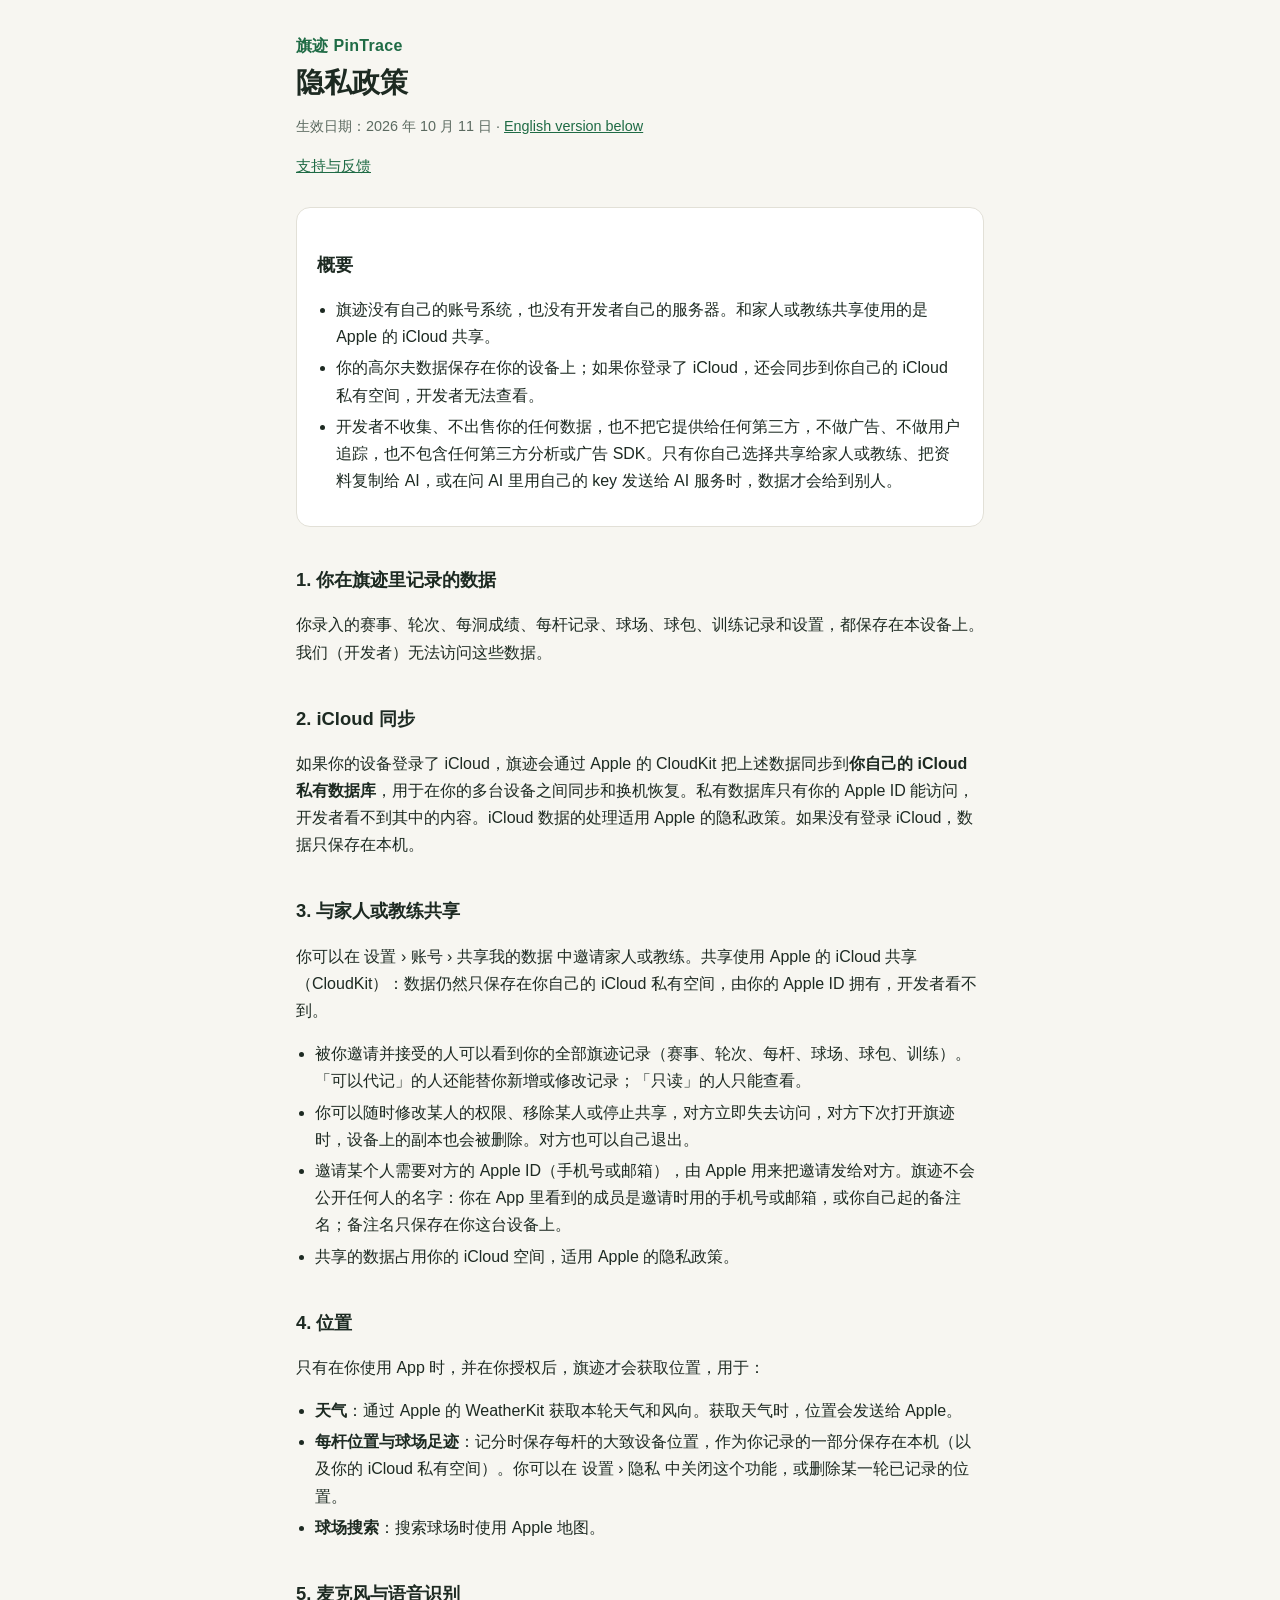
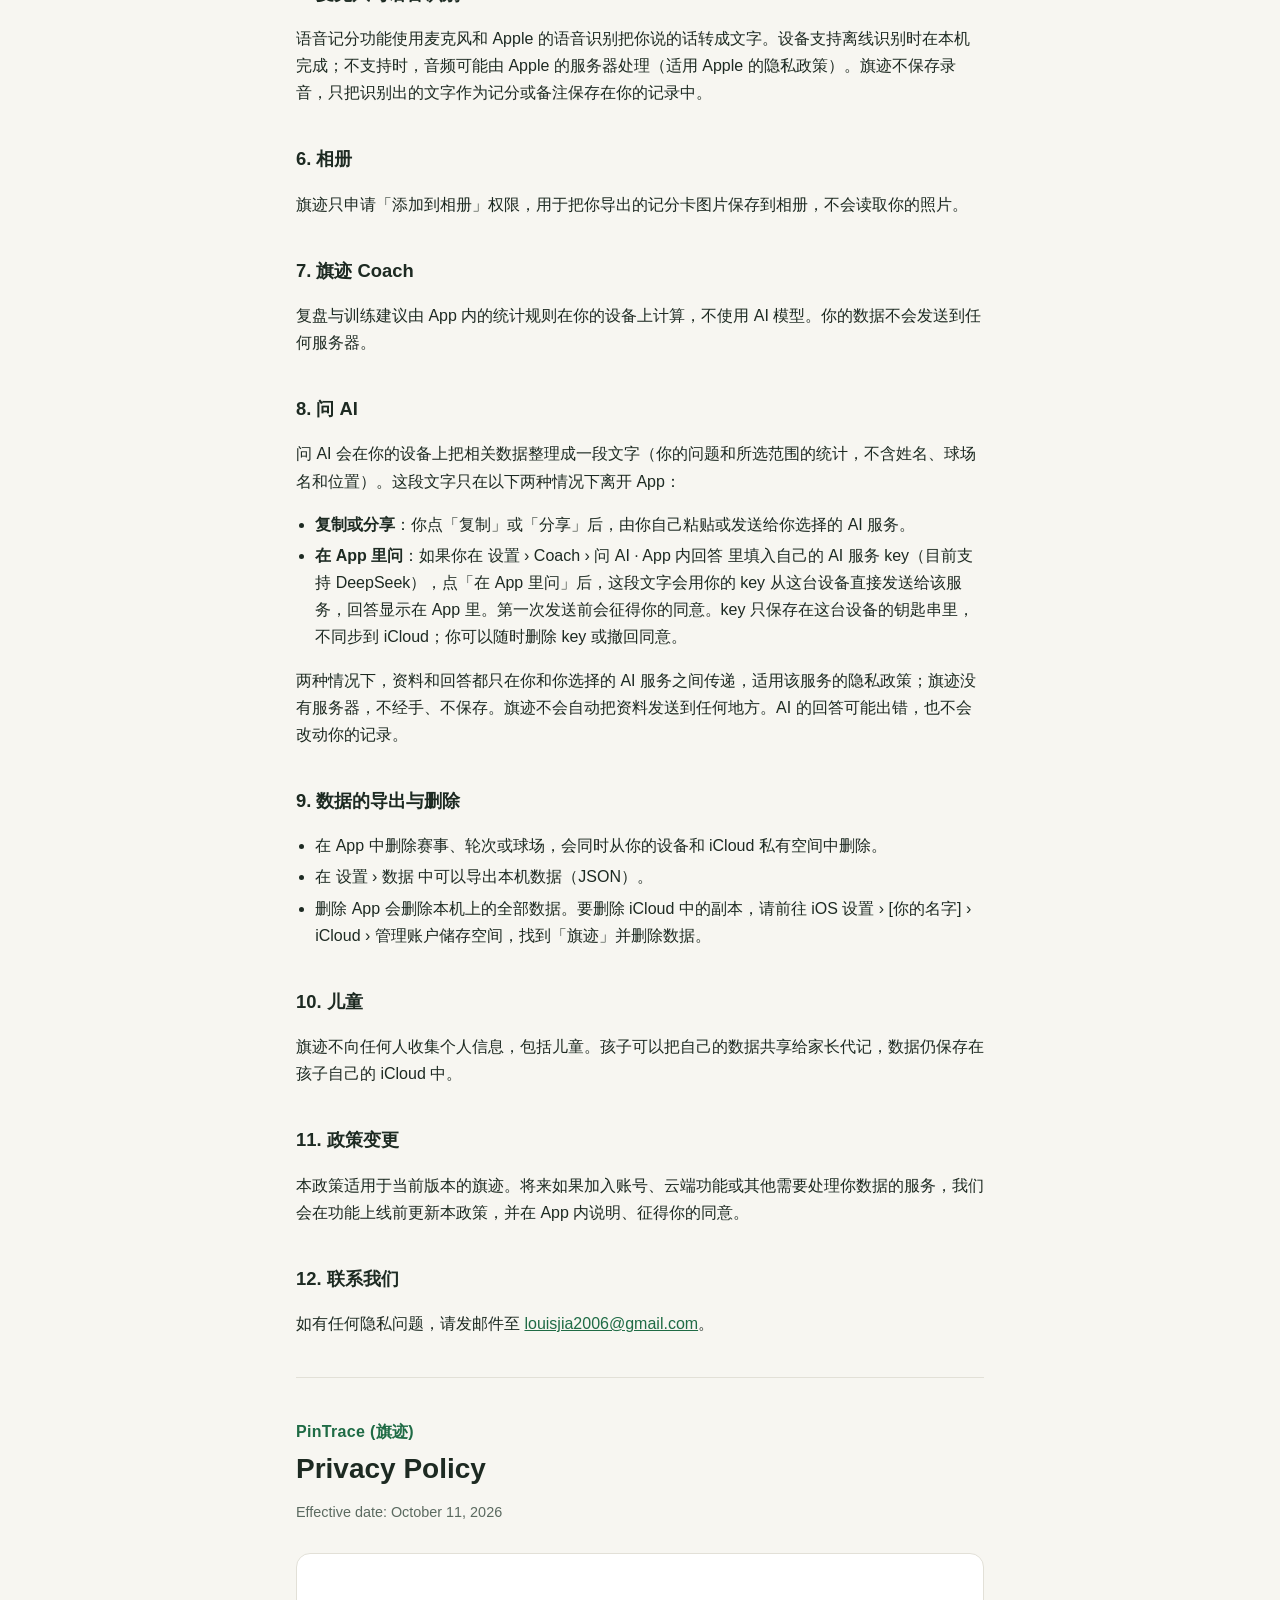
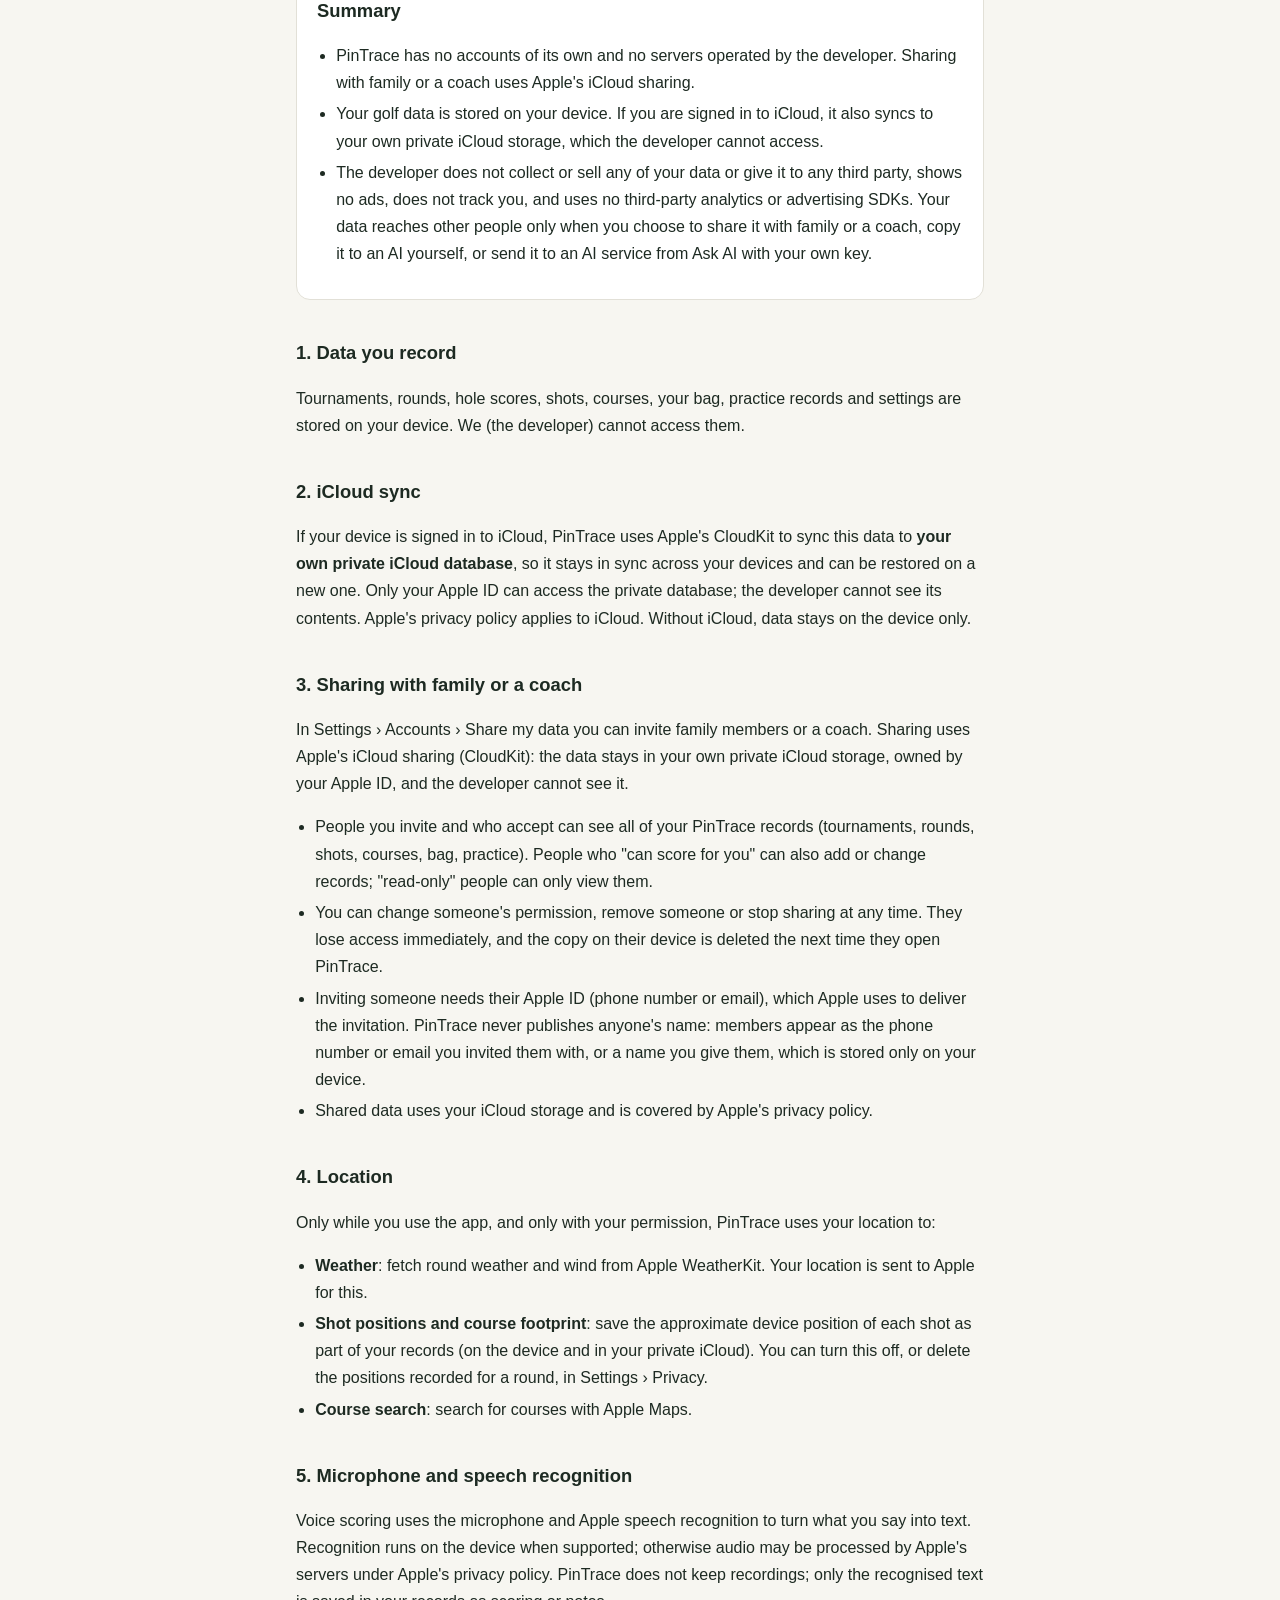
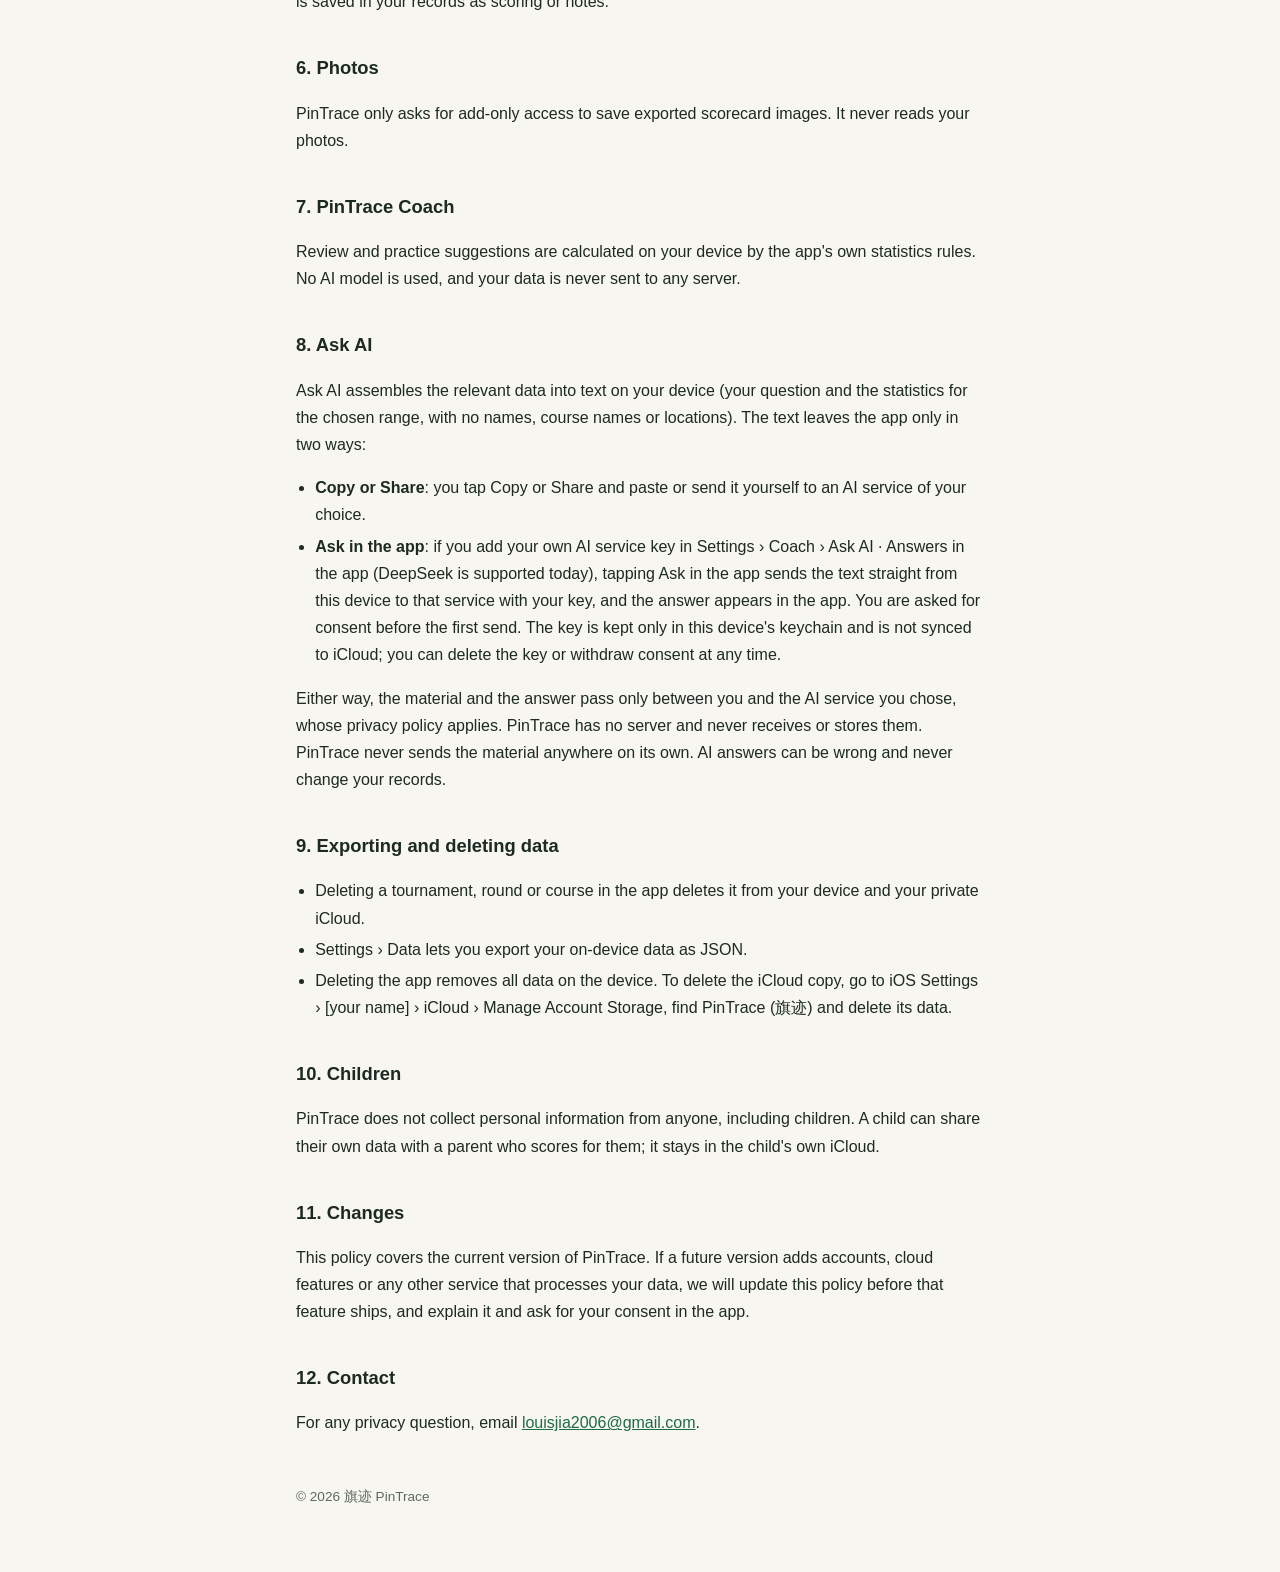
==== privacy.html @ 1fb31eda "Privacy policy: sharing with family or a coach For the version that turns on shared accounts; builds" ====
<!doctype html>
<html lang="zh-Hans">
<head>
<meta charset="utf-8">
<meta name="viewport" content="width=device-width, initial-scale=1">
<title>旗迹隐私政策</title>
<meta name="description" content="旗迹 PinTrace 隐私政策 / Privacy Policy">
<link rel="stylesheet" href="style.css">
</head>
<body>
<main>
<header>
  <div class="brand">旗迹 PinTrace</div>
  <h1>隐私政策</h1>
  <p class="muted">生效日期：2026 年 10 月 11 日 · <a href="#en">English version below</a></p>
  <nav><a href="./">支持与反馈</a></nav>
</header>

<div class="card">
  <h2>概要</h2>
  <ul>
    <li>旗迹没有自己的账号系统，也没有开发者自己的服务器。和家人或教练共享使用的是 Apple 的 iCloud 共享。</li>
    <li>你的高尔夫数据保存在你的设备上；如果你登录了 iCloud，还会同步到你自己的 iCloud 私有空间，开发者无法查看。</li>
    <li>开发者不收集、不出售你的任何数据，也不把它提供给任何第三方，不做广告、不做用户追踪，也不包含任何第三方分析或广告 SDK。只有你自己选择共享给家人或教练、把资料复制给 AI，或在问 AI 里用自己的 key 发送给 AI 服务时，数据才会给到别人。</li>
  </ul>
</div>

<h2>1. 你在旗迹里记录的数据</h2>
<p>你录入的赛事、轮次、每洞成绩、每杆记录、球场、球包、训练记录和设置，都保存在本设备上。我们（开发者）无法访问这些数据。</p>

<h2>2. iCloud 同步</h2>
<p>如果你的设备登录了 iCloud，旗迹会通过 Apple 的 CloudKit 把上述数据同步到<strong>你自己的 iCloud 私有数据库</strong>，用于在你的多台设备之间同步和换机恢复。私有数据库只有你的 Apple ID 能访问，开发者看不到其中的内容。iCloud 数据的处理适用 Apple 的隐私政策。如果没有登录 iCloud，数据只保存在本机。</p>

<h2>3. 与家人或教练共享</h2>
<p>你可以在 设置 › 账号 › 共享我的数据 中邀请家人或教练。共享使用 Apple 的 iCloud 共享（CloudKit）：数据仍然只保存在你自己的 iCloud 私有空间，由你的 Apple ID 拥有，开发者看不到。</p>
<ul>
  <li>被你邀请并接受的人可以看到你的全部旗迹记录（赛事、轮次、每杆、球场、球包、训练）。「可以代记」的人还能替你新增或修改记录；「只读」的人只能查看。</li>
  <li>你可以随时修改某人的权限、移除某人或停止共享，对方立即失去访问，对方下次打开旗迹时，设备上的副本也会被删除。对方也可以自己退出。</li>
  <li>邀请某个人需要对方的 Apple ID（手机号或邮箱），由 Apple 用来把邀请发给对方。旗迹不会公开任何人的名字：你在 App 里看到的成员是邀请时用的手机号或邮箱，或你自己起的备注名；备注名只保存在你这台设备上。</li>
  <li>共享的数据占用你的 iCloud 空间，适用 Apple 的隐私政策。</li>
</ul>

<h2>4. 位置</h2>
<p>只有在你使用 App 时，并在你授权后，旗迹才会获取位置，用于：</p>
<ul>
  <li><strong>天气</strong>：通过 Apple 的 WeatherKit 获取本轮天气和风向。获取天气时，位置会发送给 Apple。</li>
  <li><strong>每杆位置与球场足迹</strong>：记分时保存每杆的大致设备位置，作为你记录的一部分保存在本机（以及你的 iCloud 私有空间）。你可以在 设置 › 隐私 中关闭这个功能，或删除某一轮已记录的位置。</li>
  <li><strong>球场搜索</strong>：搜索球场时使用 Apple 地图。</li>
</ul>

<h2>5. 麦克风与语音识别</h2>
<p>语音记分功能使用麦克风和 Apple 的语音识别把你说的话转成文字。设备支持离线识别时在本机完成；不支持时，音频可能由 Apple 的服务器处理（适用 Apple 的隐私政策）。旗迹不保存录音，只把识别出的文字作为记分或备注保存在你的记录中。</p>

<h2>6. 相册</h2>
<p>旗迹只申请「添加到相册」权限，用于把你导出的记分卡图片保存到相册，不会读取你的照片。</p>

<h2>7. 旗迹 Coach</h2>
<p>复盘与训练建议由 App 内的统计规则在你的设备上计算，不使用 AI 模型。你的数据不会发送到任何服务器。</p>

<h2>8. 问 AI</h2>
<p>问 AI 会在你的设备上把相关数据整理成一段文字（你的问题和所选范围的统计，不含姓名、球场名和位置）。这段文字只在以下两种情况下离开 App：</p>
<ul>
  <li><strong>复制或分享</strong>：你点「复制」或「分享」后，由你自己粘贴或发送给你选择的 AI 服务。</li>
  <li><strong>在 App 里问</strong>：如果你在 设置 › Coach › 问 AI · App 内回答 里填入自己的 AI 服务 key（目前支持 DeepSeek），点「在 App 里问」后，这段文字会用你的 key 从这台设备直接发送给该服务，回答显示在 App 里。第一次发送前会征得你的同意。key 只保存在这台设备的钥匙串里，不同步到 iCloud；你可以随时删除 key 或撤回同意。</li>
</ul>
<p>两种情况下，资料和回答都只在你和你选择的 AI 服务之间传递，适用该服务的隐私政策；旗迹没有服务器，不经手、不保存。旗迹不会自动把资料发送到任何地方。AI 的回答可能出错，也不会改动你的记录。</p>

<h2>9. 数据的导出与删除</h2>
<ul>
  <li>在 App 中删除赛事、轮次或球场，会同时从你的设备和 iCloud 私有空间中删除。</li>
  <li>在 设置 › 数据 中可以导出本机数据（JSON）。</li>
  <li>删除 App 会删除本机上的全部数据。要删除 iCloud 中的副本，请前往 iOS 设置 › [你的名字] › iCloud › 管理账户储存空间，找到「旗迹」并删除数据。</li>
</ul>

<h2>10. 儿童</h2>
<p>旗迹不向任何人收集个人信息，包括儿童。孩子可以把自己的数据共享给家长代记，数据仍保存在孩子自己的 iCloud 中。</p>

<h2>11. 政策变更</h2>
<p>本政策适用于当前版本的旗迹。将来如果加入账号、云端功能或其他需要处理你数据的服务，我们会在功能上线前更新本政策，并在 App 内说明、征得你的同意。</p>

<h2>12. 联系我们</h2>
<p>如有任何隐私问题，请发邮件至 <a href="mailto:louisjia2006@gmail.com">louisjia2006@gmail.com</a>。</p>

<hr id="en">

<header>
  <div class="brand">PinTrace (旗迹)</div>
  <h1>Privacy Policy</h1>
  <p class="muted">Effective date: October 11, 2026</p>
</header>

<div class="card">
  <h2>Summary</h2>
  <ul>
    <li>PinTrace has no accounts of its own and no servers operated by the developer. Sharing with family or a coach uses Apple's iCloud sharing.</li>
    <li>Your golf data is stored on your device. If you are signed in to iCloud, it also syncs to your own private iCloud storage, which the developer cannot access.</li>
    <li>The developer does not collect or sell any of your data or give it to any third party, shows no ads, does not track you, and uses no third-party analytics or advertising SDKs. Your data reaches other people only when you choose to share it with family or a coach, copy it to an AI yourself, or send it to an AI service from Ask AI with your own key.</li>
  </ul>
</div>

<h2>1. Data you record</h2>
<p>Tournaments, rounds, hole scores, shots, courses, your bag, practice records and settings are stored on your device. We (the developer) cannot access them.</p>

<h2>2. iCloud sync</h2>
<p>If your device is signed in to iCloud, PinTrace uses Apple's CloudKit to sync this data to <strong>your own private iCloud database</strong>, so it stays in sync across your devices and can be restored on a new one. Only your Apple ID can access the private database; the developer cannot see its contents. Apple's privacy policy applies to iCloud. Without iCloud, data stays on the device only.</p>

<h2>3. Sharing with family or a coach</h2>
<p>In Settings › Accounts › Share my data you can invite family members or a coach. Sharing uses Apple's iCloud sharing (CloudKit): the data stays in your own private iCloud storage, owned by your Apple ID, and the developer cannot see it.</p>
<ul>
  <li>People you invite and who accept can see all of your PinTrace records (tournaments, rounds, shots, courses, bag, practice). People who "can score for you" can also add or change records; "read-only" people can only view them.</li>
  <li>You can change someone's permission, remove someone or stop sharing at any time. They lose access immediately, and the copy on their device is deleted the next time they open PinTrace.</li>
  <li>Inviting someone needs their Apple ID (phone number or email), which Apple uses to deliver the invitation. PinTrace never publishes anyone's name: members appear as the phone number or email you invited them with, or a name you give them, which is stored only on your device.</li>
  <li>Shared data uses your iCloud storage and is covered by Apple's privacy policy.</li>
</ul>

<h2>4. Location</h2>
<p>Only while you use the app, and only with your permission, PinTrace uses your location to:</p>
<ul>
  <li><strong>Weather</strong>: fetch round weather and wind from Apple WeatherKit. Your location is sent to Apple for this.</li>
  <li><strong>Shot positions and course footprint</strong>: save the approximate device position of each shot as part of your records (on the device and in your private iCloud). You can turn this off, or delete the positions recorded for a round, in Settings › Privacy.</li>
  <li><strong>Course search</strong>: search for courses with Apple Maps.</li>
</ul>

<h2>5. Microphone and speech recognition</h2>
<p>Voice scoring uses the microphone and Apple speech recognition to turn what you say into text. Recognition runs on the device when supported; otherwise audio may be processed by Apple's servers under Apple's privacy policy. PinTrace does not keep recordings; only the recognised text is saved in your records as scoring or notes.</p>

<h2>6. Photos</h2>
<p>PinTrace only asks for add-only access to save exported scorecard images. It never reads your photos.</p>

<h2>7. PinTrace Coach</h2>
<p>Review and practice suggestions are calculated on your device by the app's own statistics rules. No AI model is used, and your data is never sent to any server.</p>

<h2>8. Ask AI</h2>
<p>Ask AI assembles the relevant data into text on your device (your question and the statistics for the chosen range, with no names, course names or locations). The text leaves the app only in two ways:</p>
<ul>
  <li><strong>Copy or Share</strong>: you tap Copy or Share and paste or send it yourself to an AI service of your choice.</li>
  <li><strong>Ask in the app</strong>: if you add your own AI service key in Settings › Coach › Ask AI · Answers in the app (DeepSeek is supported today), tapping Ask in the app sends the text straight from this device to that service with your key, and the answer appears in the app. You are asked for consent before the first send. The key is kept only in this device's keychain and is not synced to iCloud; you can delete the key or withdraw consent at any time.</li>
</ul>
<p>Either way, the material and the answer pass only between you and the AI service you chose, whose privacy policy applies. PinTrace has no server and never receives or stores them. PinTrace never sends the material anywhere on its own. AI answers can be wrong and never change your records.</p>

<h2>9. Exporting and deleting data</h2>
<ul>
  <li>Deleting a tournament, round or course in the app deletes it from your device and your private iCloud.</li>
  <li>Settings › Data lets you export your on-device data as JSON.</li>
  <li>Deleting the app removes all data on the device. To delete the iCloud copy, go to iOS Settings › [your name] › iCloud › Manage Account Storage, find PinTrace (旗迹) and delete its data.</li>
</ul>

<h2>10. Children</h2>
<p>PinTrace does not collect personal information from anyone, including children. A child can share their own data with a parent who scores for them; it stays in the child's own iCloud.</p>

<h2>11. Changes</h2>
<p>This policy covers the current version of PinTrace. If a future version adds accounts, cloud features or any other service that processes your data, we will update this policy before that feature ships, and explain it and ask for your consent in the app.</p>

<h2>12. Contact</h2>
<p>For any privacy question, email <a href="mailto:louisjia2006@gmail.com">louisjia2006@gmail.com</a>.</p>

<footer>© 2026 旗迹 PinTrace</footer>
</main>
</body>
</html>
---- style.css ----
:root {
  --bg: #f7f6f1;
  --surface: #ffffff;
  --text: #1d2a22;
  --muted: #5b6a60;
  --accent: #1f6b45;
  --rule: #e2e0d7;
}
@media (prefers-color-scheme: dark) {
  :root {
    --bg: #111613;
    --surface: #1a211c;
    --text: #e8ece8;
    --muted: #9aa89e;
    --accent: #6cc495;
    --rule: #2a332d;
  }
}
* { box-sizing: border-box; }
html { -webkit-text-size-adjust: 100%; }
body {
  margin: 0;
  background: var(--bg);
  color: var(--text);
  font: 16px/1.7 -apple-system, BlinkMacSystemFont, "PingFang SC", "Helvetica Neue", "Microsoft YaHei", sans-serif;
}
main { max-width: 720px; margin: 0 auto; padding: 32px 16px 64px; }
header { margin-bottom: 28px; }
.brand { color: var(--accent); font-weight: 800; letter-spacing: .02em; }
h1 { font-size: 1.75rem; line-height: 1.25; margin: .2em 0 .3em; }
h2 { font-size: 1.15rem; margin: 2em 0 .4em; }
h3 { font-size: 1rem; margin: 1.4em 0 .2em; }
p, li { color: var(--text); }
.muted { color: var(--muted); font-size: .9rem; }
ul { padding-left: 1.2em; }
li { margin: .25em 0; }
a { color: var(--accent); }
nav { display: flex; gap: 16px; flex-wrap: wrap; font-size: .95rem; }
.card {
  background: var(--surface);
  border: 1px solid var(--rule);
  border-radius: 14px;
  padding: 4px 20px 16px;
  margin: 20px 0;
}
hr { border: 0; border-top: 1px solid var(--rule); margin: 40px 0; }
footer { margin-top: 48px; color: var(--muted); font-size: .85rem; }
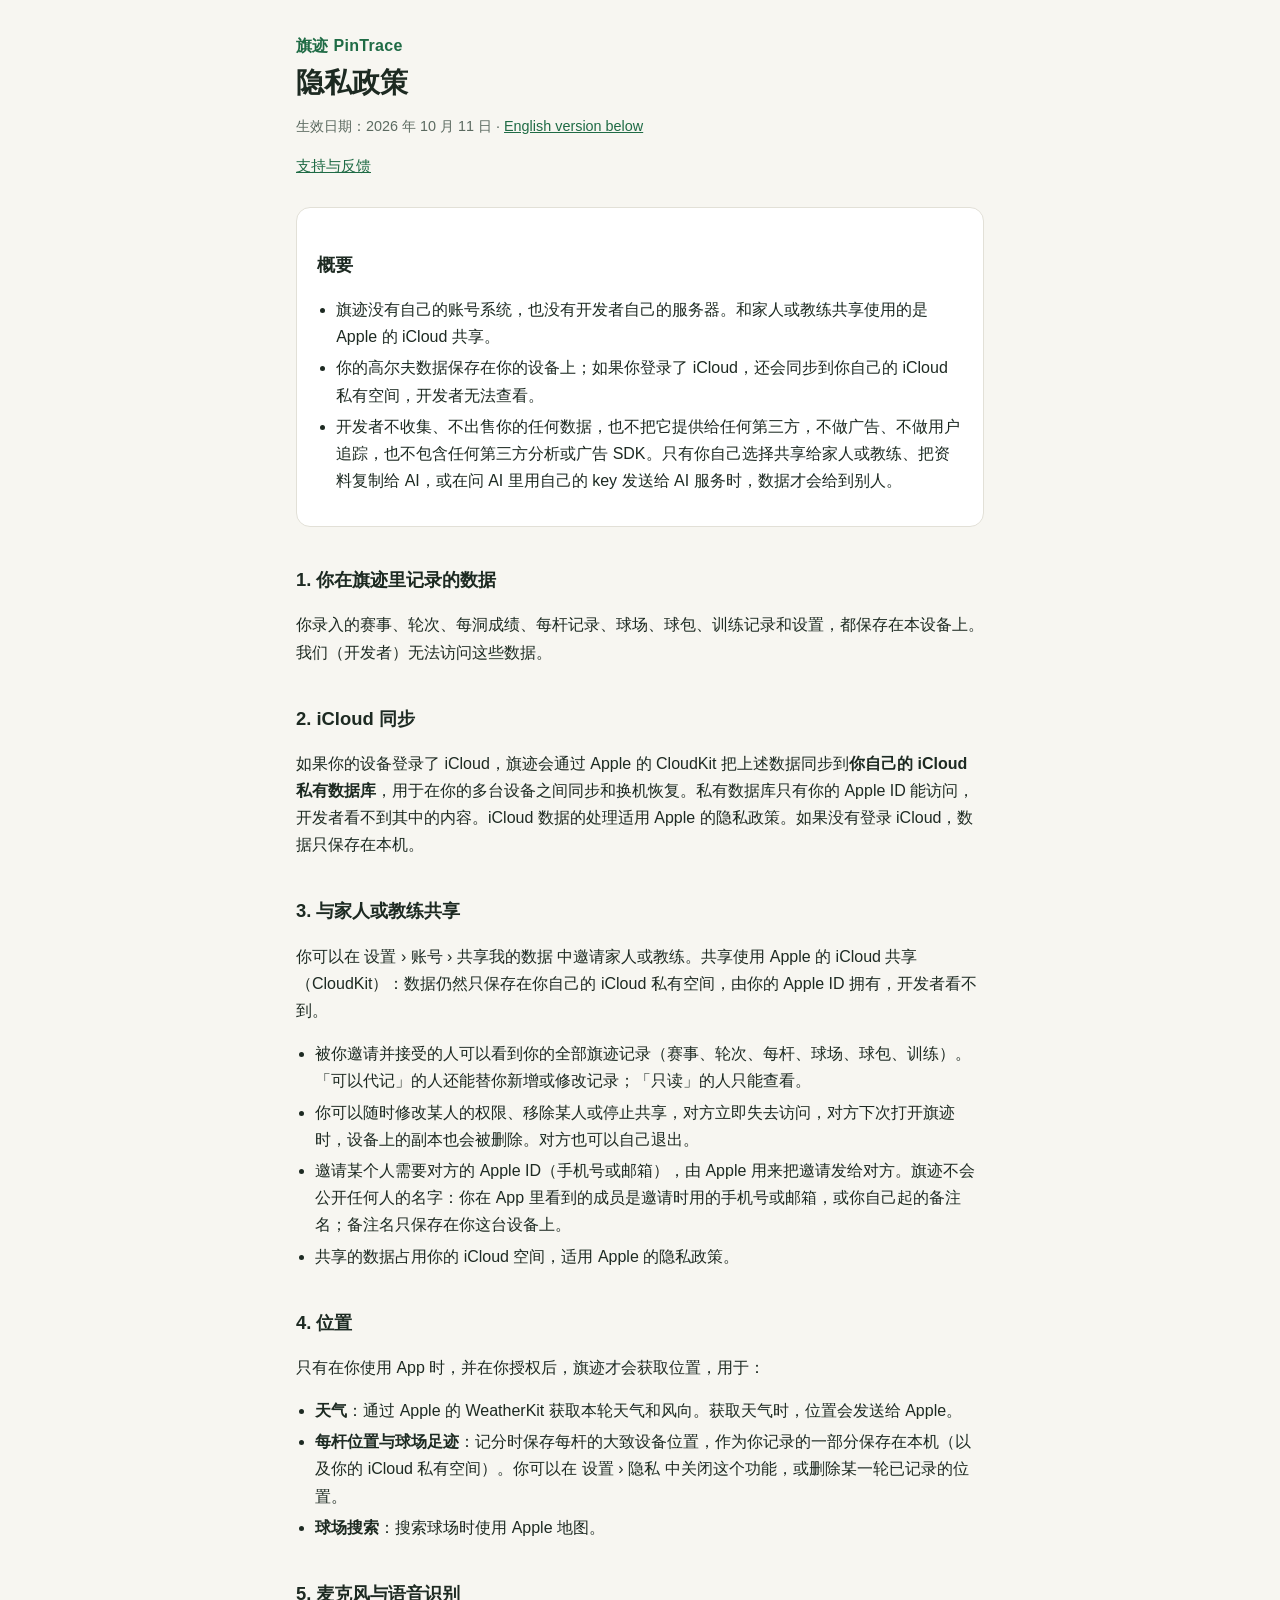
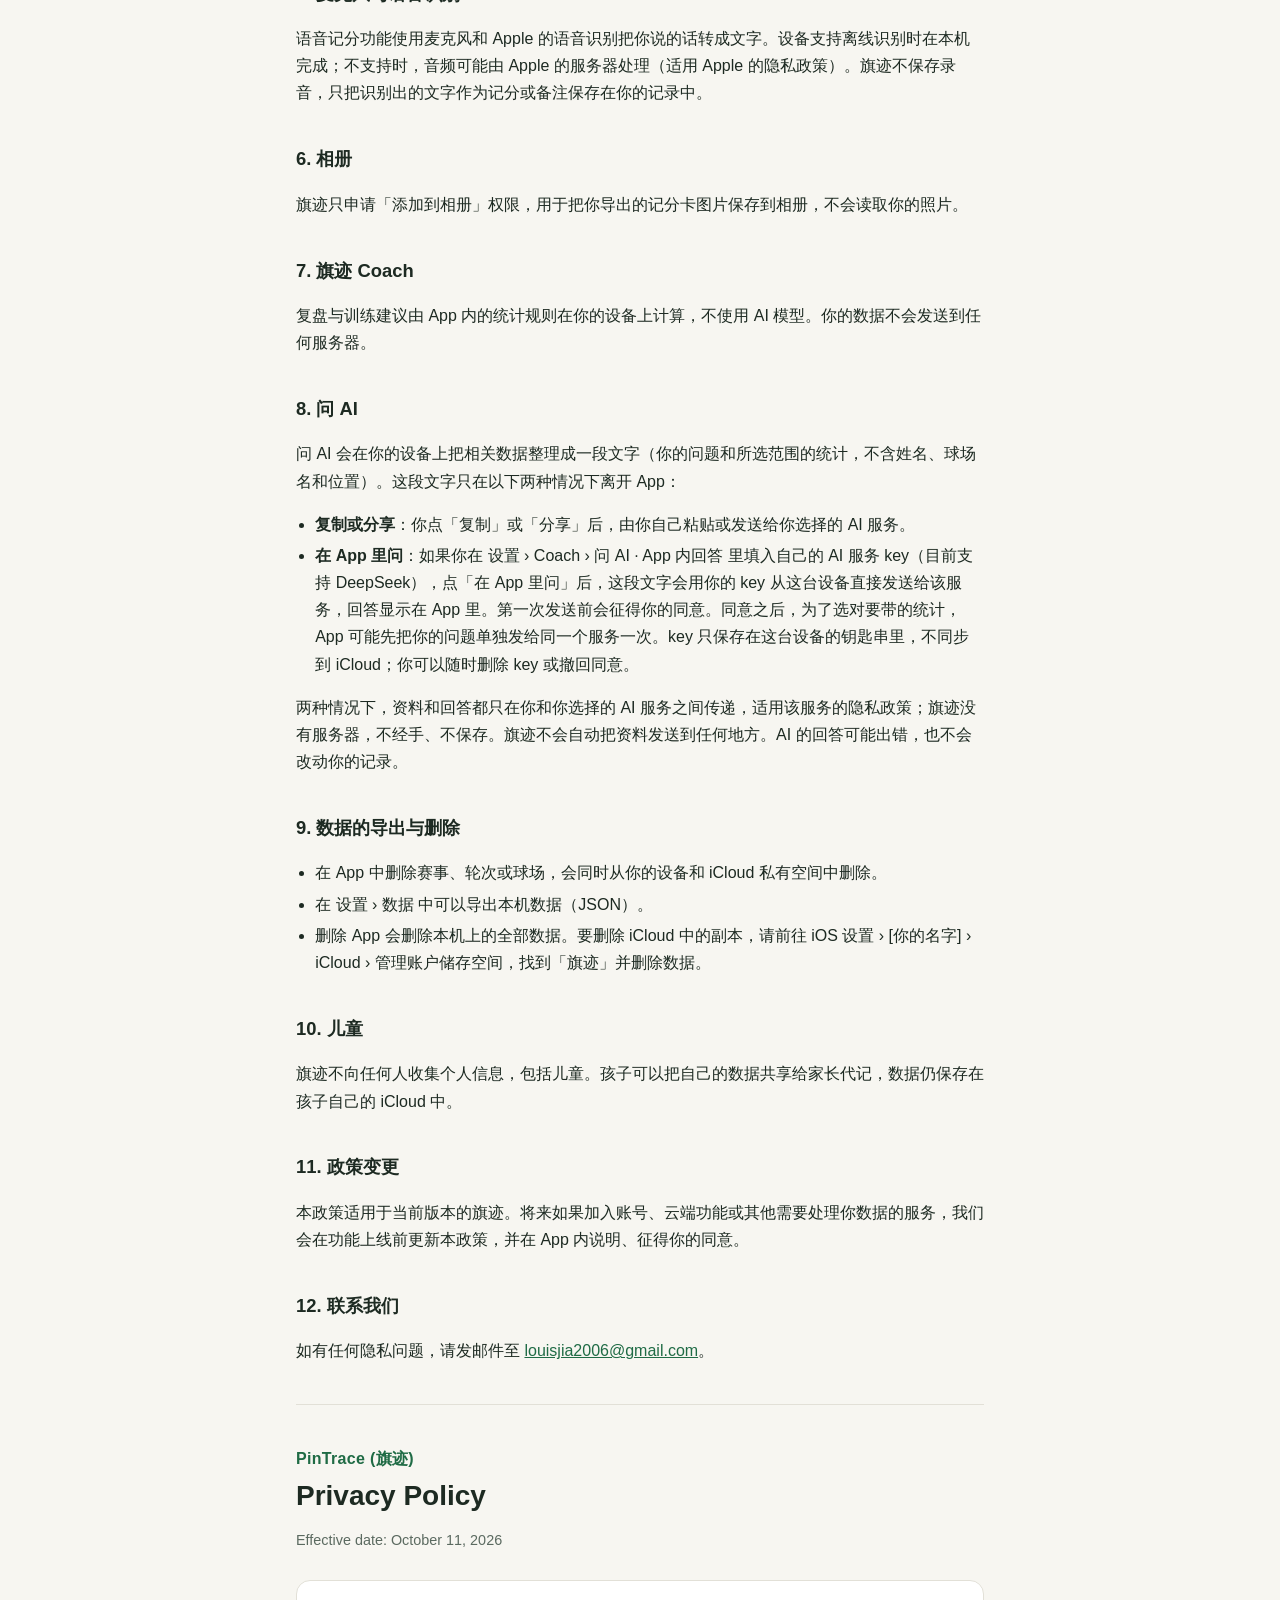
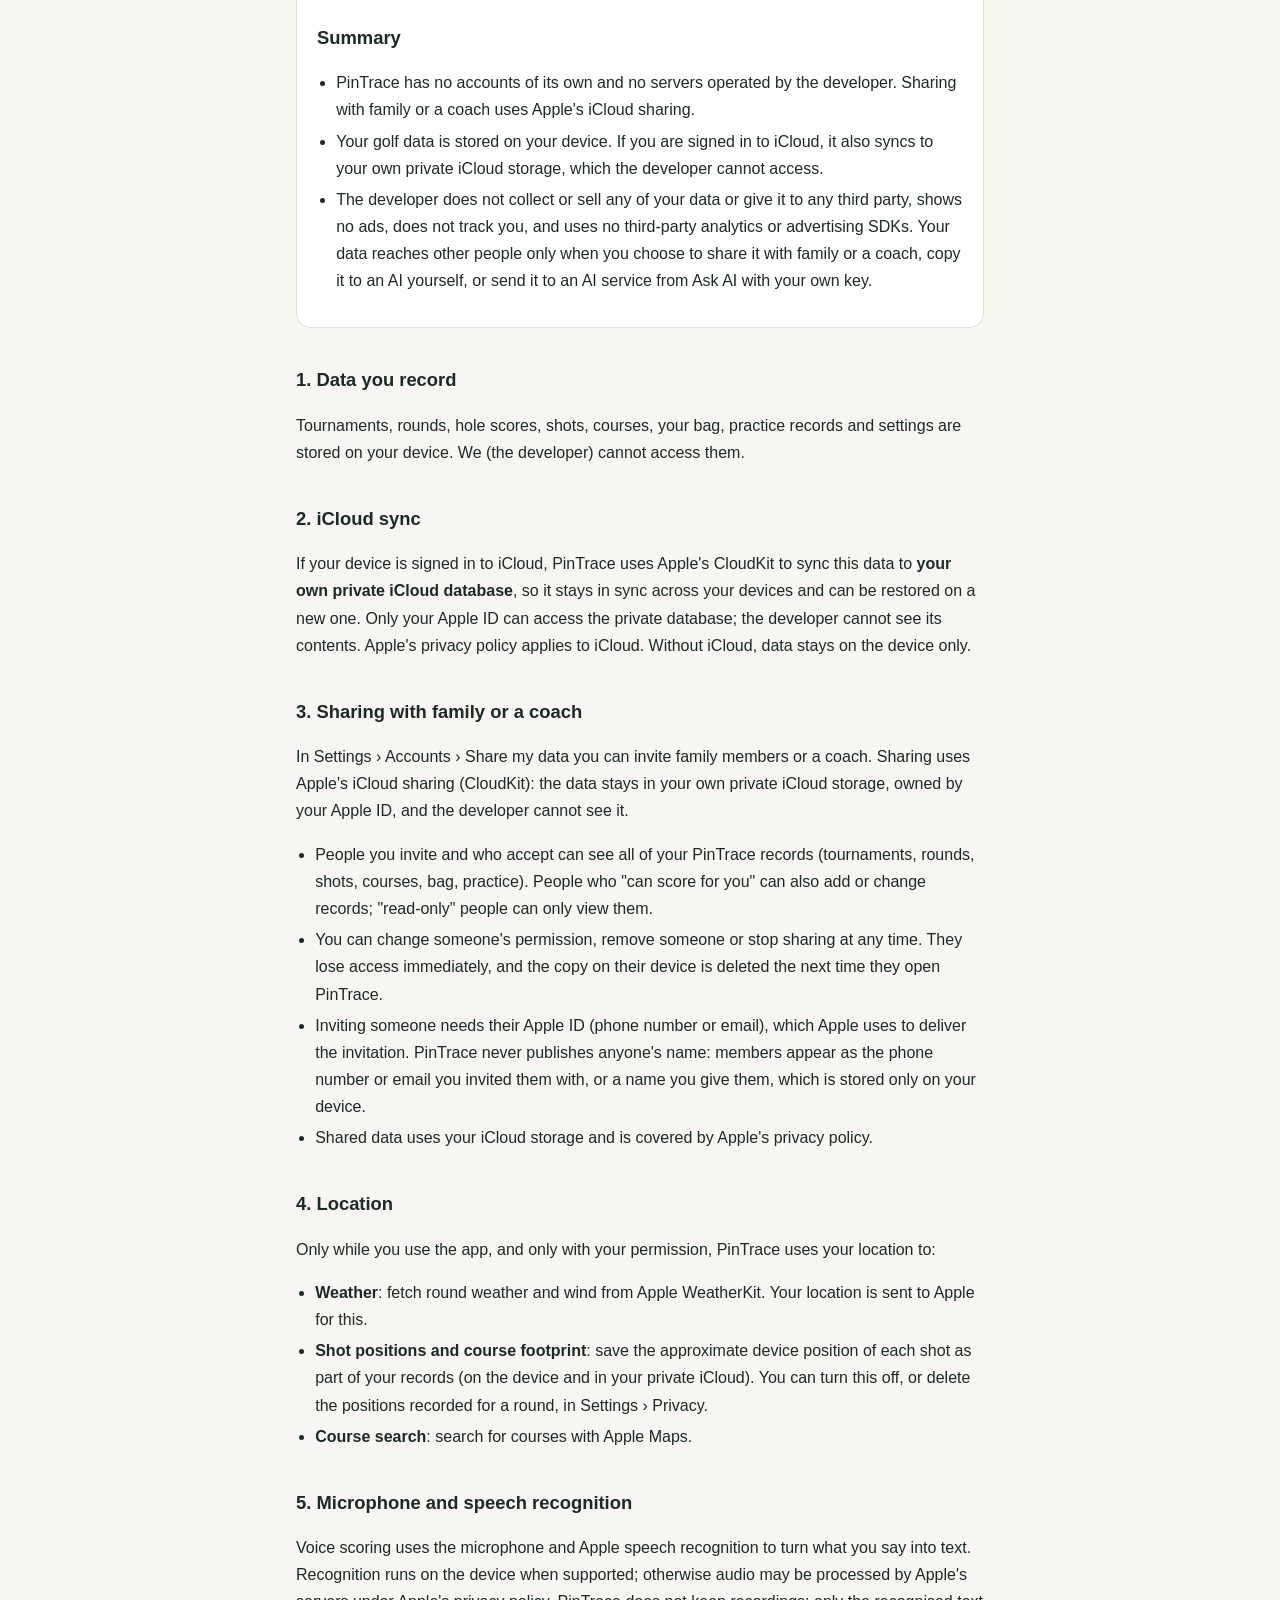
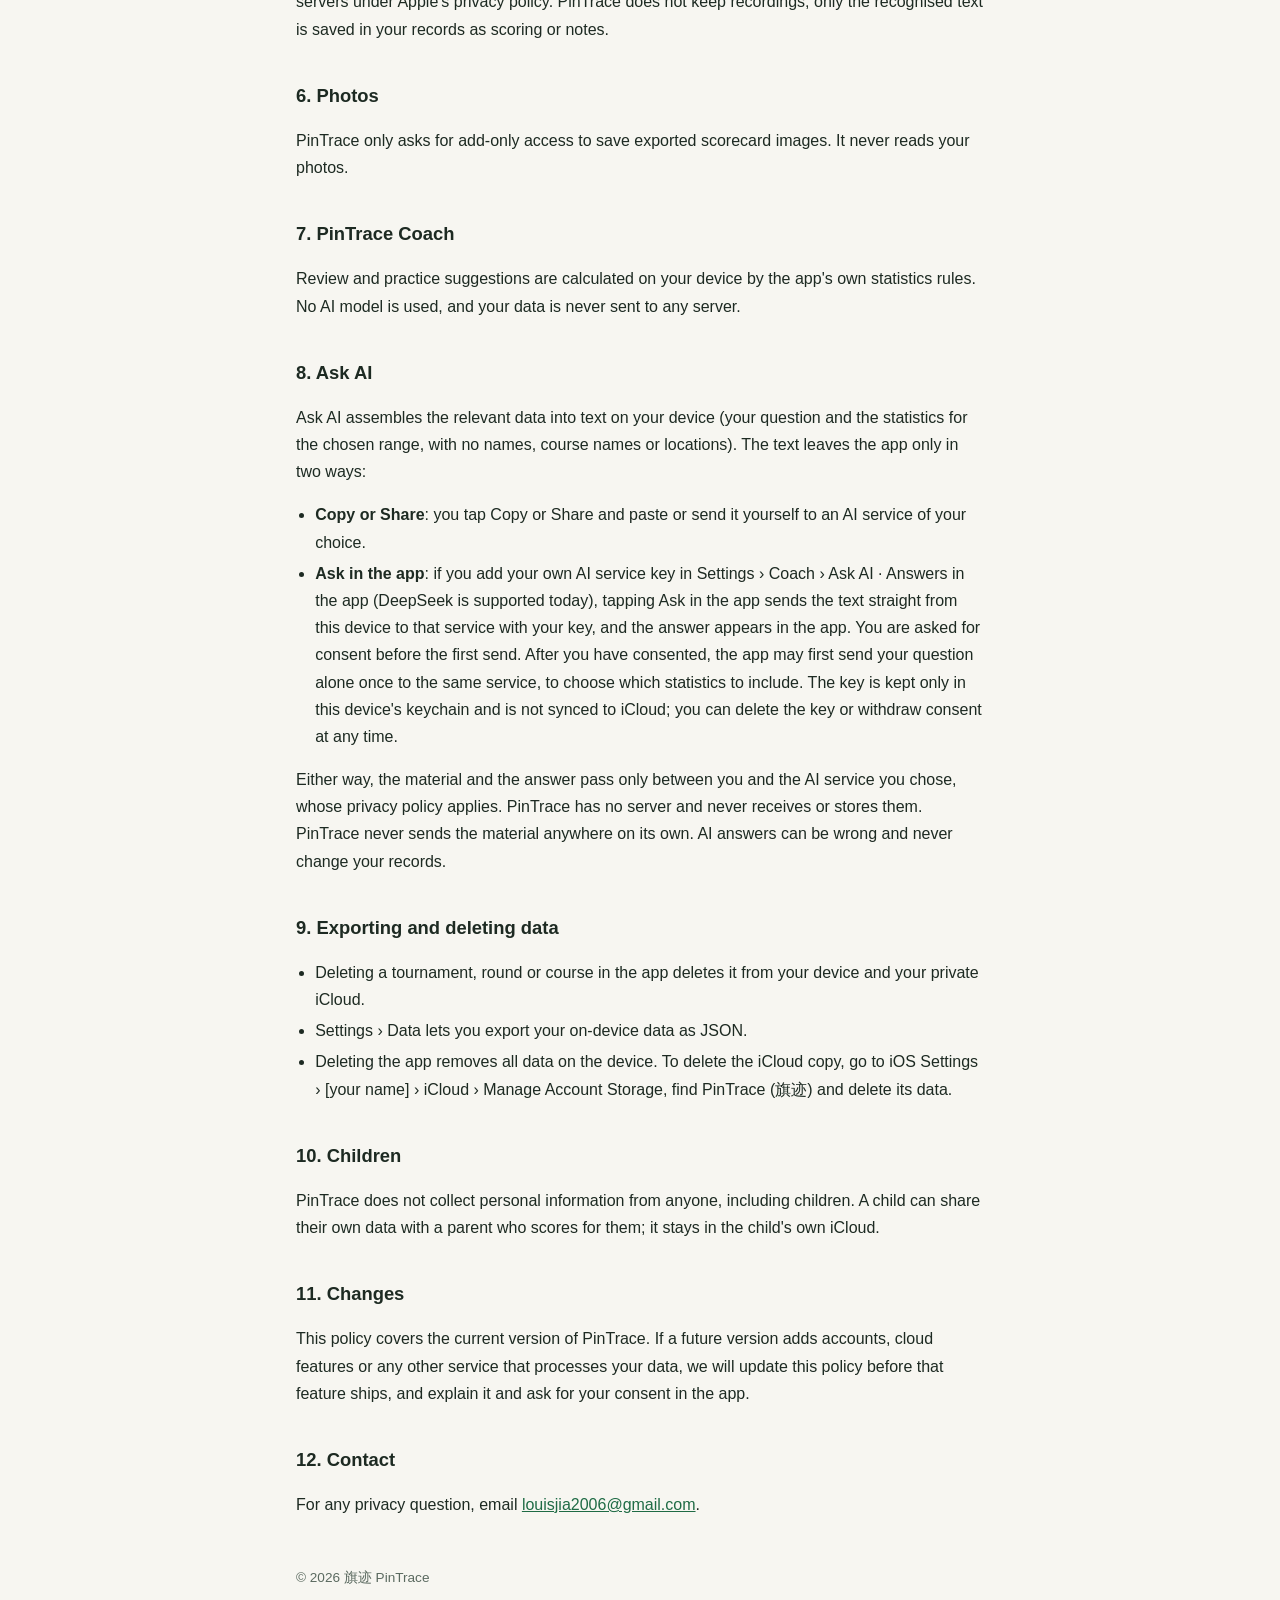
==== commit 1af0f1c7: "Privacy policy: the question may be sent once on its own to choose the statistics" ====
--- a/privacy.html
+++ b/privacy.html
@@ -61,7 +61,7 @@
 <p>问 AI 会在你的设备上把相关数据整理成一段文字（你的问题和所选范围的统计，不含姓名、球场名和位置）。这段文字只在以下两种情况下离开 App：</p>
 <ul>
   <li><strong>复制或分享</strong>：你点「复制」或「分享」后，由你自己粘贴或发送给你选择的 AI 服务。</li>
-  <li><strong>在 App 里问</strong>：如果你在 设置 › Coach › 问 AI · App 内回答 里填入自己的 AI 服务 key（目前支持 DeepSeek），点「在 App 里问」后，这段文字会用你的 key 从这台设备直接发送给该服务，回答显示在 App 里。第一次发送前会征得你的同意。key 只保存在这台设备的钥匙串里，不同步到 iCloud；你可以随时删除 key 或撤回同意。</li>
+  <li><strong>在 App 里问</strong>：如果你在 设置 › Coach › 问 AI · App 内回答 里填入自己的 AI 服务 key（目前支持 DeepSeek），点「在 App 里问」后，这段文字会用你的 key 从这台设备直接发送给该服务，回答显示在 App 里。第一次发送前会征得你的同意。同意之后，为了选对要带的统计，App 可能先把你的问题单独发给同一个服务一次。key 只保存在这台设备的钥匙串里，不同步到 iCloud；你可以随时删除 key 或撤回同意。</li>
 </ul>
 <p>两种情况下，资料和回答都只在你和你选择的 AI 服务之间传递，适用该服务的隐私政策；旗迹没有服务器，不经手、不保存。旗迹不会自动把资料发送到任何地方。AI 的回答可能出错，也不会改动你的记录。</p>
 
@@ -134,7 +134,7 @@
 <p>Ask AI assembles the relevant data into text on your device (your question and the statistics for the chosen range, with no names, course names or locations). The text leaves the app only in two ways:</p>
 <ul>
   <li><strong>Copy or Share</strong>: you tap Copy or Share and paste or send it yourself to an AI service of your choice.</li>
-  <li><strong>Ask in the app</strong>: if you add your own AI service key in Settings › Coach › Ask AI · Answers in the app (DeepSeek is supported today), tapping Ask in the app sends the text straight from this device to that service with your key, and the answer appears in the app. You are asked for consent before the first send. The key is kept only in this device's keychain and is not synced to iCloud; you can delete the key or withdraw consent at any time.</li>
+  <li><strong>Ask in the app</strong>: if you add your own AI service key in Settings › Coach › Ask AI · Answers in the app (DeepSeek is supported today), tapping Ask in the app sends the text straight from this device to that service with your key, and the answer appears in the app. You are asked for consent before the first send. After you have consented, the app may first send your question alone once to the same service, to choose which statistics to include. The key is kept only in this device's keychain and is not synced to iCloud; you can delete the key or withdraw consent at any time.</li>
 </ul>
 <p>Either way, the material and the answer pass only between you and the AI service you chose, whose privacy policy applies. PinTrace has no server and never receives or stores them. PinTrace never sends the material anywhere on its own. AI answers can be wrong and never change your records.</p>
 
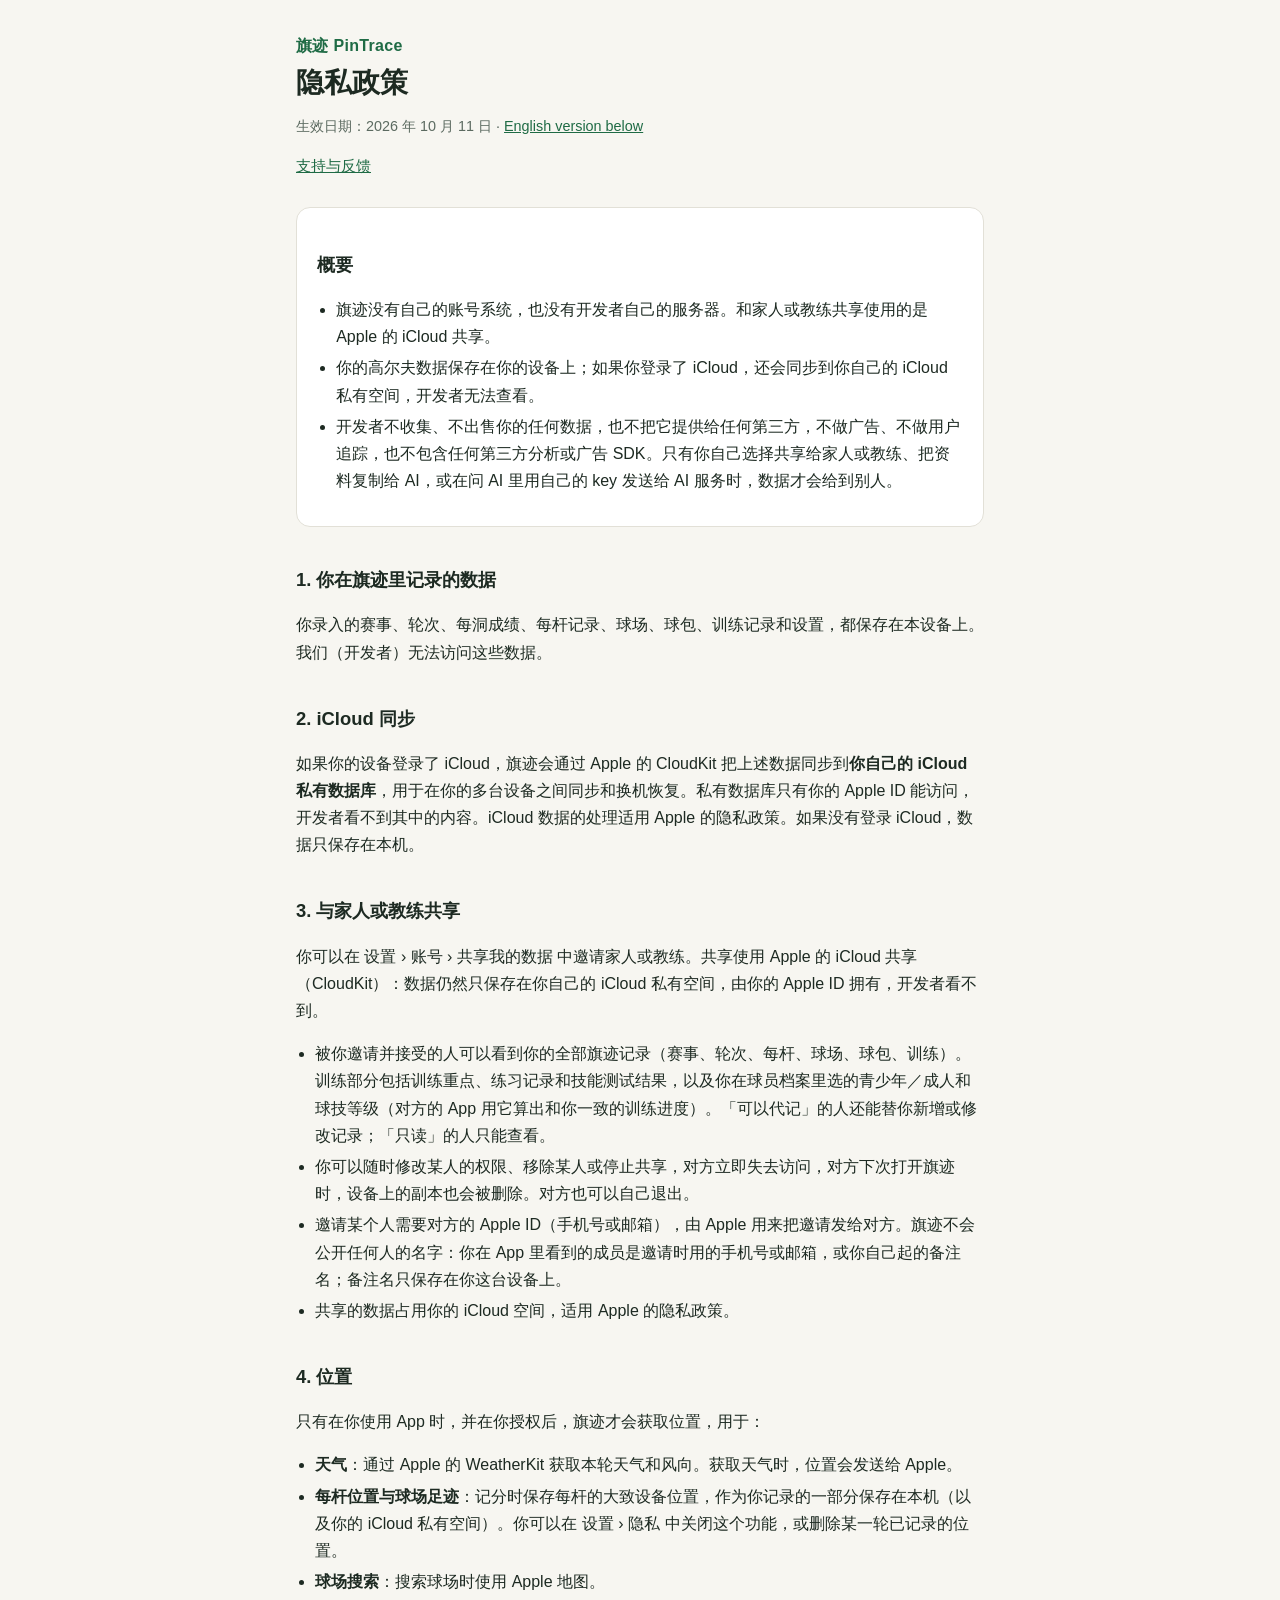
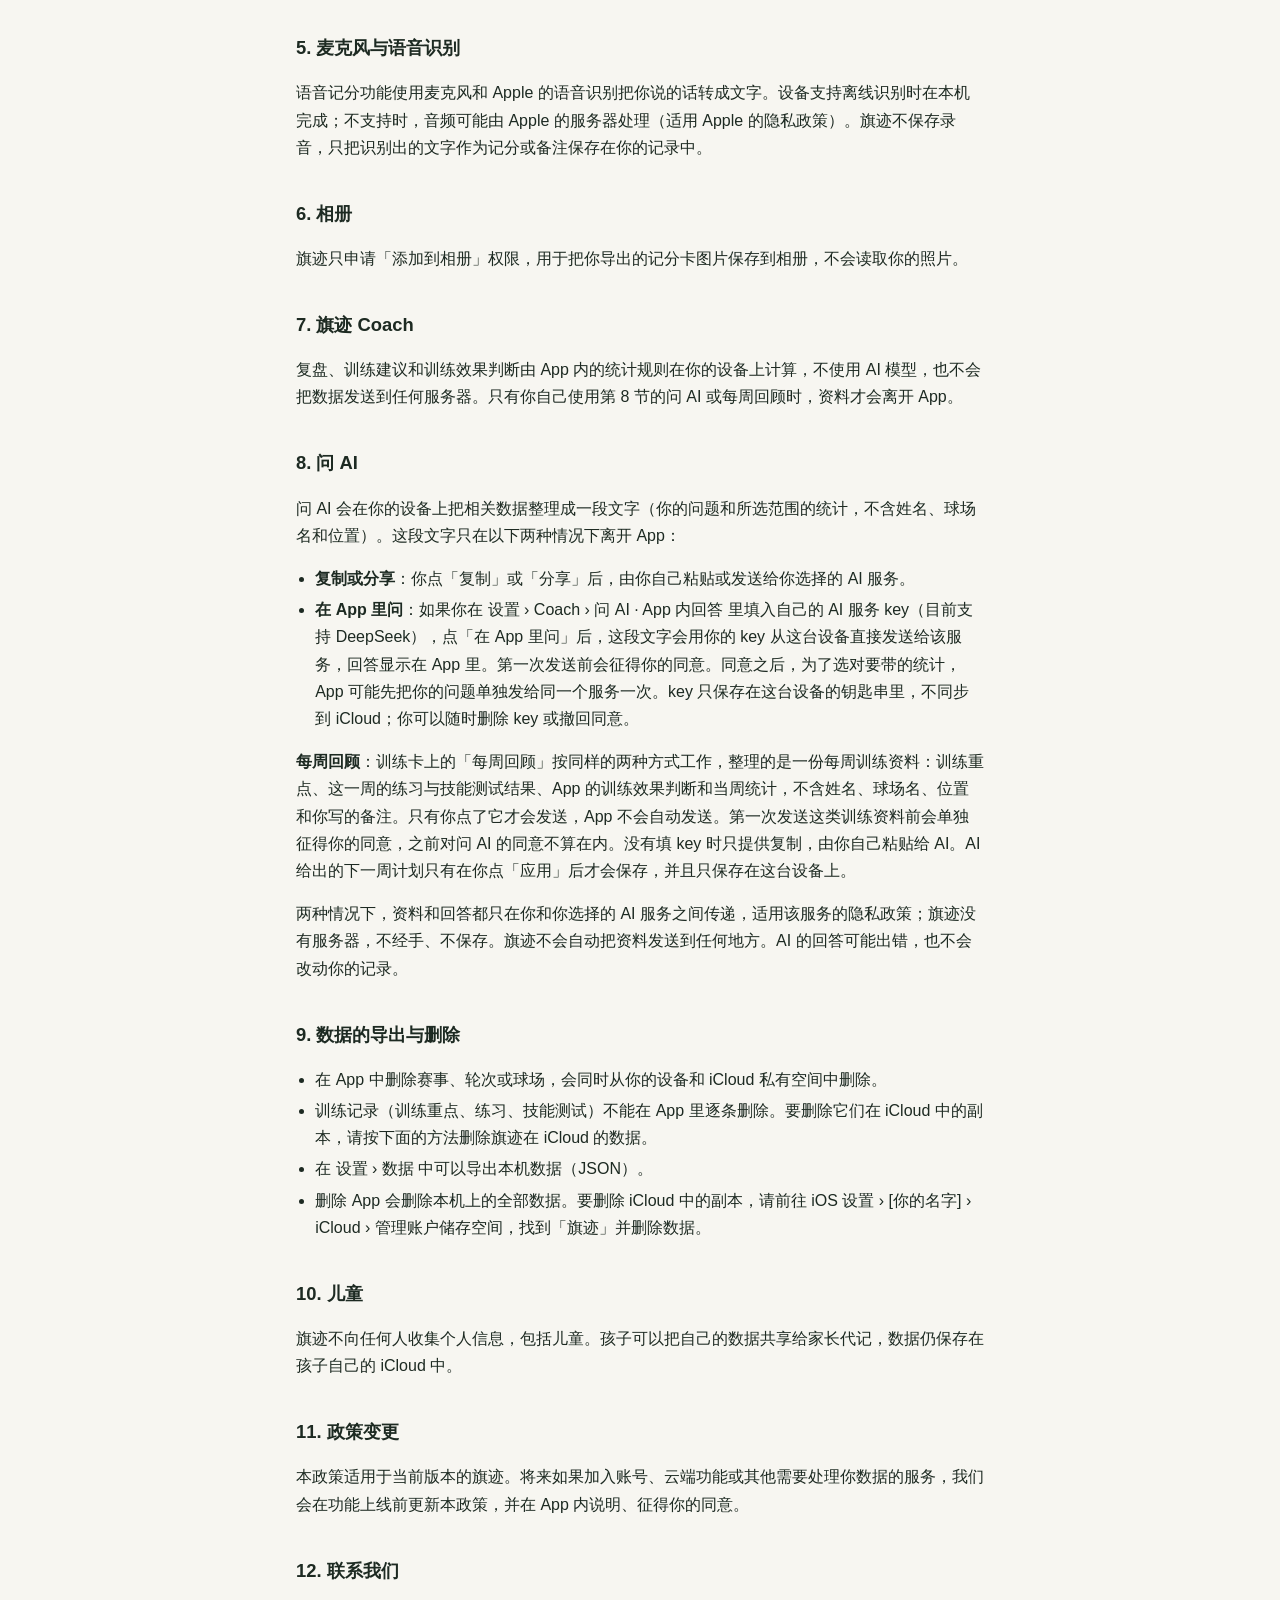
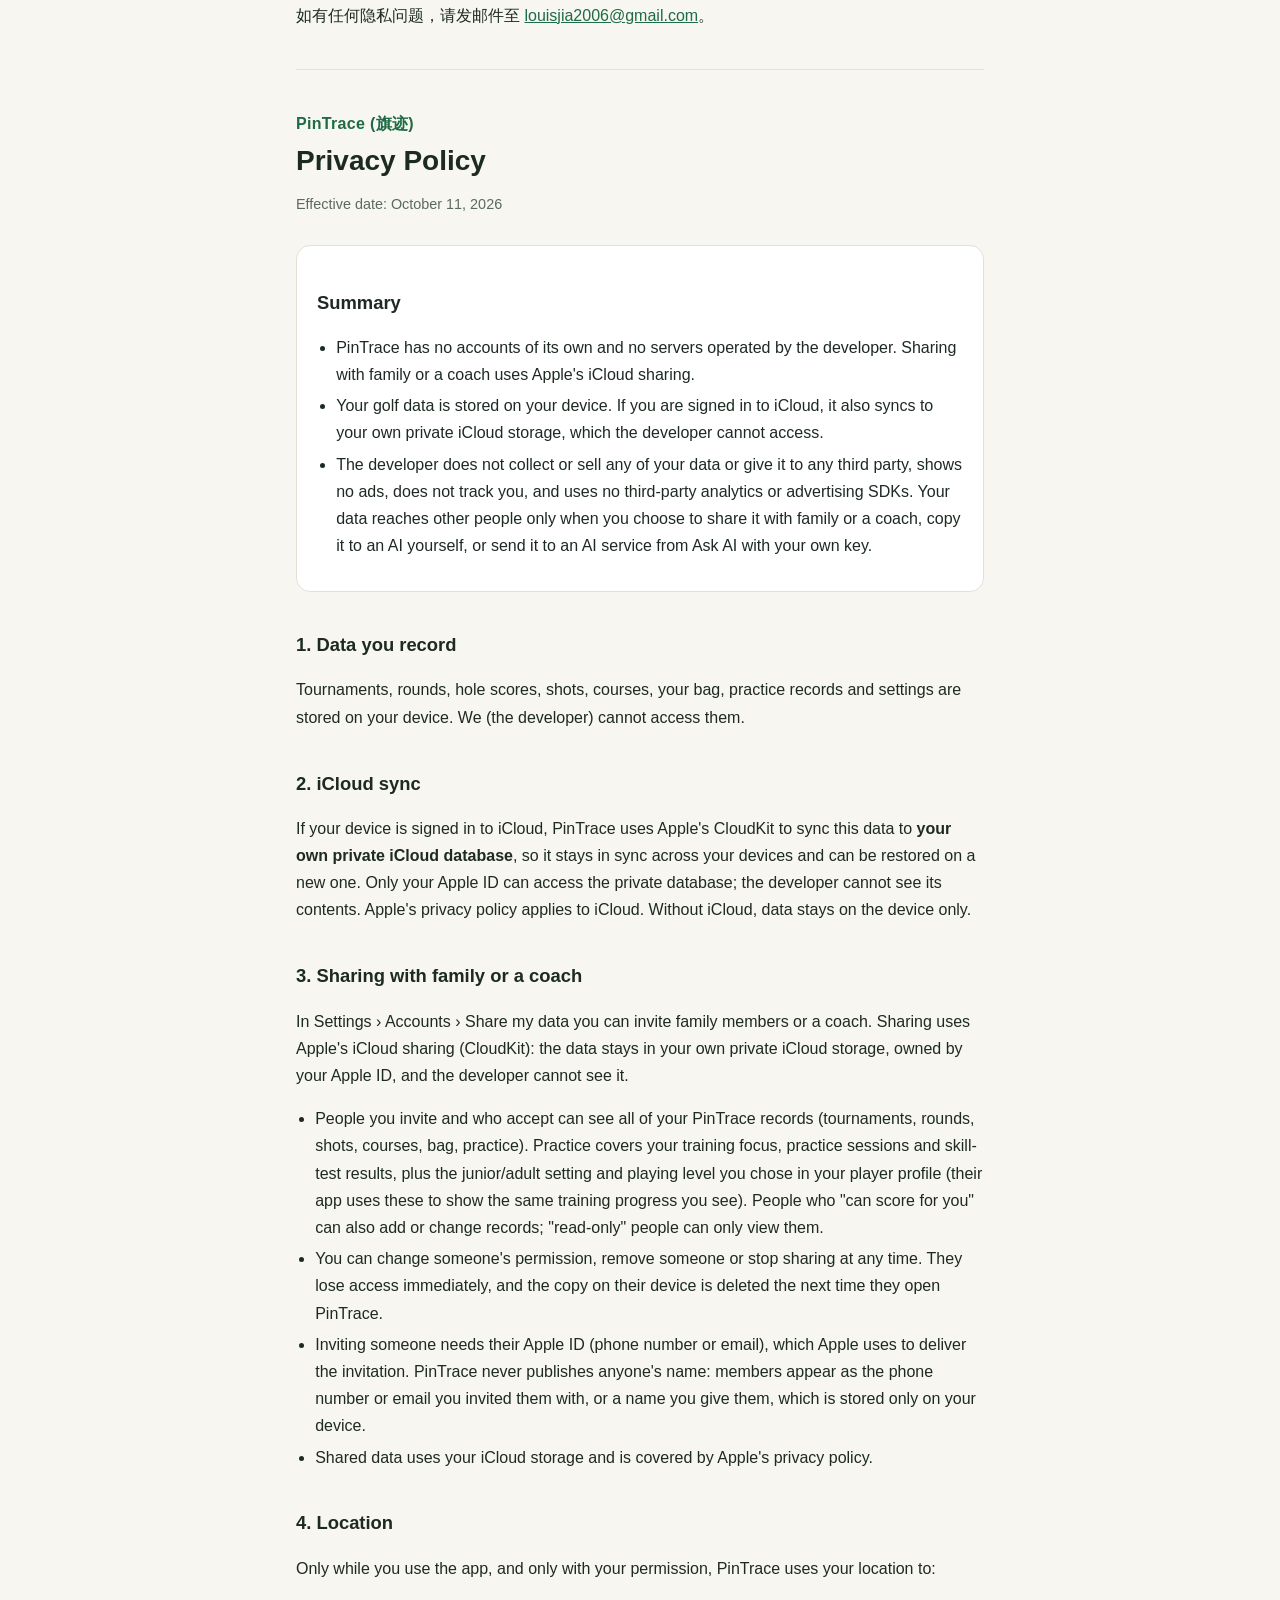
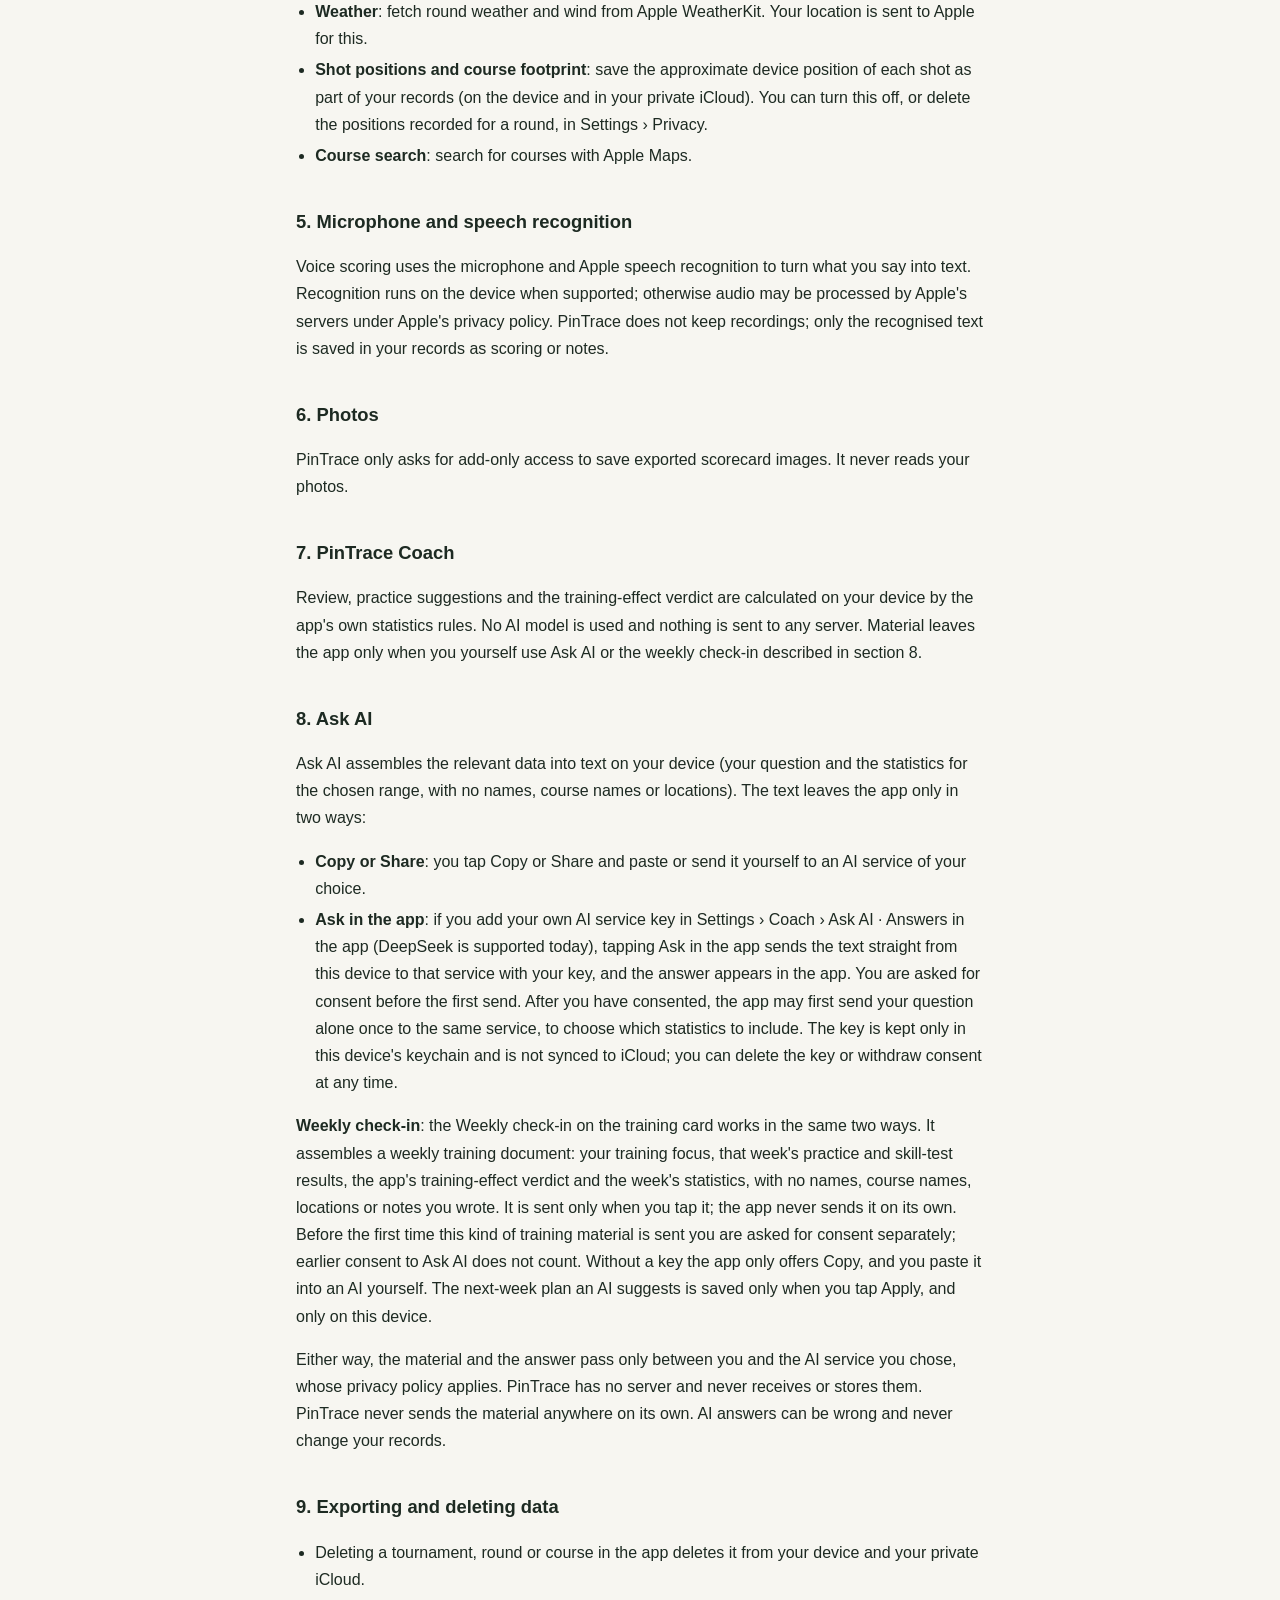
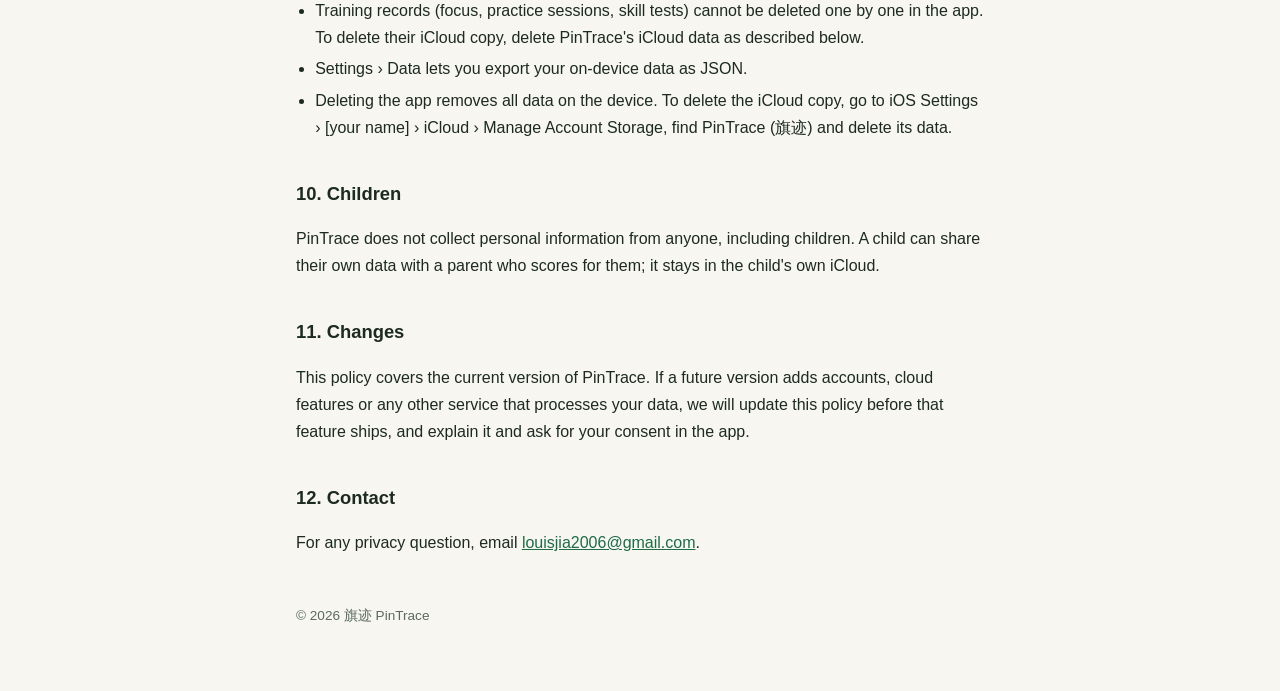
==== commit 54918329: "Privacy policy for the next version: training records readable by people you share with, weekly chec" ====
--- a/privacy.html
+++ b/privacy.html
@@ -34,7 +34,7 @@
 <h2>3. 与家人或教练共享</h2>
 <p>你可以在 设置 › 账号 › 共享我的数据 中邀请家人或教练。共享使用 Apple 的 iCloud 共享（CloudKit）：数据仍然只保存在你自己的 iCloud 私有空间，由你的 Apple ID 拥有，开发者看不到。</p>
 <ul>
-  <li>被你邀请并接受的人可以看到你的全部旗迹记录（赛事、轮次、每杆、球场、球包、训练）。「可以代记」的人还能替你新增或修改记录；「只读」的人只能查看。</li>
+  <li>被你邀请并接受的人可以看到你的全部旗迹记录（赛事、轮次、每杆、球场、球包、训练）。训练部分包括训练重点、练习记录和技能测试结果，以及你在球员档案里选的青少年／成人和球技等级（对方的 App 用它算出和你一致的训练进度）。「可以代记」的人还能替你新增或修改记录；「只读」的人只能查看。</li>
   <li>你可以随时修改某人的权限、移除某人或停止共享，对方立即失去访问，对方下次打开旗迹时，设备上的副本也会被删除。对方也可以自己退出。</li>
   <li>邀请某个人需要对方的 Apple ID（手机号或邮箱），由 Apple 用来把邀请发给对方。旗迹不会公开任何人的名字：你在 App 里看到的成员是邀请时用的手机号或邮箱，或你自己起的备注名；备注名只保存在你这台设备上。</li>
   <li>共享的数据占用你的 iCloud 空间，适用 Apple 的隐私政策。</li>
@@ -55,7 +55,7 @@
 <p>旗迹只申请「添加到相册」权限，用于把你导出的记分卡图片保存到相册，不会读取你的照片。</p>
 
 <h2>7. 旗迹 Coach</h2>
-<p>复盘与训练建议由 App 内的统计规则在你的设备上计算，不使用 AI 模型。你的数据不会发送到任何服务器。</p>
+<p>复盘、训练建议和训练效果判断由 App 内的统计规则在你的设备上计算，不使用 AI 模型，也不会把数据发送到任何服务器。只有你自己使用第 8 节的问 AI 或每周回顾时，资料才会离开 App。</p>
 
 <h2>8. 问 AI</h2>
 <p>问 AI 会在你的设备上把相关数据整理成一段文字（你的问题和所选范围的统计，不含姓名、球场名和位置）。这段文字只在以下两种情况下离开 App：</p>
@@ -63,11 +63,13 @@
   <li><strong>复制或分享</strong>：你点「复制」或「分享」后，由你自己粘贴或发送给你选择的 AI 服务。</li>
   <li><strong>在 App 里问</strong>：如果你在 设置 › Coach › 问 AI · App 内回答 里填入自己的 AI 服务 key（目前支持 DeepSeek），点「在 App 里问」后，这段文字会用你的 key 从这台设备直接发送给该服务，回答显示在 App 里。第一次发送前会征得你的同意。同意之后，为了选对要带的统计，App 可能先把你的问题单独发给同一个服务一次。key 只保存在这台设备的钥匙串里，不同步到 iCloud；你可以随时删除 key 或撤回同意。</li>
 </ul>
+<p><strong>每周回顾</strong>：训练卡上的「每周回顾」按同样的两种方式工作，整理的是一份每周训练资料：训练重点、这一周的练习与技能测试结果、App 的训练效果判断和当周统计，不含姓名、球场名、位置和你写的备注。只有你点了它才会发送，App 不会自动发送。第一次发送这类训练资料前会单独征得你的同意，之前对问 AI 的同意不算在内。没有填 key 时只提供复制，由你自己粘贴给 AI。AI 给出的下一周计划只有在你点「应用」后才会保存，并且只保存在这台设备上。</p>
 <p>两种情况下，资料和回答都只在你和你选择的 AI 服务之间传递，适用该服务的隐私政策；旗迹没有服务器，不经手、不保存。旗迹不会自动把资料发送到任何地方。AI 的回答可能出错，也不会改动你的记录。</p>
 
 <h2>9. 数据的导出与删除</h2>
 <ul>
   <li>在 App 中删除赛事、轮次或球场，会同时从你的设备和 iCloud 私有空间中删除。</li>
+  <li>训练记录（训练重点、练习、技能测试）不能在 App 里逐条删除。要删除它们在 iCloud 中的副本，请按下面的方法删除旗迹在 iCloud 的数据。</li>
   <li>在 设置 › 数据 中可以导出本机数据（JSON）。</li>
   <li>删除 App 会删除本机上的全部数据。要删除 iCloud 中的副本，请前往 iOS 设置 › [你的名字] › iCloud › 管理账户储存空间，找到「旗迹」并删除数据。</li>
 </ul>
@@ -107,7 +109,7 @@
 <h2>3. Sharing with family or a coach</h2>
 <p>In Settings › Accounts › Share my data you can invite family members or a coach. Sharing uses Apple's iCloud sharing (CloudKit): the data stays in your own private iCloud storage, owned by your Apple ID, and the developer cannot see it.</p>
 <ul>
-  <li>People you invite and who accept can see all of your PinTrace records (tournaments, rounds, shots, courses, bag, practice). People who "can score for you" can also add or change records; "read-only" people can only view them.</li>
+  <li>People you invite and who accept can see all of your PinTrace records (tournaments, rounds, shots, courses, bag, practice). Practice covers your training focus, practice sessions and skill-test results, plus the junior/adult setting and playing level you chose in your player profile (their app uses these to show the same training progress you see). People who "can score for you" can also add or change records; "read-only" people can only view them.</li>
   <li>You can change someone's permission, remove someone or stop sharing at any time. They lose access immediately, and the copy on their device is deleted the next time they open PinTrace.</li>
   <li>Inviting someone needs their Apple ID (phone number or email), which Apple uses to deliver the invitation. PinTrace never publishes anyone's name: members appear as the phone number or email you invited them with, or a name you give them, which is stored only on your device.</li>
   <li>Shared data uses your iCloud storage and is covered by Apple's privacy policy.</li>
@@ -128,7 +130,7 @@
 <p>PinTrace only asks for add-only access to save exported scorecard images. It never reads your photos.</p>
 
 <h2>7. PinTrace Coach</h2>
-<p>Review and practice suggestions are calculated on your device by the app's own statistics rules. No AI model is used, and your data is never sent to any server.</p>
+<p>Review, practice suggestions and the training-effect verdict are calculated on your device by the app's own statistics rules. No AI model is used and nothing is sent to any server. Material leaves the app only when you yourself use Ask AI or the weekly check-in described in section 8.</p>
 
 <h2>8. Ask AI</h2>
 <p>Ask AI assembles the relevant data into text on your device (your question and the statistics for the chosen range, with no names, course names or locations). The text leaves the app only in two ways:</p>
@@ -136,11 +138,13 @@
   <li><strong>Copy or Share</strong>: you tap Copy or Share and paste or send it yourself to an AI service of your choice.</li>
   <li><strong>Ask in the app</strong>: if you add your own AI service key in Settings › Coach › Ask AI · Answers in the app (DeepSeek is supported today), tapping Ask in the app sends the text straight from this device to that service with your key, and the answer appears in the app. You are asked for consent before the first send. After you have consented, the app may first send your question alone once to the same service, to choose which statistics to include. The key is kept only in this device's keychain and is not synced to iCloud; you can delete the key or withdraw consent at any time.</li>
 </ul>
+<p><strong>Weekly check-in</strong>: the Weekly check-in on the training card works in the same two ways. It assembles a weekly training document: your training focus, that week's practice and skill-test results, the app's training-effect verdict and the week's statistics, with no names, course names, locations or notes you wrote. It is sent only when you tap it; the app never sends it on its own. Before the first time this kind of training material is sent you are asked for consent separately; earlier consent to Ask AI does not count. Without a key the app only offers Copy, and you paste it into an AI yourself. The next-week plan an AI suggests is saved only when you tap Apply, and only on this device.</p>
 <p>Either way, the material and the answer pass only between you and the AI service you chose, whose privacy policy applies. PinTrace has no server and never receives or stores them. PinTrace never sends the material anywhere on its own. AI answers can be wrong and never change your records.</p>
 
 <h2>9. Exporting and deleting data</h2>
 <ul>
   <li>Deleting a tournament, round or course in the app deletes it from your device and your private iCloud.</li>
+  <li>Training records (focus, practice sessions, skill tests) cannot be deleted one by one in the app. To delete their iCloud copy, delete PinTrace's iCloud data as described below.</li>
   <li>Settings › Data lets you export your on-device data as JSON.</li>
   <li>Deleting the app removes all data on the device. To delete the iCloud copy, go to iOS Settings › [your name] › iCloud › Manage Account Storage, find PinTrace (旗迹) and delete its data.</li>
 </ul>
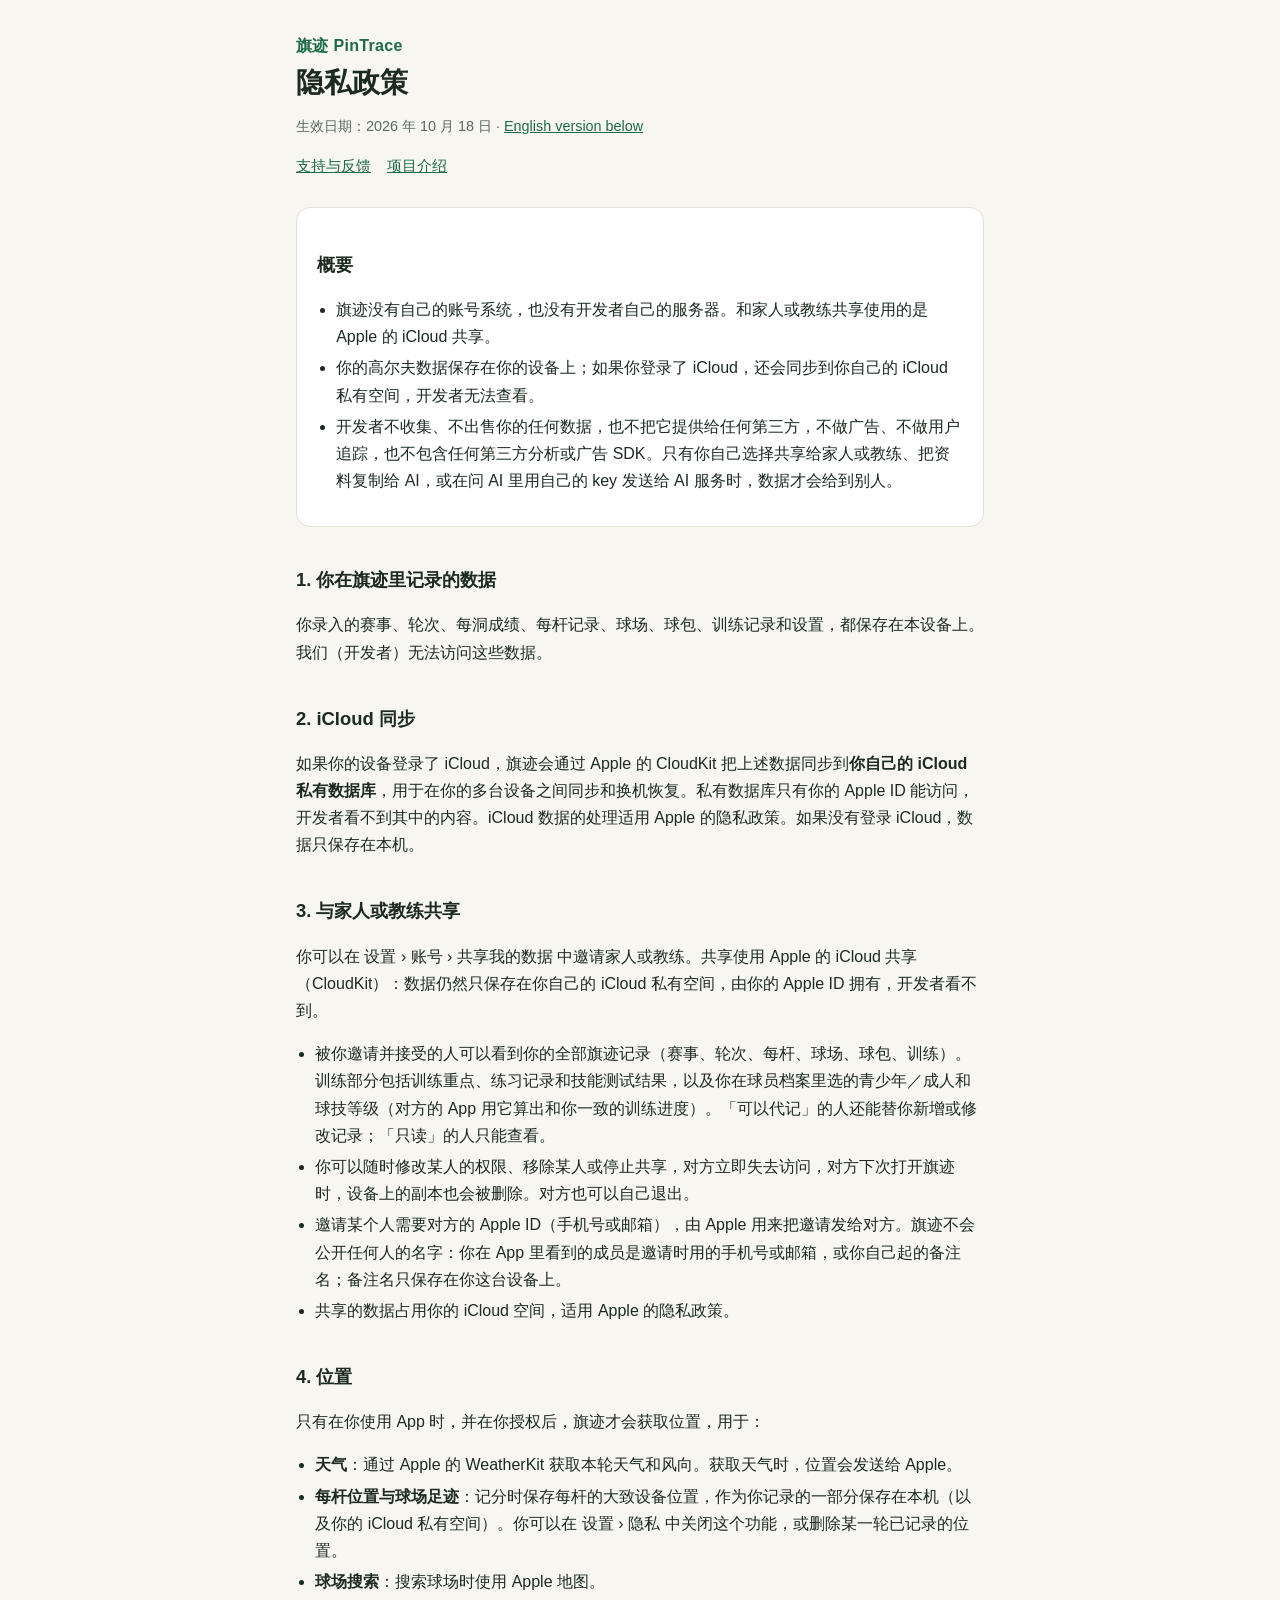
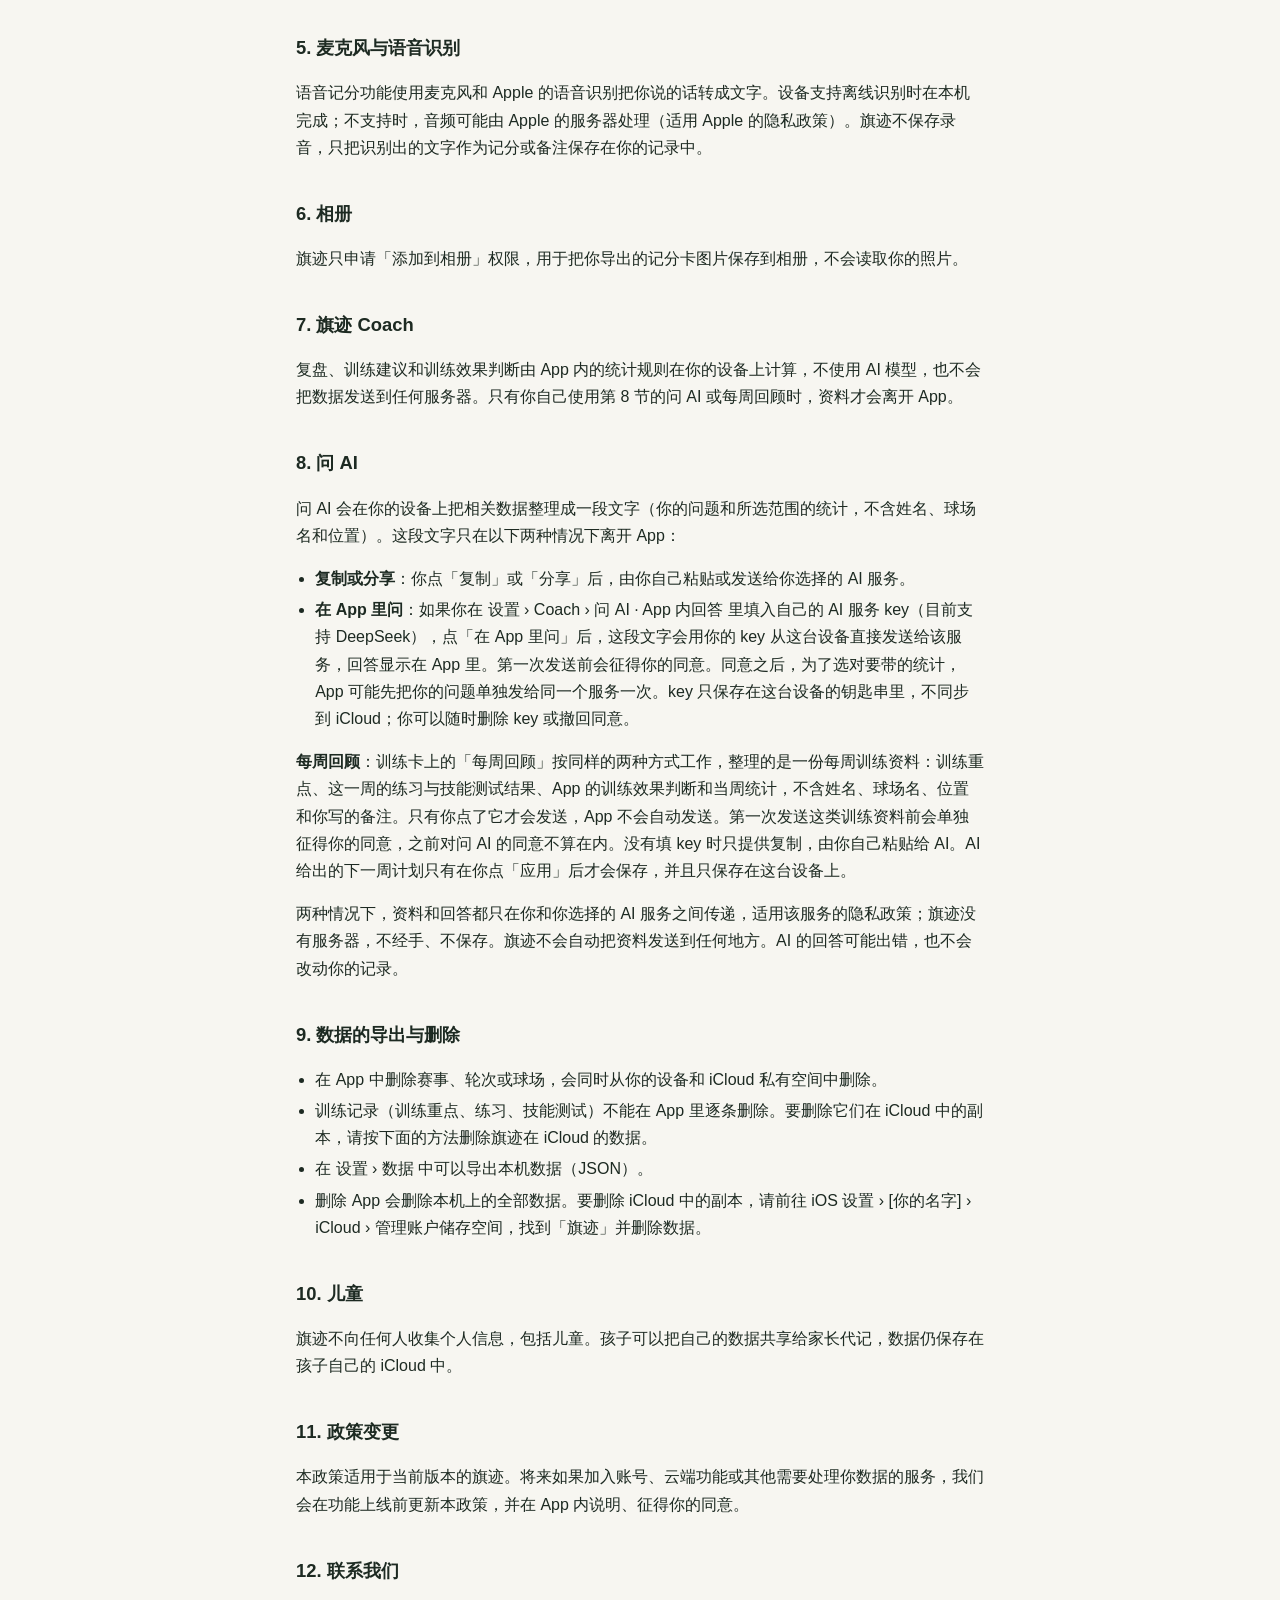
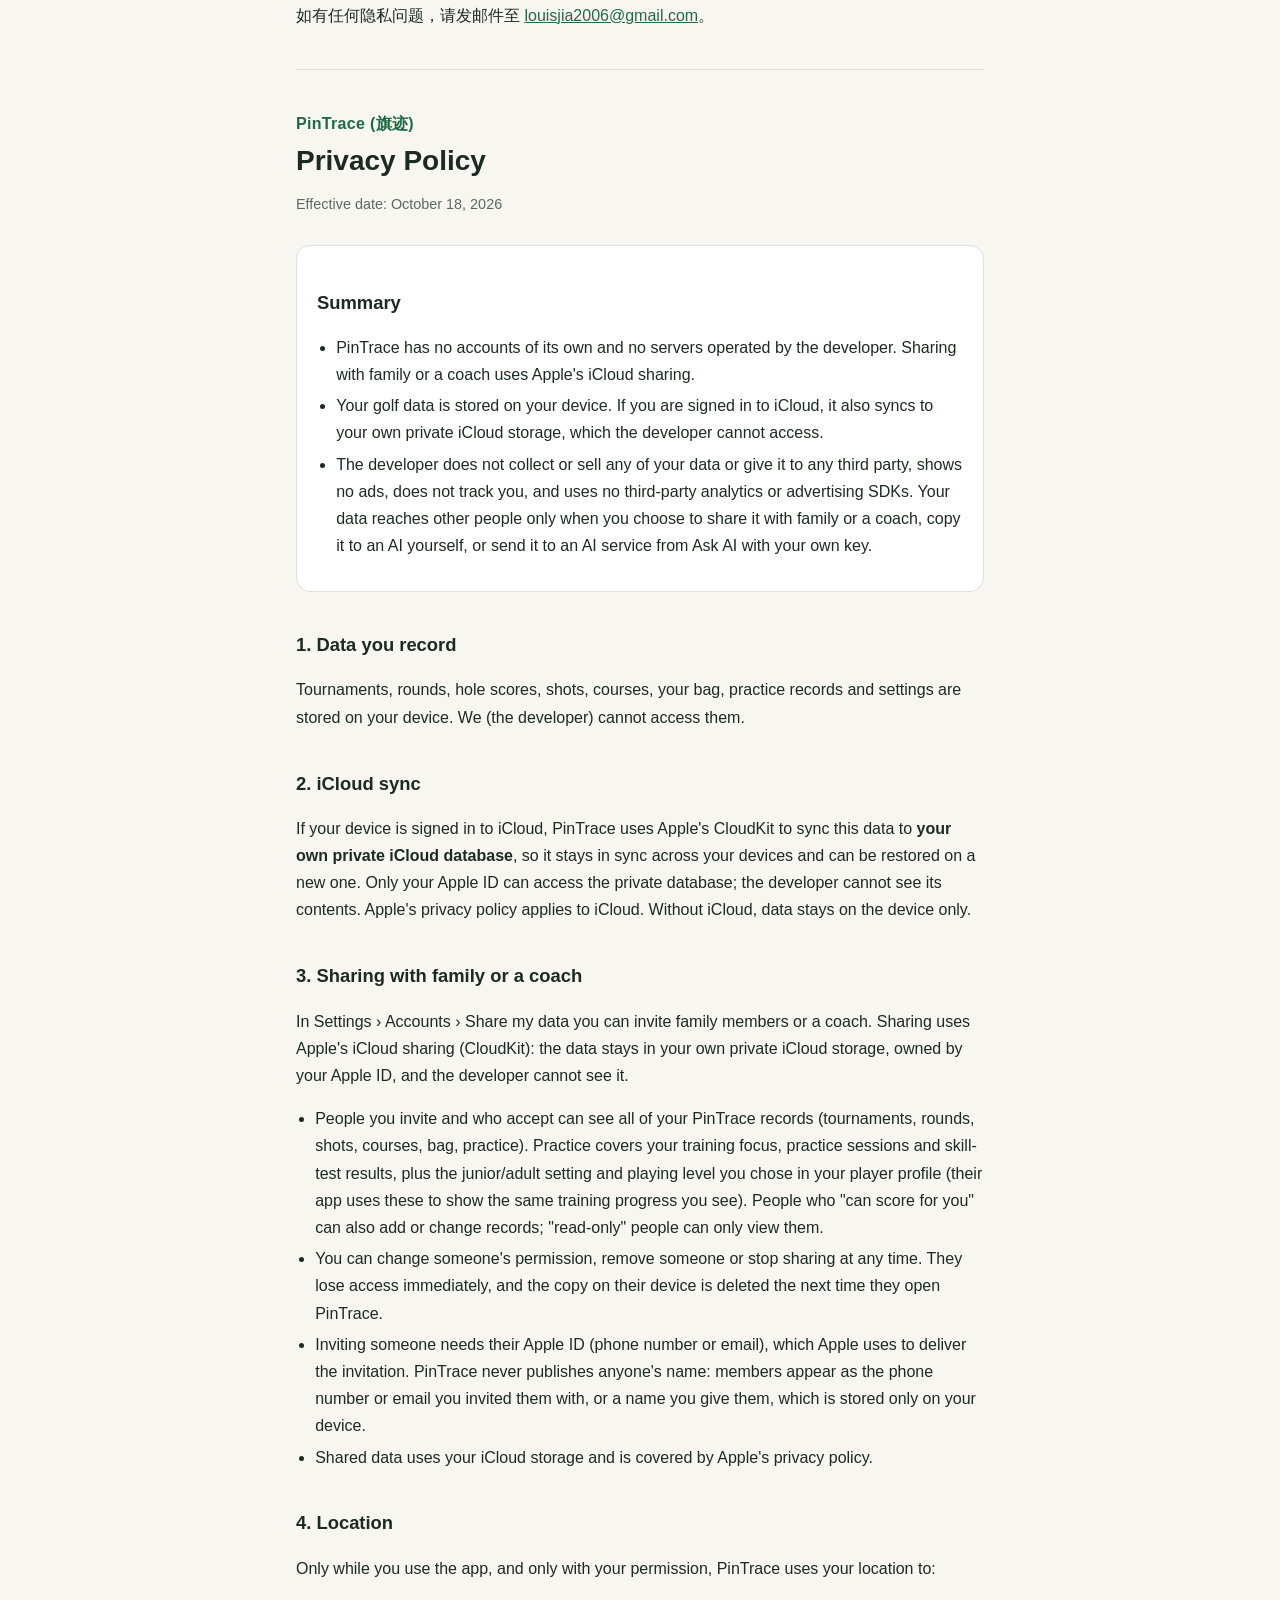
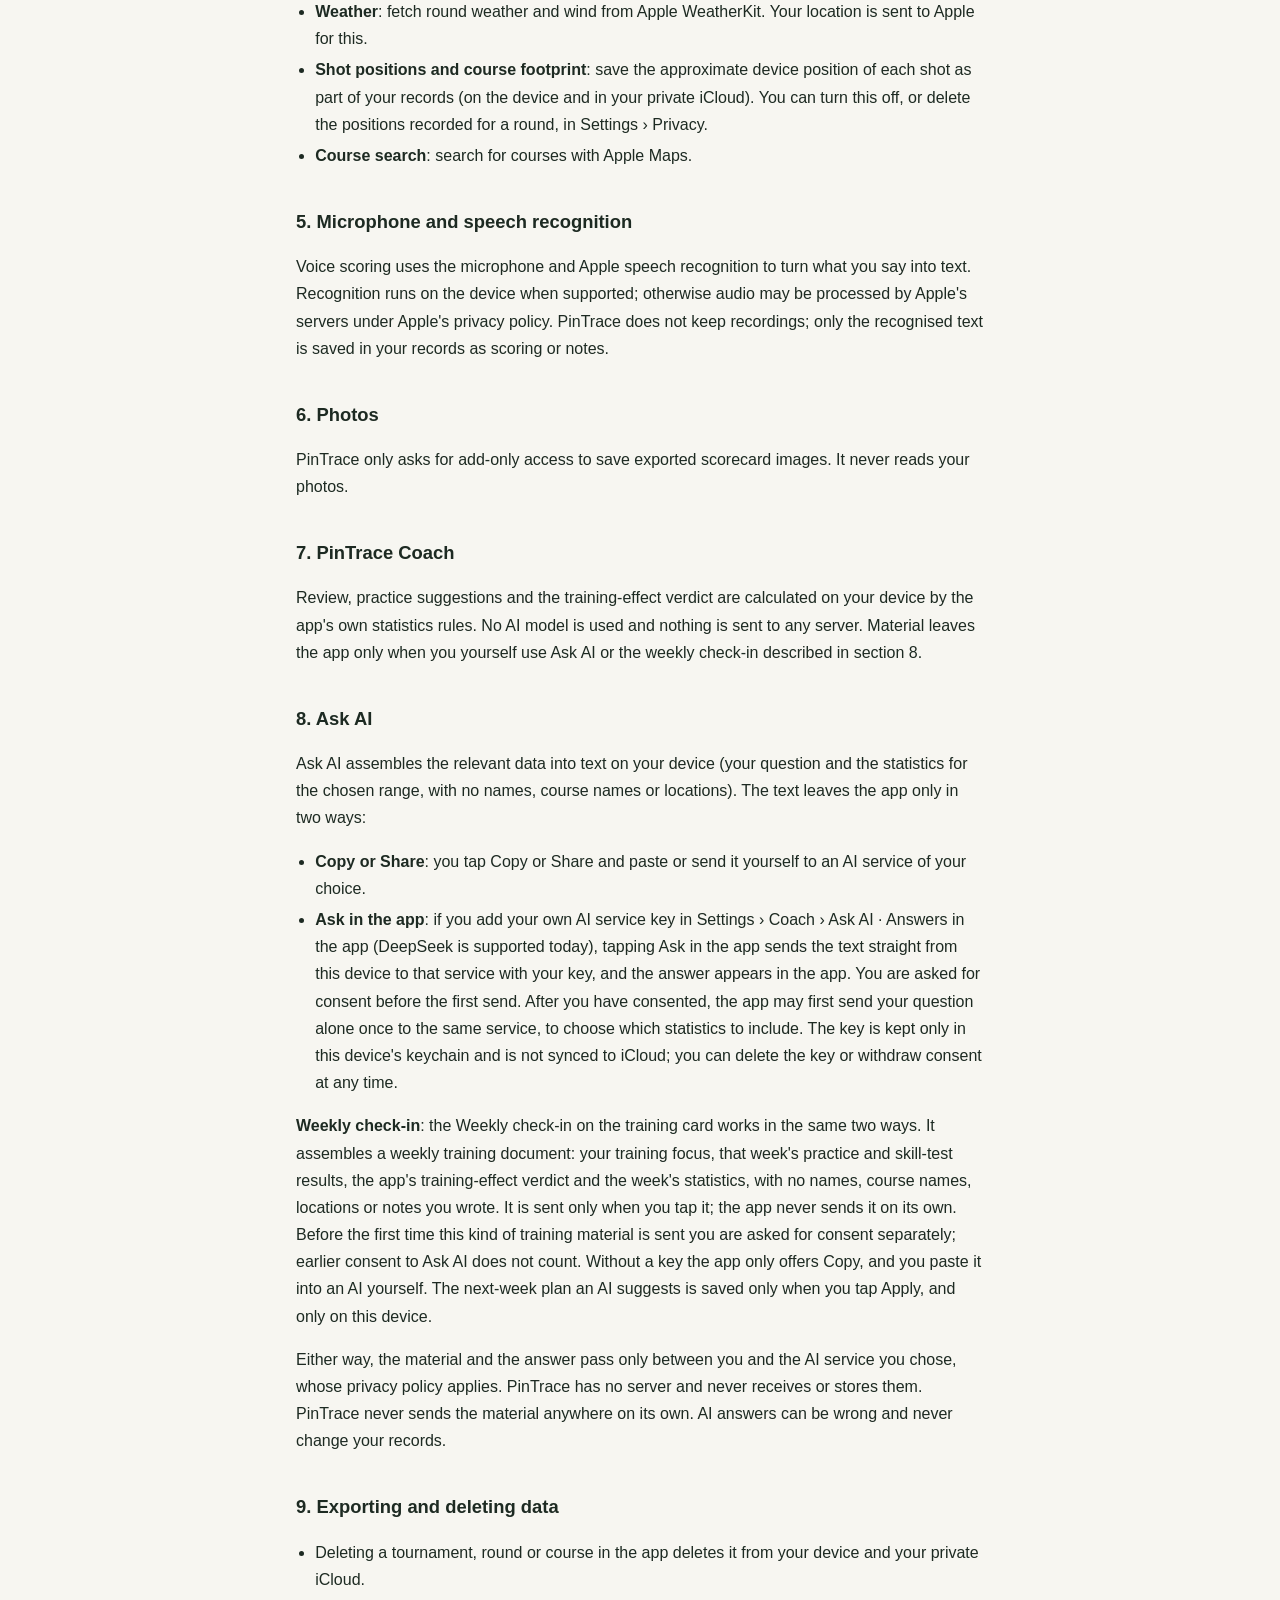
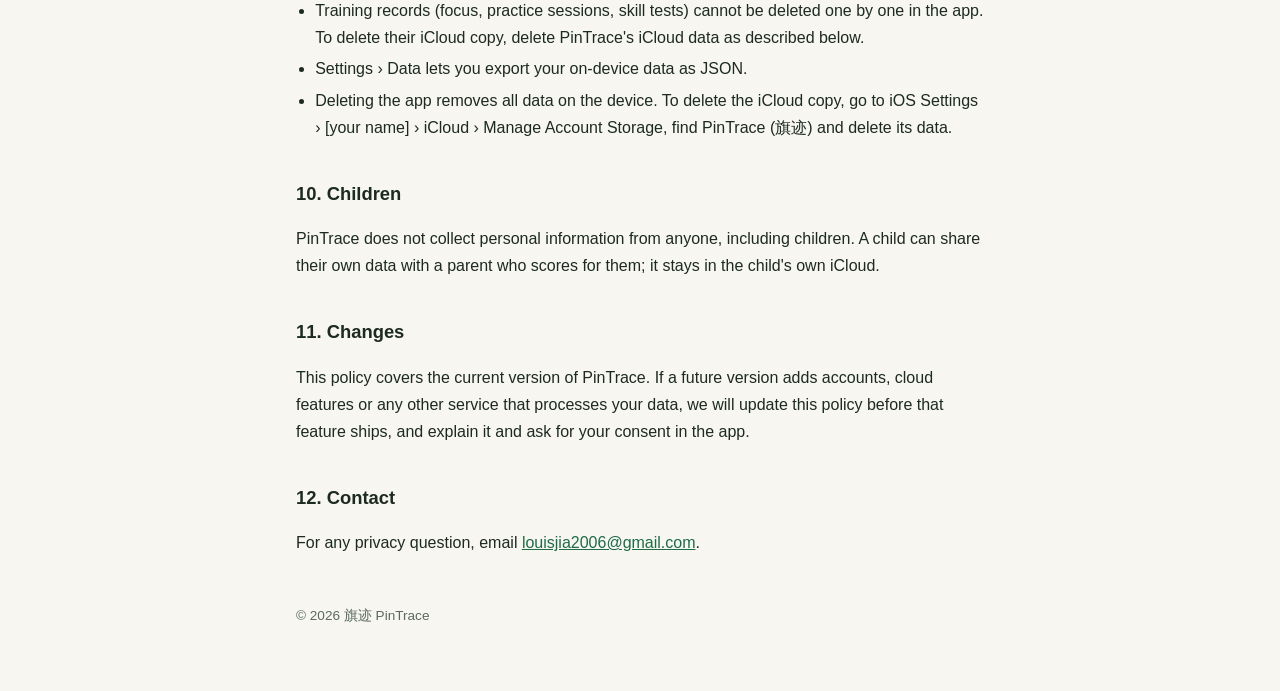
==== commit 39d5bac7: "Privacy policy effective October 18, 2026 (1.4.0 submitted); support and privacy pages link to the p" ====
--- a/privacy.html
+++ b/privacy.html
@@ -12,8 +12,8 @@
 <header>
   <div class="brand">旗迹 PinTrace</div>
   <h1>隐私政策</h1>
-  <p class="muted">生效日期：2026 年 10 月 11 日 · <a href="#en">English version below</a></p>
-  <nav><a href="./">支持与反馈</a></nav>
+  <p class="muted">生效日期：2026 年 10 月 18 日 · <a href="#en">English version below</a></p>
+  <nav><a href="./">支持与反馈</a><a href="https://louisjia2008-ux.github.io/pintrace/">项目介绍</a></nav>
 </header>
 
 <div class="card">
@@ -88,7 +88,7 @@
 <header>
   <div class="brand">PinTrace (旗迹)</div>
   <h1>Privacy Policy</h1>
-  <p class="muted">Effective date: October 11, 2026</p>
+  <p class="muted">Effective date: October 18, 2026</p>
 </header>
 
 <div class="card">
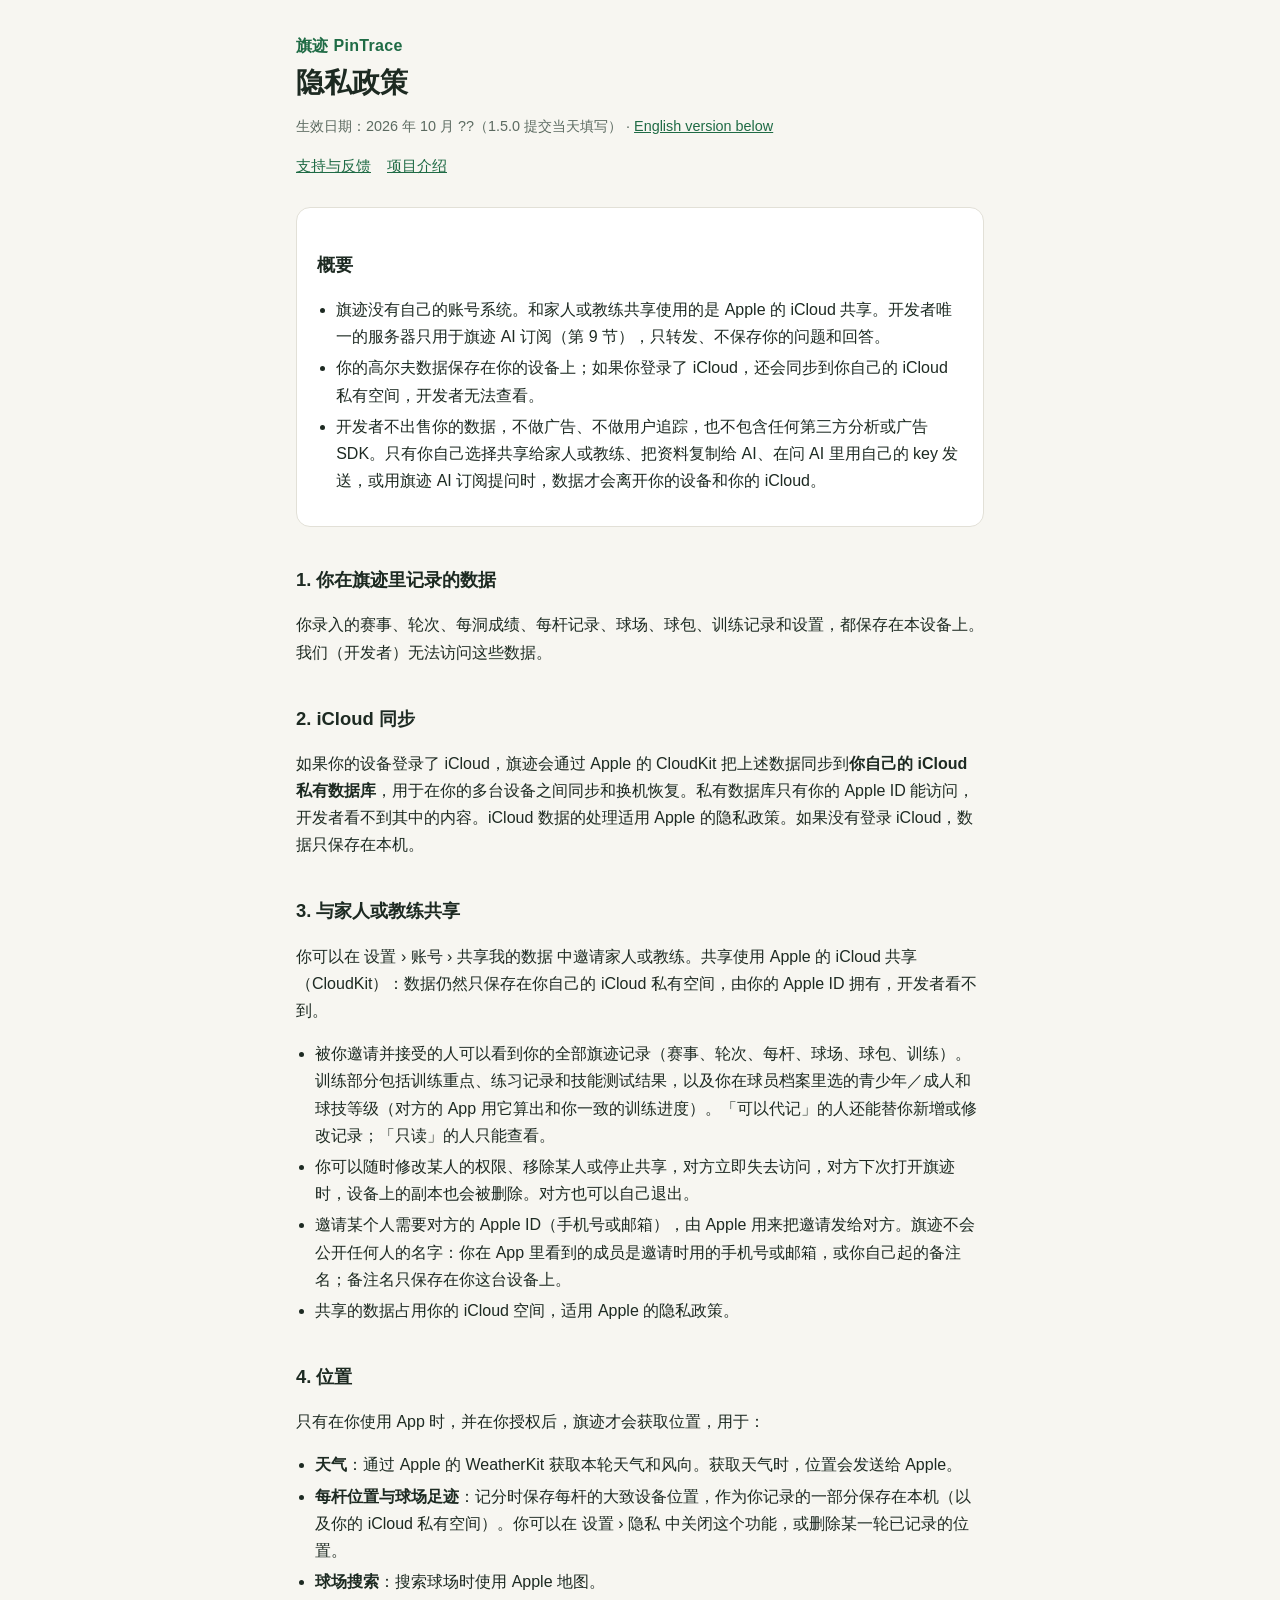
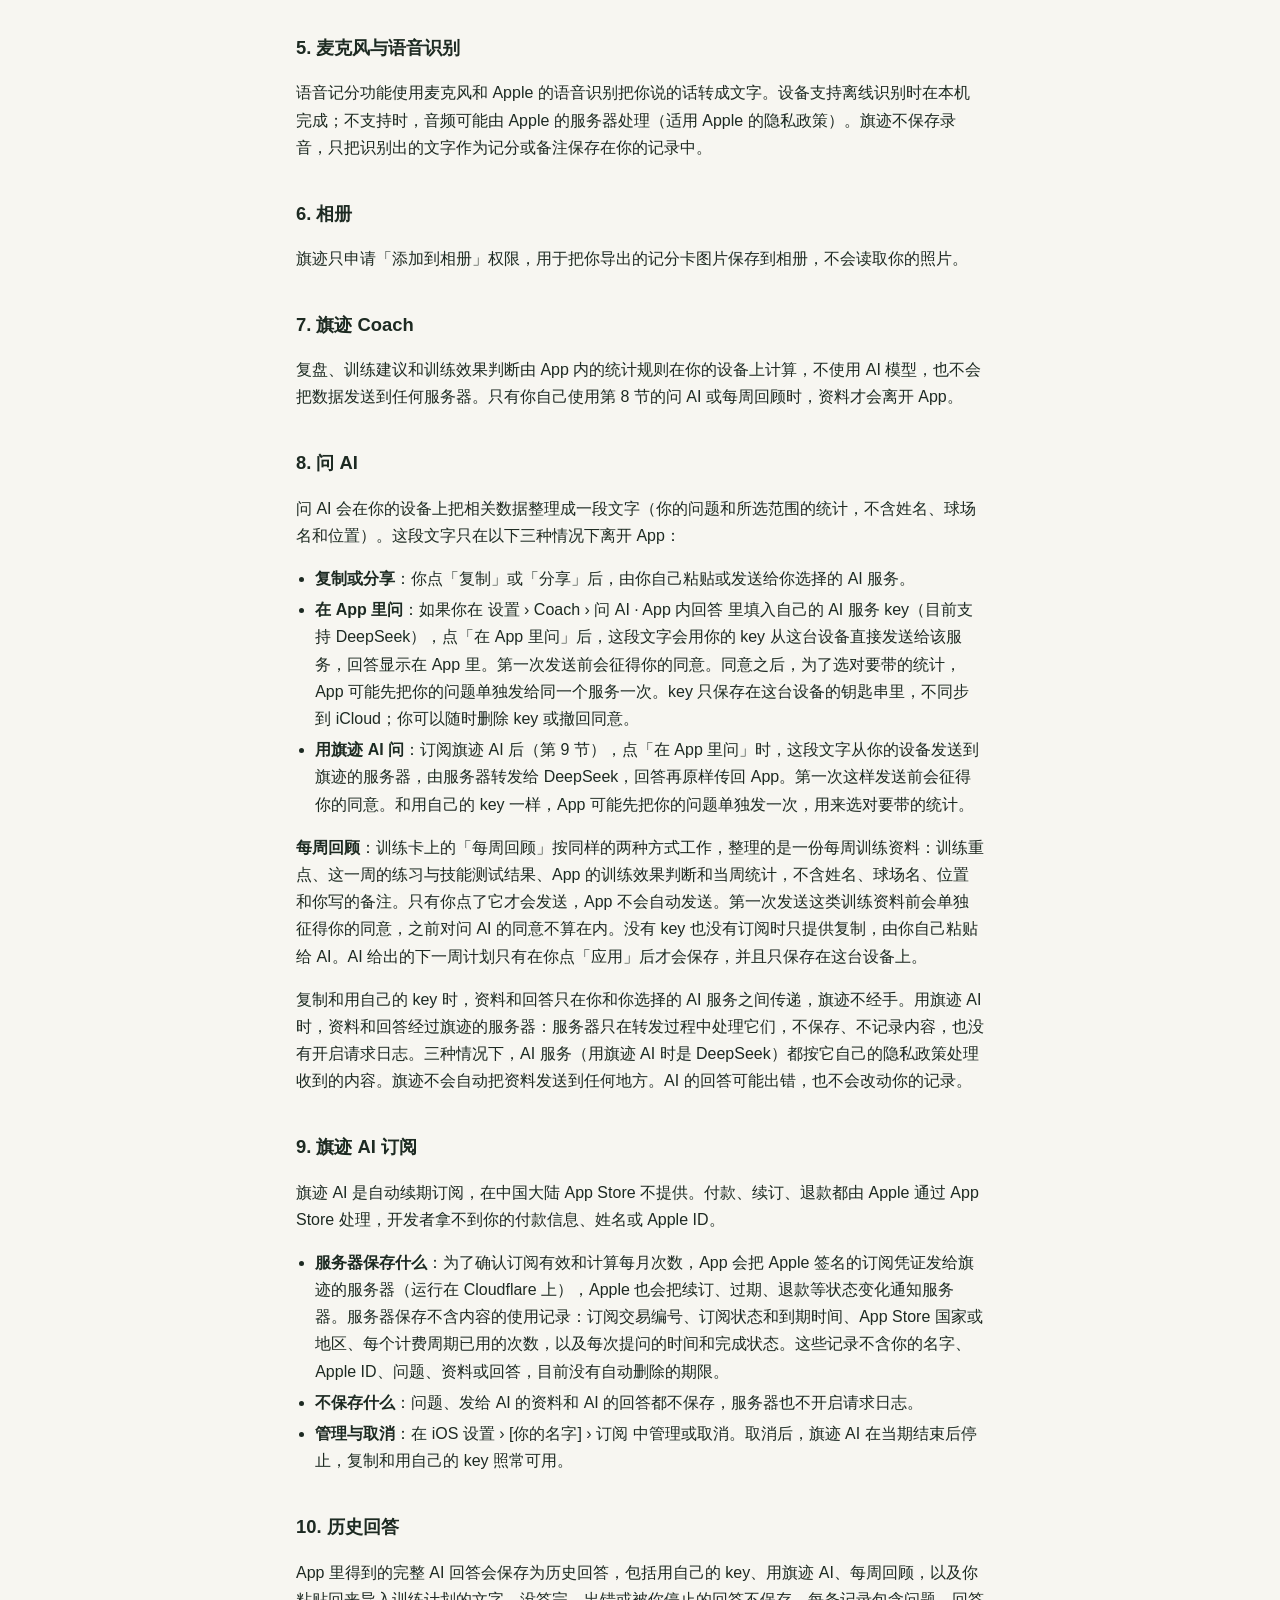
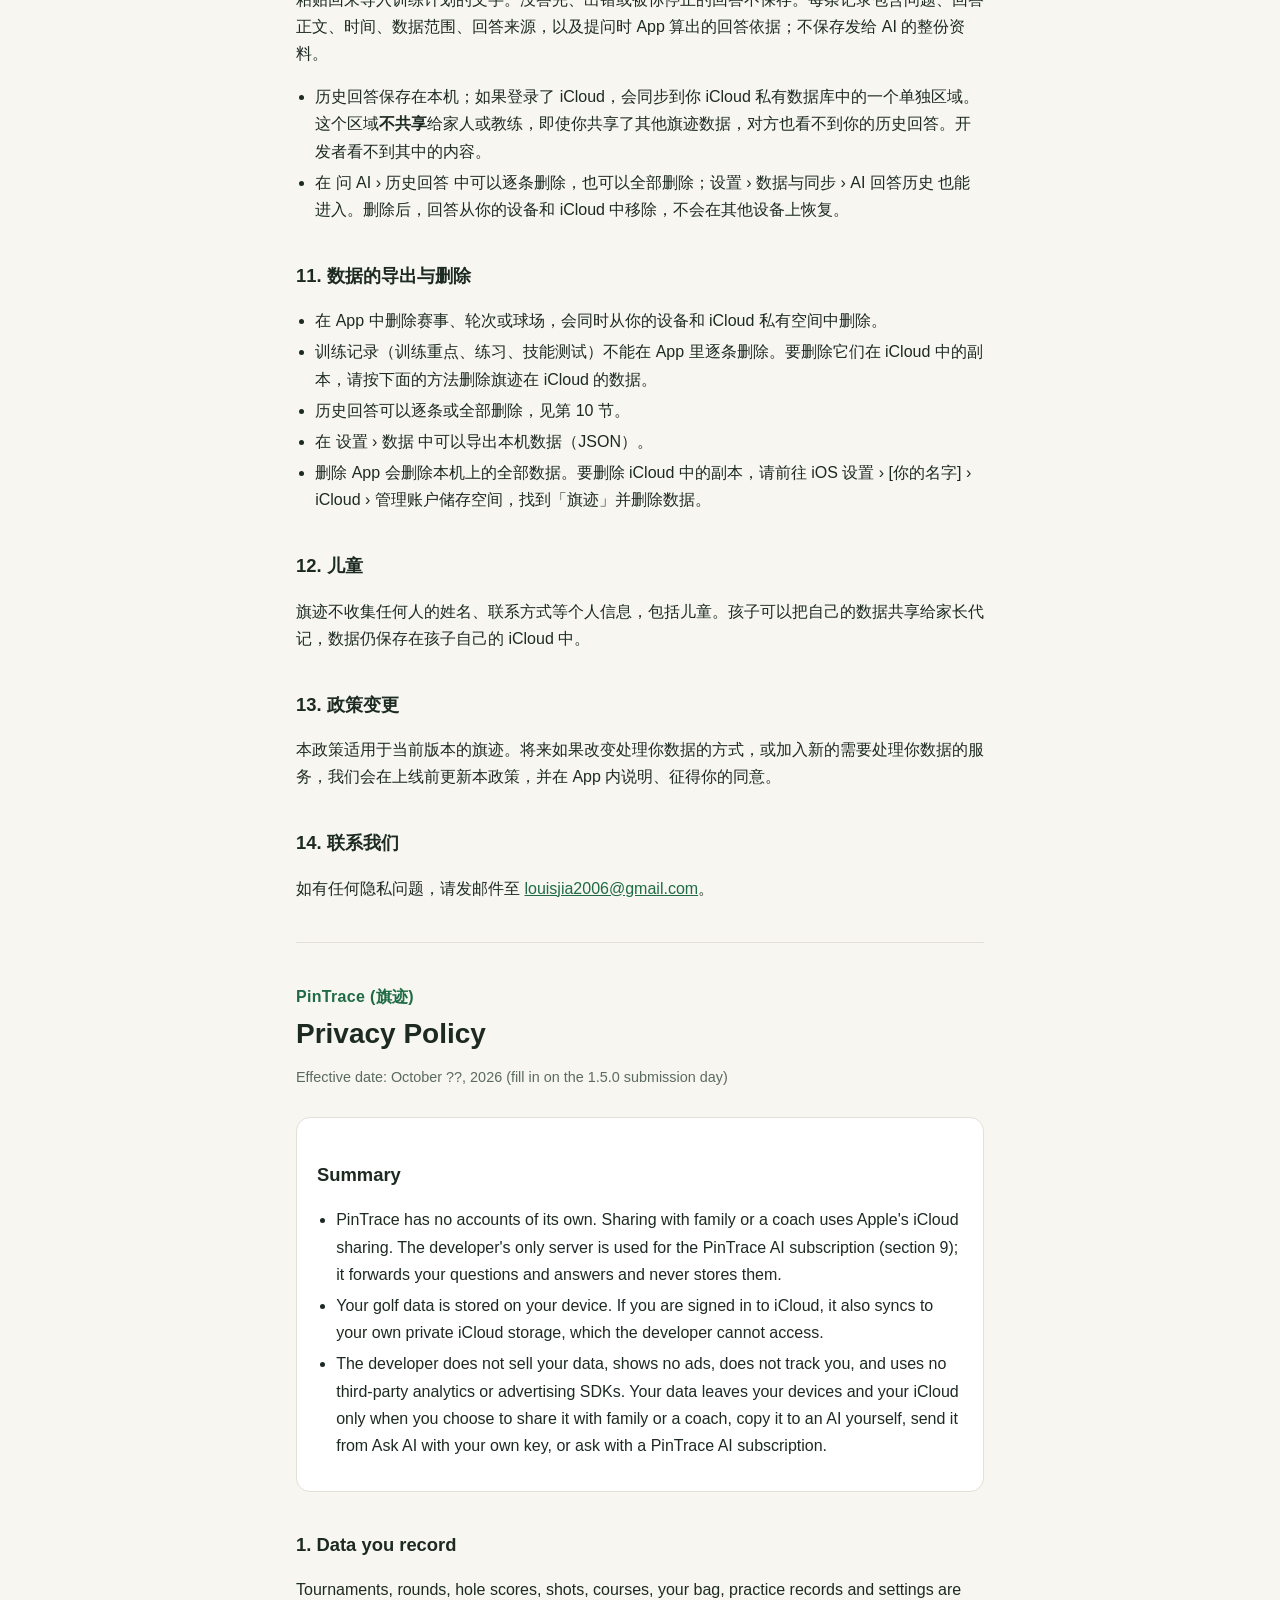
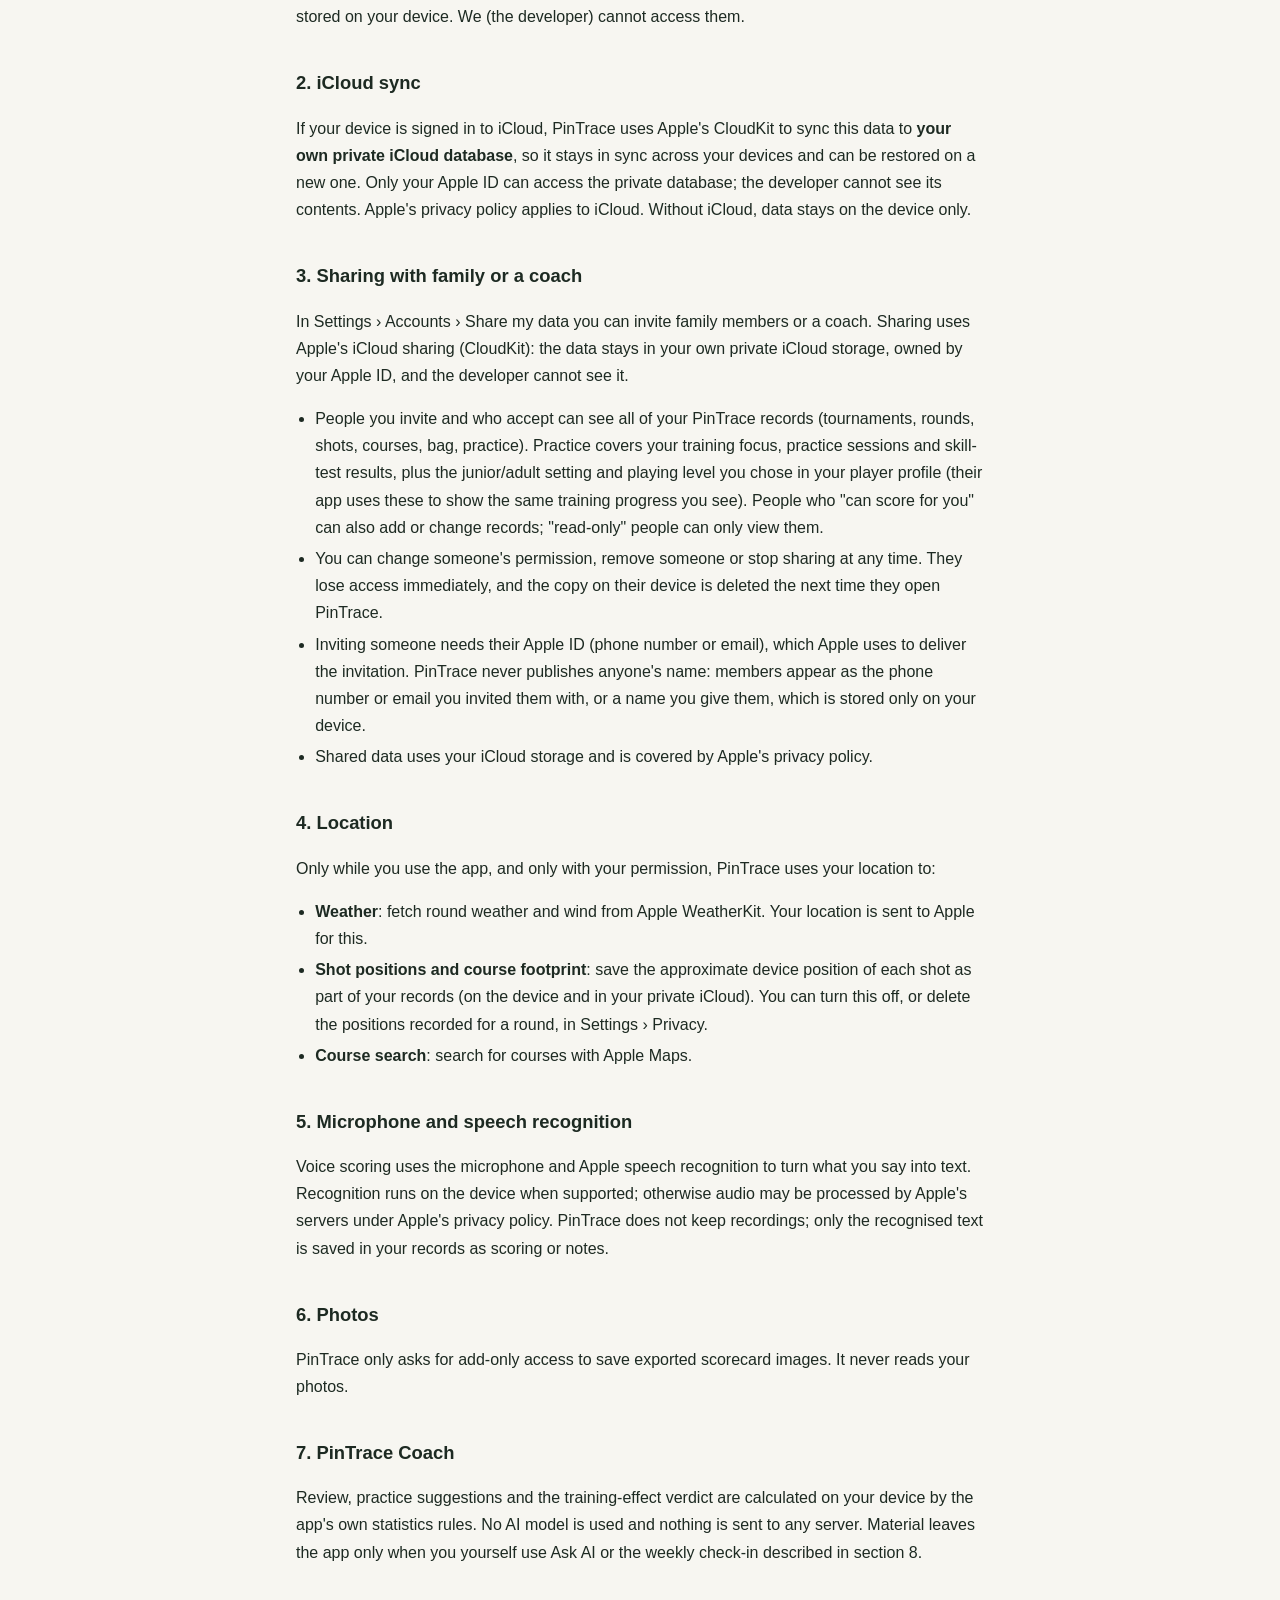
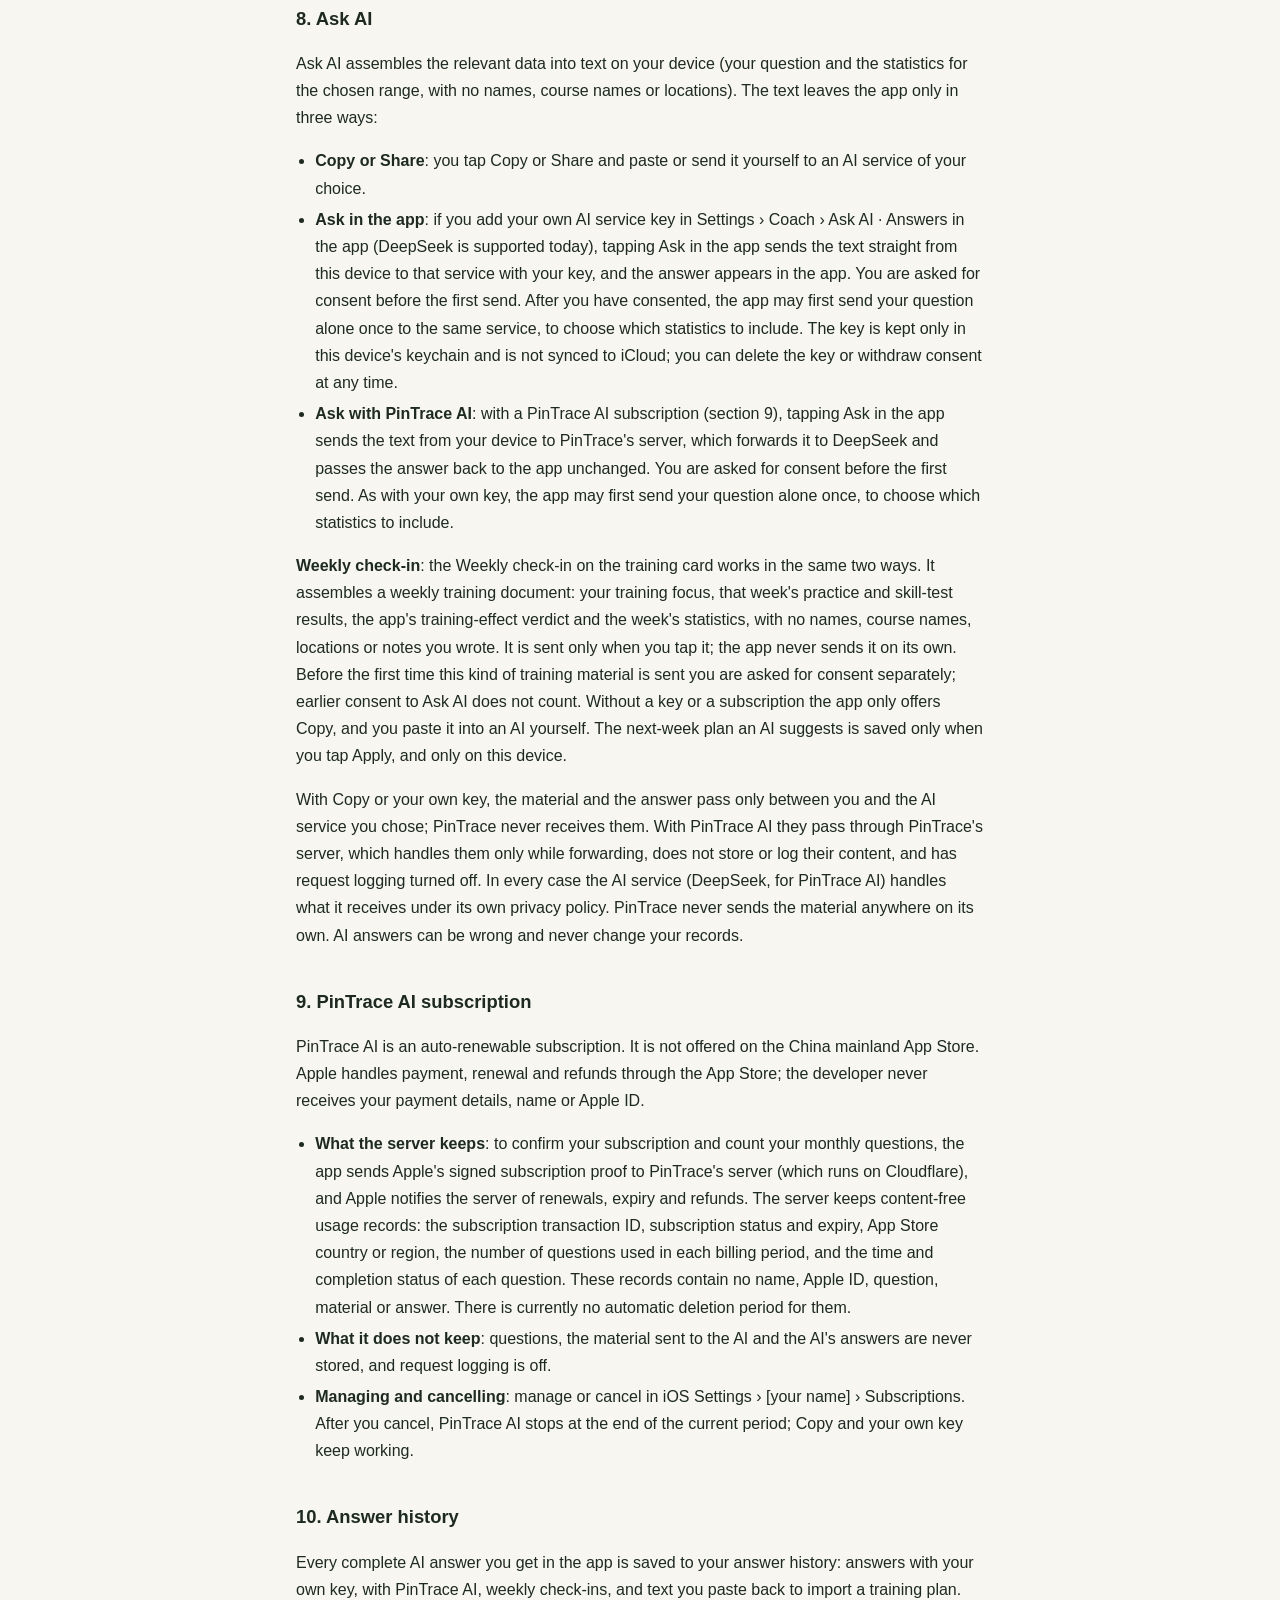
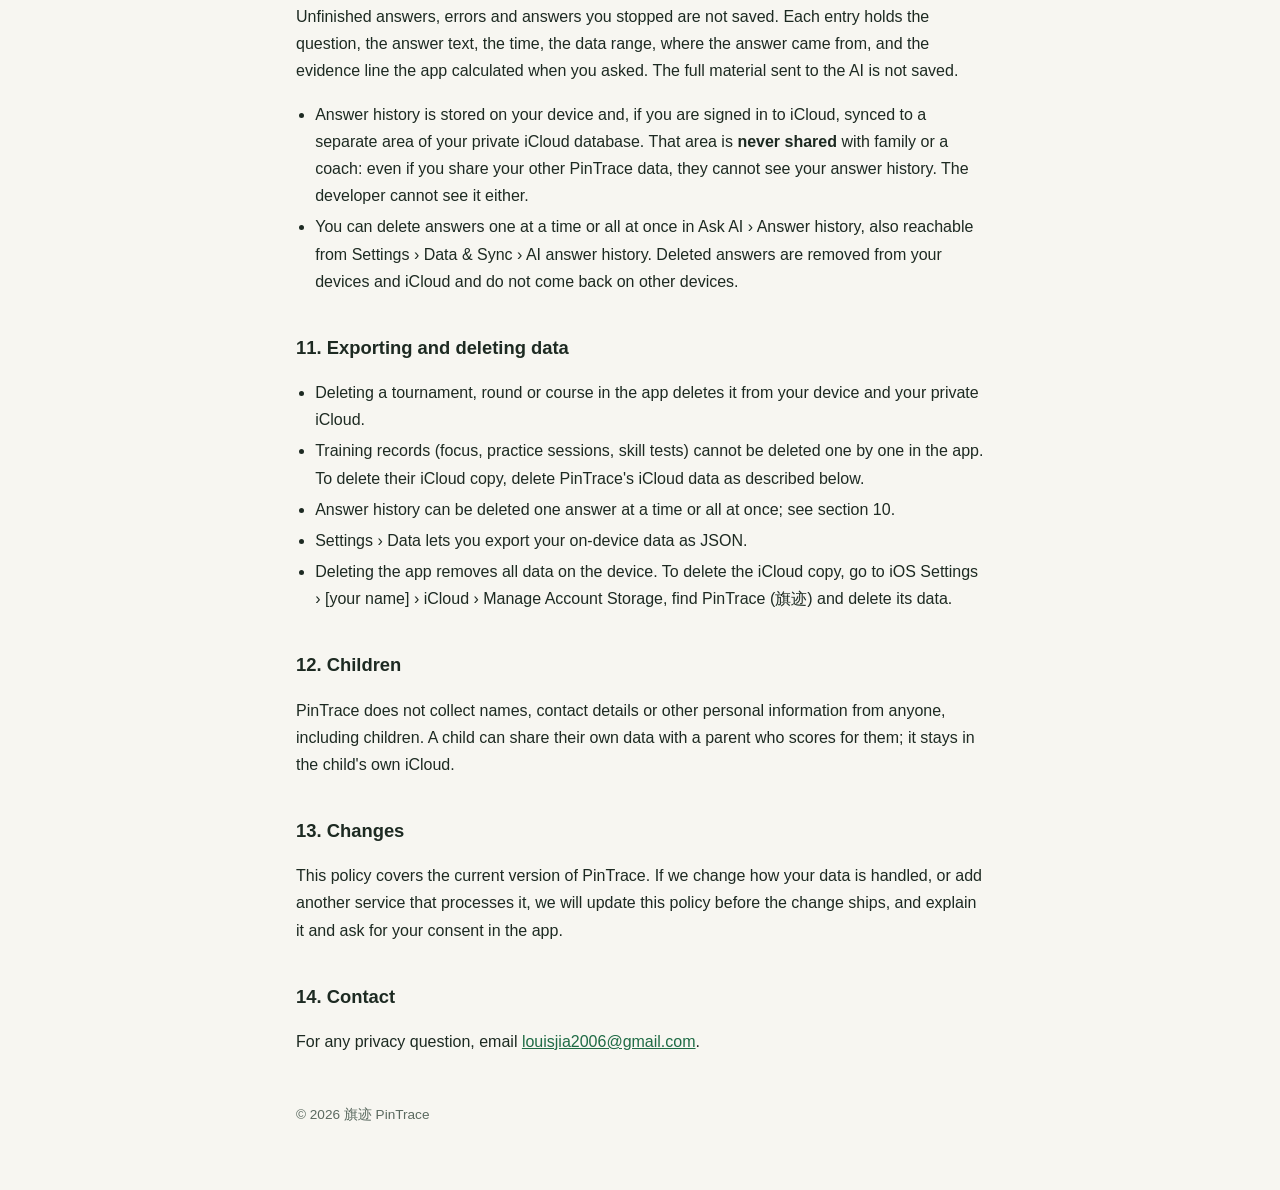
==== commit b3730485: "Privacy policy for 1.5.0: PinTrace AI subscription (server forwards, keeps content-free usage record" ====
--- a/privacy.html
+++ b/privacy.html
@@ -12,16 +12,16 @@
 <header>
   <div class="brand">旗迹 PinTrace</div>
   <h1>隐私政策</h1>
-  <p class="muted">生效日期：2026 年 10 月 18 日 · <a href="#en">English version below</a></p>
+  <p class="muted">生效日期：2026 年 10 月 ??（1.5.0 提交当天填写） · <a href="#en">English version below</a></p>
   <nav><a href="./">支持与反馈</a><a href="https://louisjia2008-ux.github.io/pintrace/">项目介绍</a></nav>
 </header>
 
 <div class="card">
   <h2>概要</h2>
   <ul>
-    <li>旗迹没有自己的账号系统，也没有开发者自己的服务器。和家人或教练共享使用的是 Apple 的 iCloud 共享。</li>
+    <li>旗迹没有自己的账号系统。和家人或教练共享使用的是 Apple 的 iCloud 共享。开发者唯一的服务器只用于旗迹 AI 订阅（第 9 节），只转发、不保存你的问题和回答。</li>
     <li>你的高尔夫数据保存在你的设备上；如果你登录了 iCloud，还会同步到你自己的 iCloud 私有空间，开发者无法查看。</li>
-    <li>开发者不收集、不出售你的任何数据，也不把它提供给任何第三方，不做广告、不做用户追踪，也不包含任何第三方分析或广告 SDK。只有你自己选择共享给家人或教练、把资料复制给 AI，或在问 AI 里用自己的 key 发送给 AI 服务时，数据才会给到别人。</li>
+    <li>开发者不出售你的数据，不做广告、不做用户追踪，也不包含任何第三方分析或广告 SDK。只有你自己选择共享给家人或教练、把资料复制给 AI、在问 AI 里用自己的 key 发送，或用旗迹 AI 订阅提问时，数据才会离开你的设备和你的 iCloud。</li>
   </ul>
 </div>
 
@@ -58,29 +58,46 @@
 <p>复盘、训练建议和训练效果判断由 App 内的统计规则在你的设备上计算，不使用 AI 模型，也不会把数据发送到任何服务器。只有你自己使用第 8 节的问 AI 或每周回顾时，资料才会离开 App。</p>
 
 <h2>8. 问 AI</h2>
-<p>问 AI 会在你的设备上把相关数据整理成一段文字（你的问题和所选范围的统计，不含姓名、球场名和位置）。这段文字只在以下两种情况下离开 App：</p>
+<p>问 AI 会在你的设备上把相关数据整理成一段文字（你的问题和所选范围的统计，不含姓名、球场名和位置）。这段文字只在以下三种情况下离开 App：</p>
 <ul>
   <li><strong>复制或分享</strong>：你点「复制」或「分享」后，由你自己粘贴或发送给你选择的 AI 服务。</li>
   <li><strong>在 App 里问</strong>：如果你在 设置 › Coach › 问 AI · App 内回答 里填入自己的 AI 服务 key（目前支持 DeepSeek），点「在 App 里问」后，这段文字会用你的 key 从这台设备直接发送给该服务，回答显示在 App 里。第一次发送前会征得你的同意。同意之后，为了选对要带的统计，App 可能先把你的问题单独发给同一个服务一次。key 只保存在这台设备的钥匙串里，不同步到 iCloud；你可以随时删除 key 或撤回同意。</li>
+  <li><strong>用旗迹 AI 问</strong>：订阅旗迹 AI 后（第 9 节），点「在 App 里问」时，这段文字从你的设备发送到旗迹的服务器，由服务器转发给 DeepSeek，回答再原样传回 App。第一次这样发送前会征得你的同意。和用自己的 key 一样，App 可能先把你的问题单独发一次，用来选对要带的统计。</li>
 </ul>
-<p><strong>每周回顾</strong>：训练卡上的「每周回顾」按同样的两种方式工作，整理的是一份每周训练资料：训练重点、这一周的练习与技能测试结果、App 的训练效果判断和当周统计，不含姓名、球场名、位置和你写的备注。只有你点了它才会发送，App 不会自动发送。第一次发送这类训练资料前会单独征得你的同意，之前对问 AI 的同意不算在内。没有填 key 时只提供复制，由你自己粘贴给 AI。AI 给出的下一周计划只有在你点「应用」后才会保存，并且只保存在这台设备上。</p>
-<p>两种情况下，资料和回答都只在你和你选择的 AI 服务之间传递，适用该服务的隐私政策；旗迹没有服务器，不经手、不保存。旗迹不会自动把资料发送到任何地方。AI 的回答可能出错，也不会改动你的记录。</p>
+<p><strong>每周回顾</strong>：训练卡上的「每周回顾」按同样的两种方式工作，整理的是一份每周训练资料：训练重点、这一周的练习与技能测试结果、App 的训练效果判断和当周统计，不含姓名、球场名、位置和你写的备注。只有你点了它才会发送，App 不会自动发送。第一次发送这类训练资料前会单独征得你的同意，之前对问 AI 的同意不算在内。没有 key 也没有订阅时只提供复制，由你自己粘贴给 AI。AI 给出的下一周计划只有在你点「应用」后才会保存，并且只保存在这台设备上。</p>
+<p>复制和用自己的 key 时，资料和回答只在你和你选择的 AI 服务之间传递，旗迹不经手。用旗迹 AI 时，资料和回答经过旗迹的服务器：服务器只在转发过程中处理它们，不保存、不记录内容，也没有开启请求日志。三种情况下，AI 服务（用旗迹 AI 时是 DeepSeek）都按它自己的隐私政策处理收到的内容。旗迹不会自动把资料发送到任何地方。AI 的回答可能出错，也不会改动你的记录。</p>
 
-<h2>9. 数据的导出与删除</h2>
+<h2>9. 旗迹 AI 订阅</h2>
+<p>旗迹 AI 是自动续期订阅，在中国大陆 App Store 不提供。付款、续订、退款都由 Apple 通过 App Store 处理，开发者拿不到你的付款信息、姓名或 Apple ID。</p>
+<ul>
+  <li><strong>服务器保存什么</strong>：为了确认订阅有效和计算每月次数，App 会把 Apple 签名的订阅凭证发给旗迹的服务器（运行在 Cloudflare 上），Apple 也会把续订、过期、退款等状态变化通知服务器。服务器保存不含内容的使用记录：订阅交易编号、订阅状态和到期时间、App Store 国家或地区、每个计费周期已用的次数，以及每次提问的时间和完成状态。这些记录不含你的名字、Apple ID、问题、资料或回答，目前没有自动删除的期限。</li>
+  <li><strong>不保存什么</strong>：问题、发给 AI 的资料和 AI 的回答都不保存，服务器也不开启请求日志。</li>
+  <li><strong>管理与取消</strong>：在 iOS 设置 › [你的名字] › 订阅 中管理或取消。取消后，旗迹 AI 在当期结束后停止，复制和用自己的 key 照常可用。</li>
+</ul>
+
+<h2>10. 历史回答</h2>
+<p>App 里得到的完整 AI 回答会保存为历史回答，包括用自己的 key、用旗迹 AI、每周回顾，以及你粘贴回来导入训练计划的文字。没答完、出错或被你停止的回答不保存。每条记录包含问题、回答正文、时间、数据范围、回答来源，以及提问时 App 算出的回答依据；不保存发给 AI 的整份资料。</p>
+<ul>
+  <li>历史回答保存在本机；如果登录了 iCloud，会同步到你 iCloud 私有数据库中的一个单独区域。这个区域<strong>不共享</strong>给家人或教练，即使你共享了其他旗迹数据，对方也看不到你的历史回答。开发者看不到其中的内容。</li>
+  <li>在 问 AI › 历史回答 中可以逐条删除，也可以全部删除；设置 › 数据与同步 › AI 回答历史 也能进入。删除后，回答从你的设备和 iCloud 中移除，不会在其他设备上恢复。</li>
+</ul>
+
+<h2>11. 数据的导出与删除</h2>
 <ul>
   <li>在 App 中删除赛事、轮次或球场，会同时从你的设备和 iCloud 私有空间中删除。</li>
   <li>训练记录（训练重点、练习、技能测试）不能在 App 里逐条删除。要删除它们在 iCloud 中的副本，请按下面的方法删除旗迹在 iCloud 的数据。</li>
+  <li>历史回答可以逐条或全部删除，见第 10 节。</li>
   <li>在 设置 › 数据 中可以导出本机数据（JSON）。</li>
   <li>删除 App 会删除本机上的全部数据。要删除 iCloud 中的副本，请前往 iOS 设置 › [你的名字] › iCloud › 管理账户储存空间，找到「旗迹」并删除数据。</li>
 </ul>
 
-<h2>10. 儿童</h2>
-<p>旗迹不向任何人收集个人信息，包括儿童。孩子可以把自己的数据共享给家长代记，数据仍保存在孩子自己的 iCloud 中。</p>
+<h2>12. 儿童</h2>
+<p>旗迹不收集任何人的姓名、联系方式等个人信息，包括儿童。孩子可以把自己的数据共享给家长代记，数据仍保存在孩子自己的 iCloud 中。</p>
 
-<h2>11. 政策变更</h2>
-<p>本政策适用于当前版本的旗迹。将来如果加入账号、云端功能或其他需要处理你数据的服务，我们会在功能上线前更新本政策，并在 App 内说明、征得你的同意。</p>
+<h2>13. 政策变更</h2>
+<p>本政策适用于当前版本的旗迹。将来如果改变处理你数据的方式，或加入新的需要处理你数据的服务，我们会在上线前更新本政策，并在 App 内说明、征得你的同意。</p>
 
-<h2>12. 联系我们</h2>
+<h2>14. 联系我们</h2>
 <p>如有任何隐私问题，请发邮件至 <a href="mailto:louisjia2006@gmail.com">louisjia2006@gmail.com</a>。</p>
 
 <hr id="en">
@@ -88,15 +105,15 @@
 <header>
   <div class="brand">PinTrace (旗迹)</div>
   <h1>Privacy Policy</h1>
-  <p class="muted">Effective date: October 18, 2026</p>
+  <p class="muted">Effective date: October ??, 2026 (fill in on the 1.5.0 submission day)</p>
 </header>
 
 <div class="card">
   <h2>Summary</h2>
   <ul>
-    <li>PinTrace has no accounts of its own and no servers operated by the developer. Sharing with family or a coach uses Apple's iCloud sharing.</li>
+    <li>PinTrace has no accounts of its own. Sharing with family or a coach uses Apple's iCloud sharing. The developer's only server is used for the PinTrace AI subscription (section 9); it forwards your questions and answers and never stores them.</li>
     <li>Your golf data is stored on your device. If you are signed in to iCloud, it also syncs to your own private iCloud storage, which the developer cannot access.</li>
-    <li>The developer does not collect or sell any of your data or give it to any third party, shows no ads, does not track you, and uses no third-party analytics or advertising SDKs. Your data reaches other people only when you choose to share it with family or a coach, copy it to an AI yourself, or send it to an AI service from Ask AI with your own key.</li>
+    <li>The developer does not sell your data, shows no ads, does not track you, and uses no third-party analytics or advertising SDKs. Your data leaves your devices and your iCloud only when you choose to share it with family or a coach, copy it to an AI yourself, send it from Ask AI with your own key, or ask with a PinTrace AI subscription.</li>
   </ul>
 </div>
 
@@ -133,29 +150,46 @@
 <p>Review, practice suggestions and the training-effect verdict are calculated on your device by the app's own statistics rules. No AI model is used and nothing is sent to any server. Material leaves the app only when you yourself use Ask AI or the weekly check-in described in section 8.</p>
 
 <h2>8. Ask AI</h2>
-<p>Ask AI assembles the relevant data into text on your device (your question and the statistics for the chosen range, with no names, course names or locations). The text leaves the app only in two ways:</p>
+<p>Ask AI assembles the relevant data into text on your device (your question and the statistics for the chosen range, with no names, course names or locations). The text leaves the app only in three ways:</p>
 <ul>
   <li><strong>Copy or Share</strong>: you tap Copy or Share and paste or send it yourself to an AI service of your choice.</li>
   <li><strong>Ask in the app</strong>: if you add your own AI service key in Settings › Coach › Ask AI · Answers in the app (DeepSeek is supported today), tapping Ask in the app sends the text straight from this device to that service with your key, and the answer appears in the app. You are asked for consent before the first send. After you have consented, the app may first send your question alone once to the same service, to choose which statistics to include. The key is kept only in this device's keychain and is not synced to iCloud; you can delete the key or withdraw consent at any time.</li>
+  <li><strong>Ask with PinTrace AI</strong>: with a PinTrace AI subscription (section 9), tapping Ask in the app sends the text from your device to PinTrace's server, which forwards it to DeepSeek and passes the answer back to the app unchanged. You are asked for consent before the first send. As with your own key, the app may first send your question alone once, to choose which statistics to include.</li>
 </ul>
-<p><strong>Weekly check-in</strong>: the Weekly check-in on the training card works in the same two ways. It assembles a weekly training document: your training focus, that week's practice and skill-test results, the app's training-effect verdict and the week's statistics, with no names, course names, locations or notes you wrote. It is sent only when you tap it; the app never sends it on its own. Before the first time this kind of training material is sent you are asked for consent separately; earlier consent to Ask AI does not count. Without a key the app only offers Copy, and you paste it into an AI yourself. The next-week plan an AI suggests is saved only when you tap Apply, and only on this device.</p>
-<p>Either way, the material and the answer pass only between you and the AI service you chose, whose privacy policy applies. PinTrace has no server and never receives or stores them. PinTrace never sends the material anywhere on its own. AI answers can be wrong and never change your records.</p>
+<p><strong>Weekly check-in</strong>: the Weekly check-in on the training card works in the same two ways. It assembles a weekly training document: your training focus, that week's practice and skill-test results, the app's training-effect verdict and the week's statistics, with no names, course names, locations or notes you wrote. It is sent only when you tap it; the app never sends it on its own. Before the first time this kind of training material is sent you are asked for consent separately; earlier consent to Ask AI does not count. Without a key or a subscription the app only offers Copy, and you paste it into an AI yourself. The next-week plan an AI suggests is saved only when you tap Apply, and only on this device.</p>
+<p>With Copy or your own key, the material and the answer pass only between you and the AI service you chose; PinTrace never receives them. With PinTrace AI they pass through PinTrace's server, which handles them only while forwarding, does not store or log their content, and has request logging turned off. In every case the AI service (DeepSeek, for PinTrace AI) handles what it receives under its own privacy policy. PinTrace never sends the material anywhere on its own. AI answers can be wrong and never change your records.</p>
 
-<h2>9. Exporting and deleting data</h2>
+<h2>9. PinTrace AI subscription</h2>
+<p>PinTrace AI is an auto-renewable subscription. It is not offered on the China mainland App Store. Apple handles payment, renewal and refunds through the App Store; the developer never receives your payment details, name or Apple ID.</p>
+<ul>
+  <li><strong>What the server keeps</strong>: to confirm your subscription and count your monthly questions, the app sends Apple's signed subscription proof to PinTrace's server (which runs on Cloudflare), and Apple notifies the server of renewals, expiry and refunds. The server keeps content-free usage records: the subscription transaction ID, subscription status and expiry, App Store country or region, the number of questions used in each billing period, and the time and completion status of each question. These records contain no name, Apple ID, question, material or answer. There is currently no automatic deletion period for them.</li>
+  <li><strong>What it does not keep</strong>: questions, the material sent to the AI and the AI's answers are never stored, and request logging is off.</li>
+  <li><strong>Managing and cancelling</strong>: manage or cancel in iOS Settings › [your name] › Subscriptions. After you cancel, PinTrace AI stops at the end of the current period; Copy and your own key keep working.</li>
+</ul>
+
+<h2>10. Answer history</h2>
+<p>Every complete AI answer you get in the app is saved to your answer history: answers with your own key, with PinTrace AI, weekly check-ins, and text you paste back to import a training plan. Unfinished answers, errors and answers you stopped are not saved. Each entry holds the question, the answer text, the time, the data range, where the answer came from, and the evidence line the app calculated when you asked. The full material sent to the AI is not saved.</p>
+<ul>
+  <li>Answer history is stored on your device and, if you are signed in to iCloud, synced to a separate area of your private iCloud database. That area is <strong>never shared</strong> with family or a coach: even if you share your other PinTrace data, they cannot see your answer history. The developer cannot see it either.</li>
+  <li>You can delete answers one at a time or all at once in Ask AI › Answer history, also reachable from Settings › Data &amp; Sync › AI answer history. Deleted answers are removed from your devices and iCloud and do not come back on other devices.</li>
+</ul>
+
+<h2>11. Exporting and deleting data</h2>
 <ul>
   <li>Deleting a tournament, round or course in the app deletes it from your device and your private iCloud.</li>
   <li>Training records (focus, practice sessions, skill tests) cannot be deleted one by one in the app. To delete their iCloud copy, delete PinTrace's iCloud data as described below.</li>
+  <li>Answer history can be deleted one answer at a time or all at once; see section 10.</li>
   <li>Settings › Data lets you export your on-device data as JSON.</li>
   <li>Deleting the app removes all data on the device. To delete the iCloud copy, go to iOS Settings › [your name] › iCloud › Manage Account Storage, find PinTrace (旗迹) and delete its data.</li>
 </ul>
 
-<h2>10. Children</h2>
-<p>PinTrace does not collect personal information from anyone, including children. A child can share their own data with a parent who scores for them; it stays in the child's own iCloud.</p>
+<h2>12. Children</h2>
+<p>PinTrace does not collect names, contact details or other personal information from anyone, including children. A child can share their own data with a parent who scores for them; it stays in the child's own iCloud.</p>
 
-<h2>11. Changes</h2>
-<p>This policy covers the current version of PinTrace. If a future version adds accounts, cloud features or any other service that processes your data, we will update this policy before that feature ships, and explain it and ask for your consent in the app.</p>
+<h2>13. Changes</h2>
+<p>This policy covers the current version of PinTrace. If we change how your data is handled, or add another service that processes it, we will update this policy before the change ships, and explain it and ask for your consent in the app.</p>
 
-<h2>12. Contact</h2>
+<h2>14. Contact</h2>
 <p>For any privacy question, email <a href="mailto:louisjia2006@gmail.com">louisjia2006@gmail.com</a>.</p>
 
 <footer>© 2026 旗迹 PinTrace</footer>
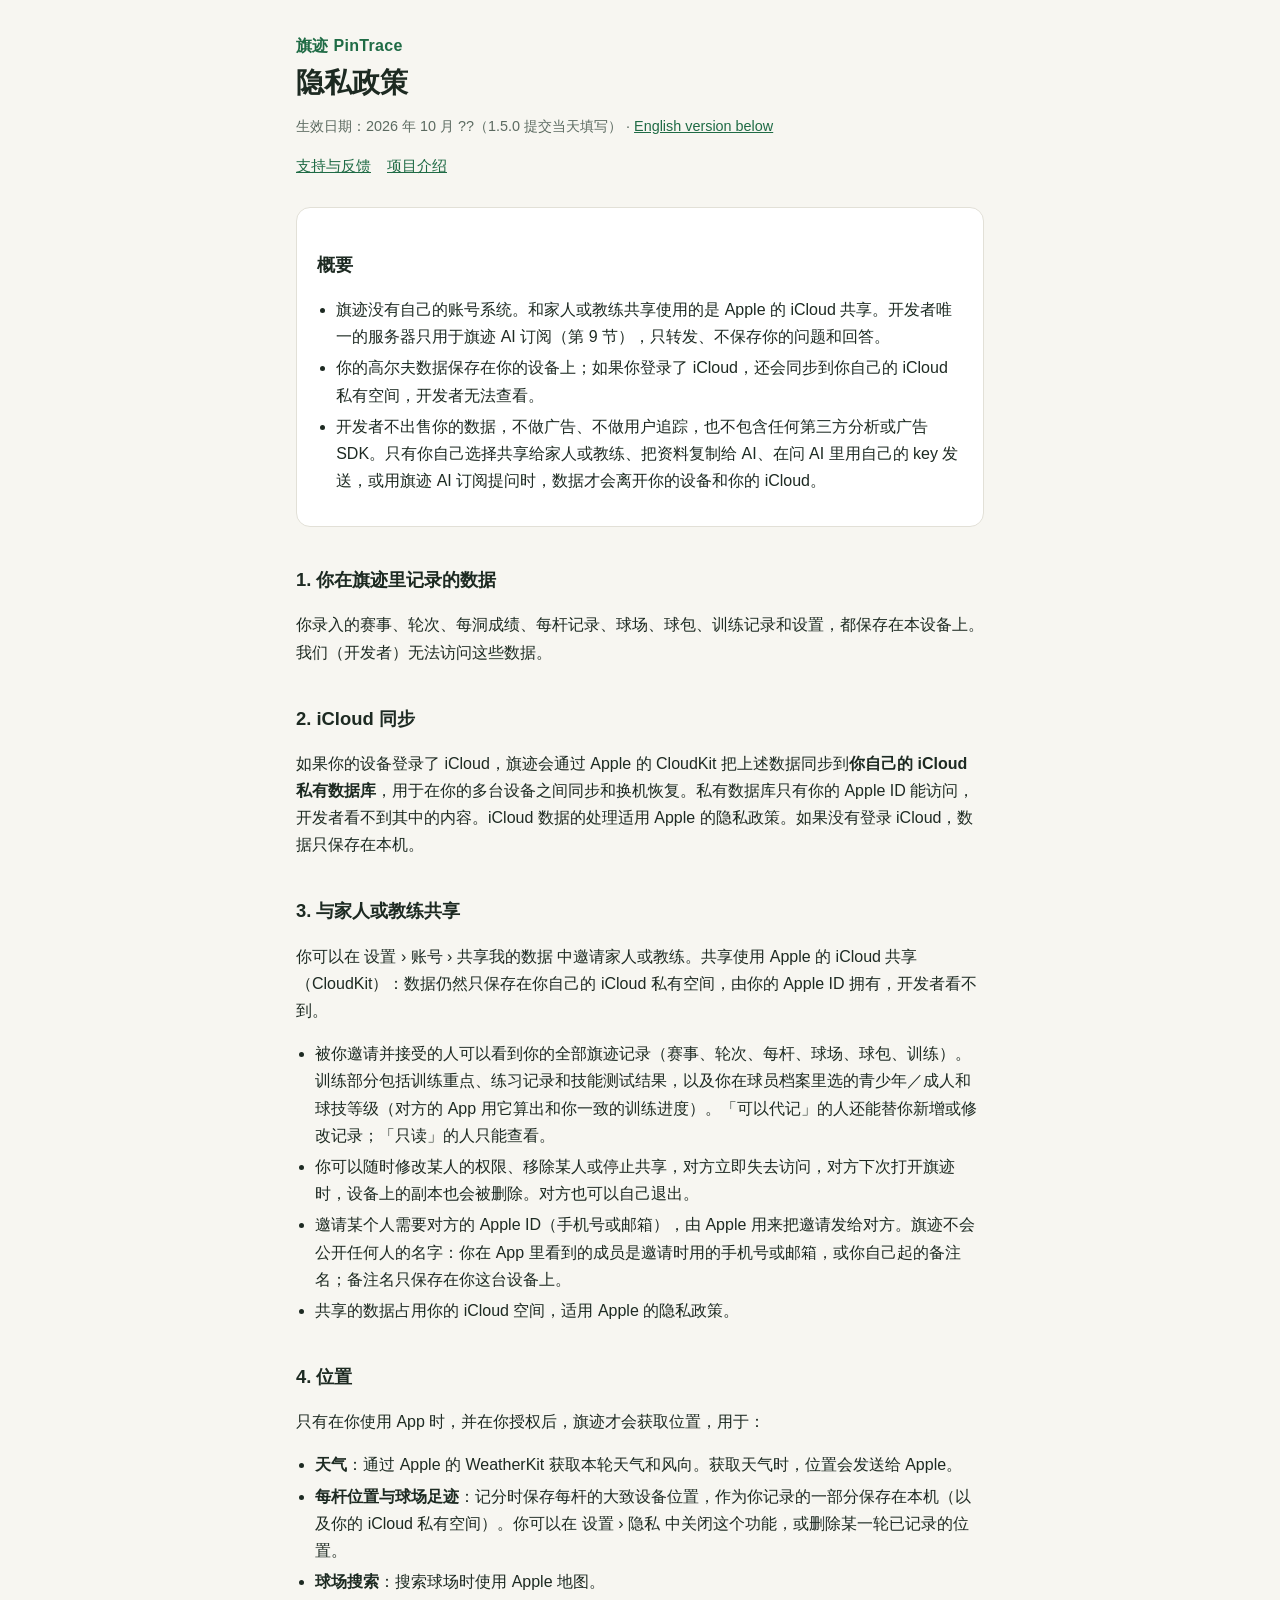
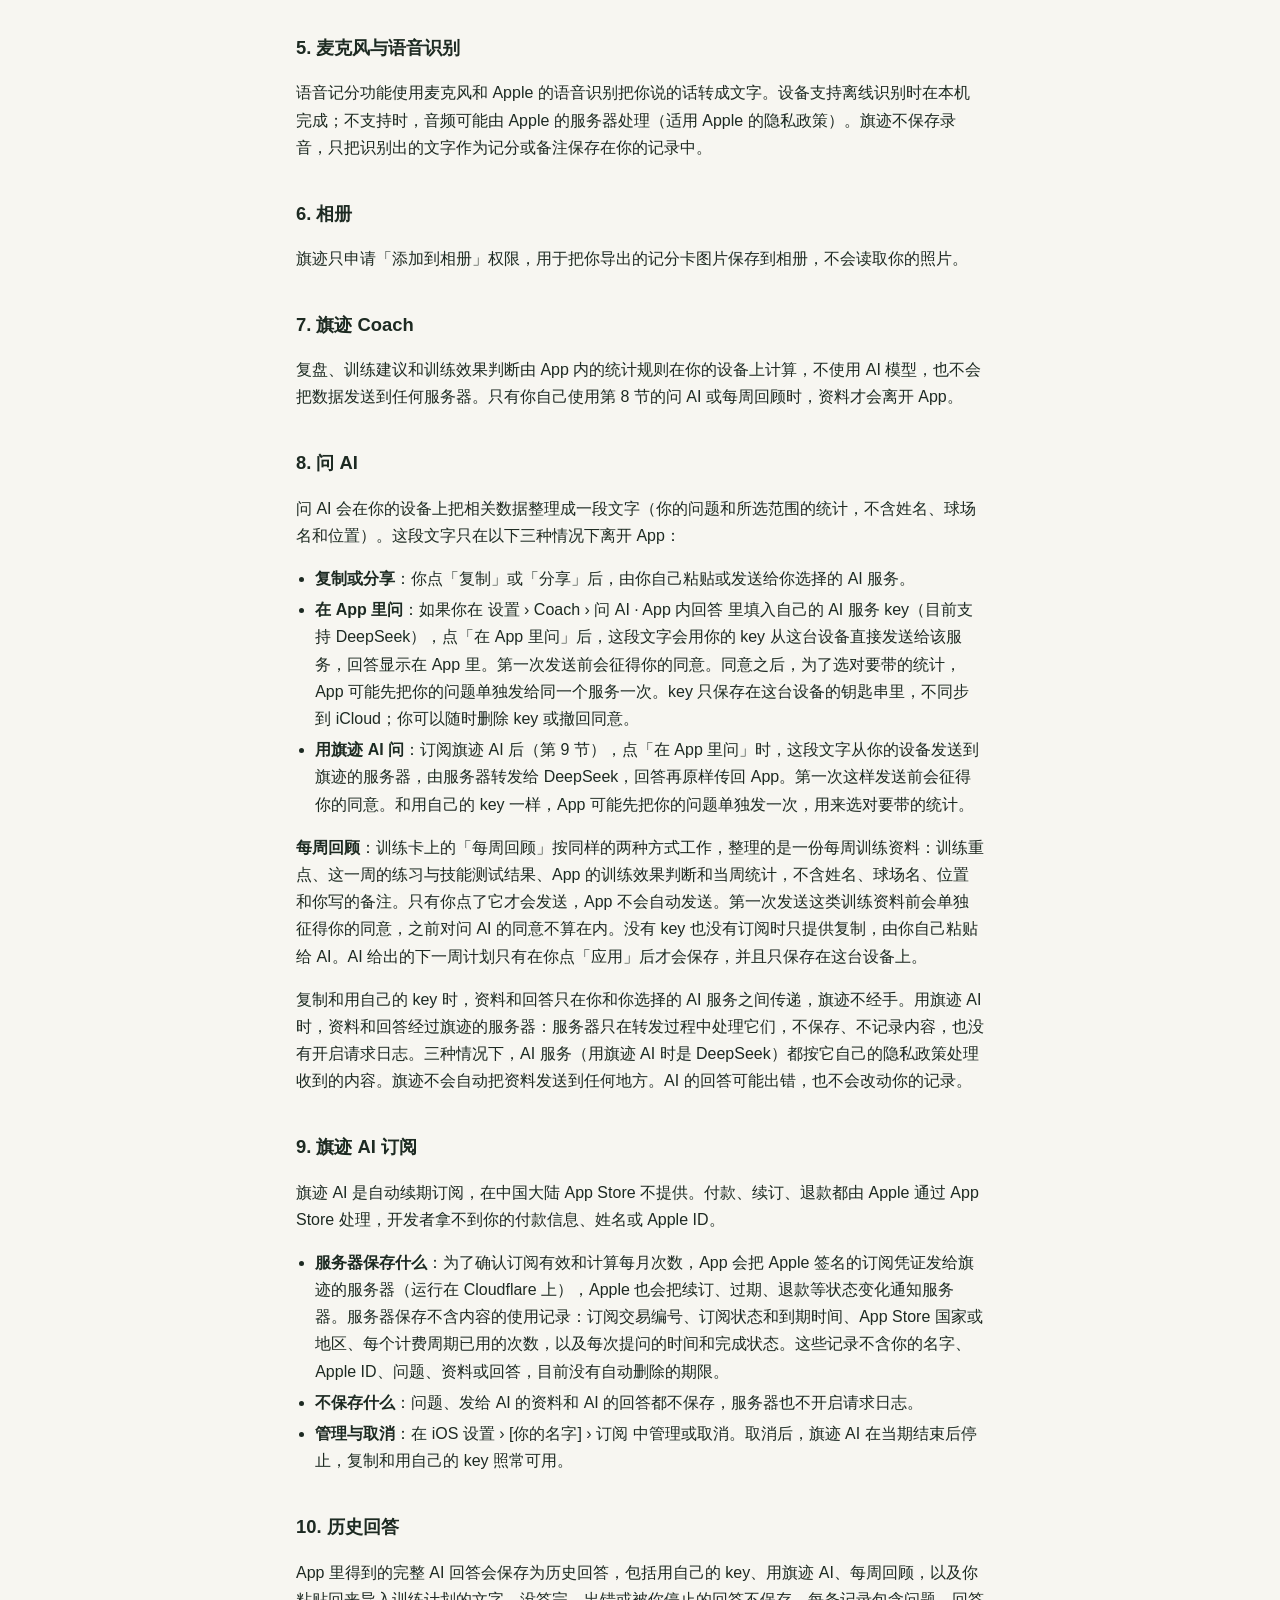
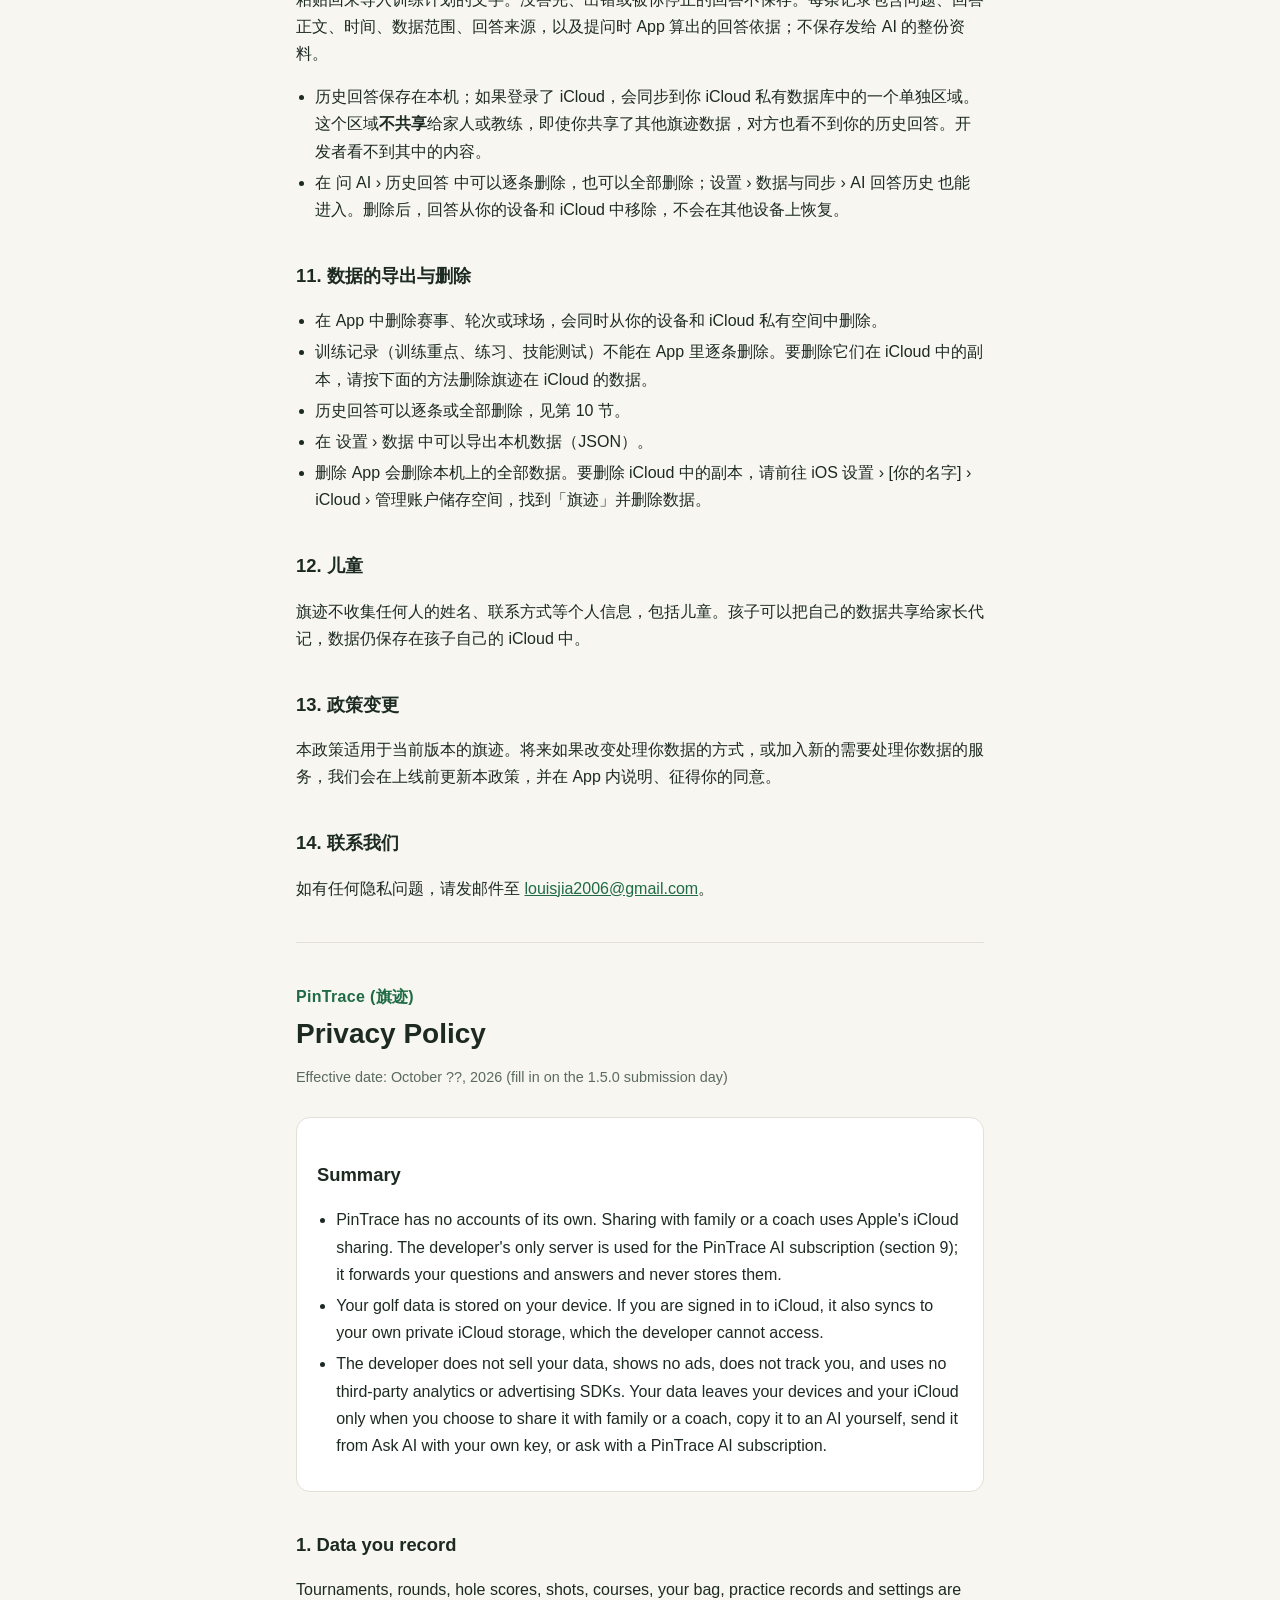
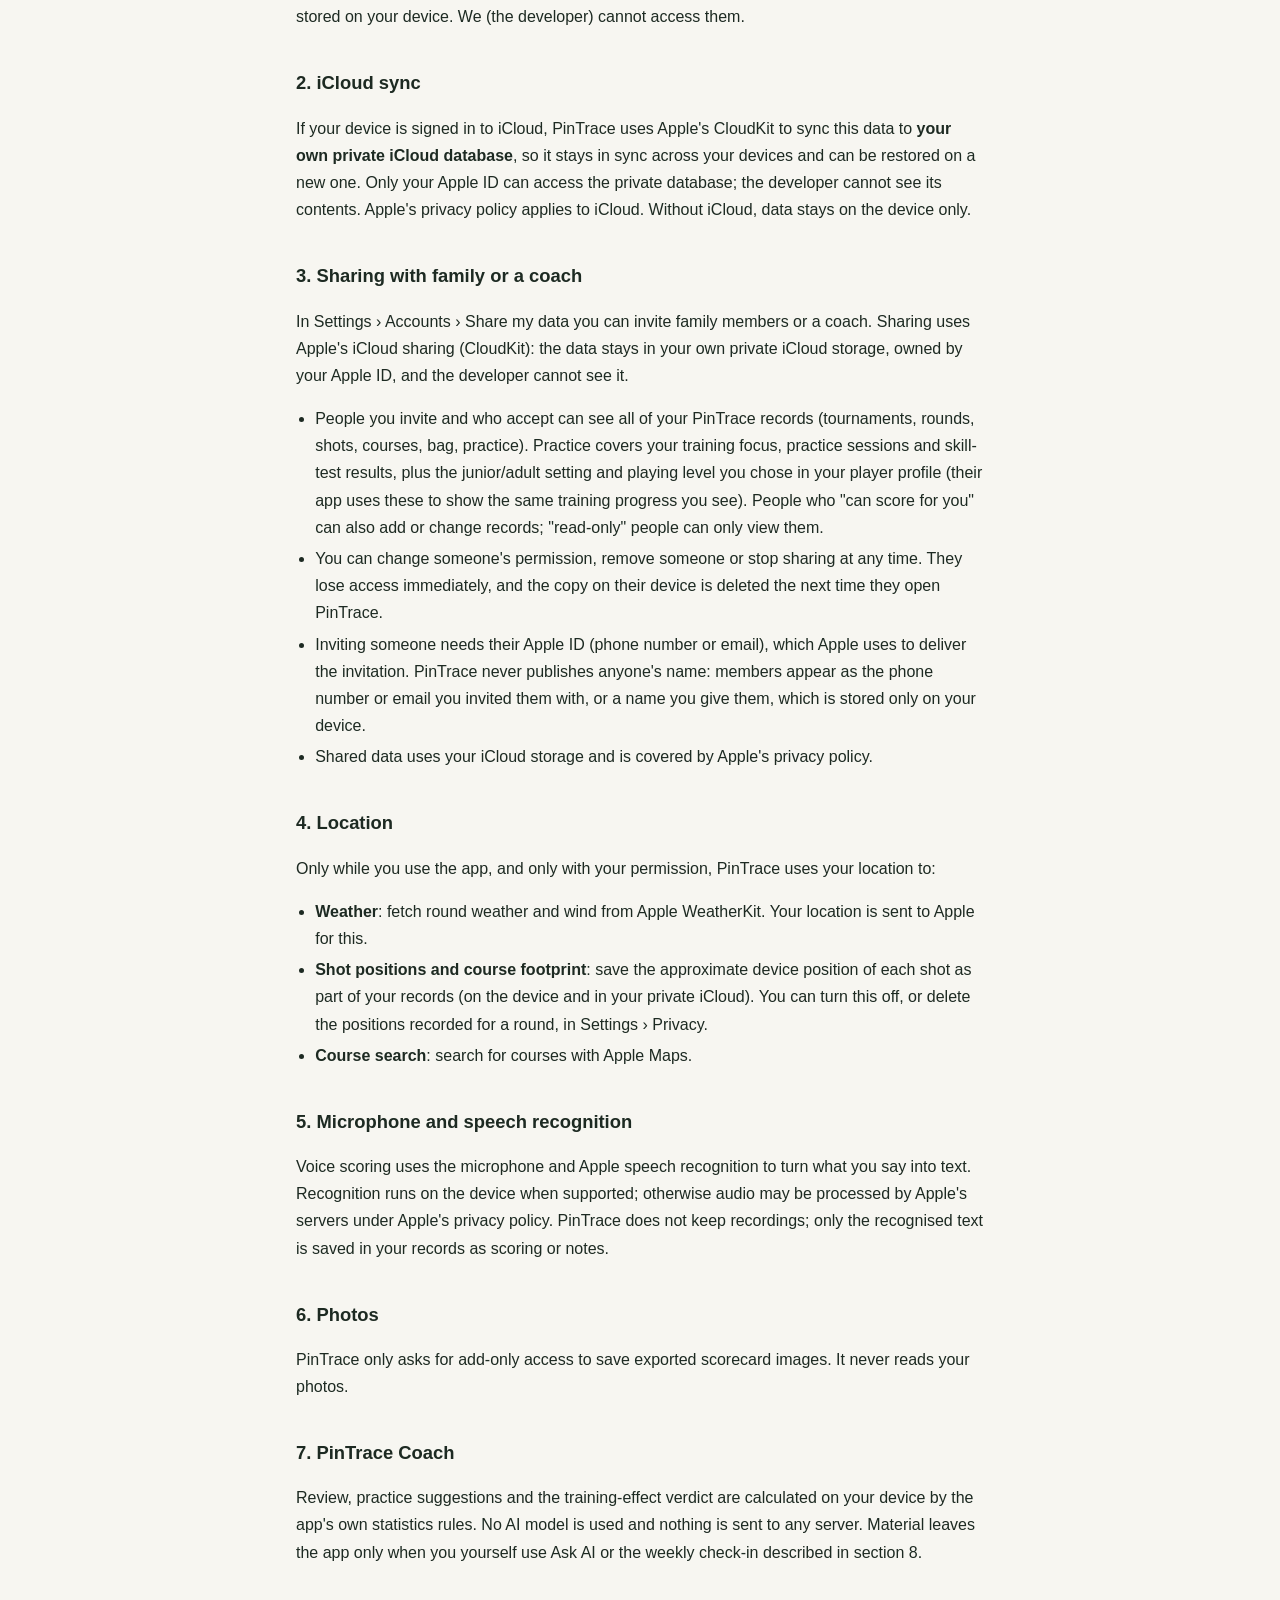
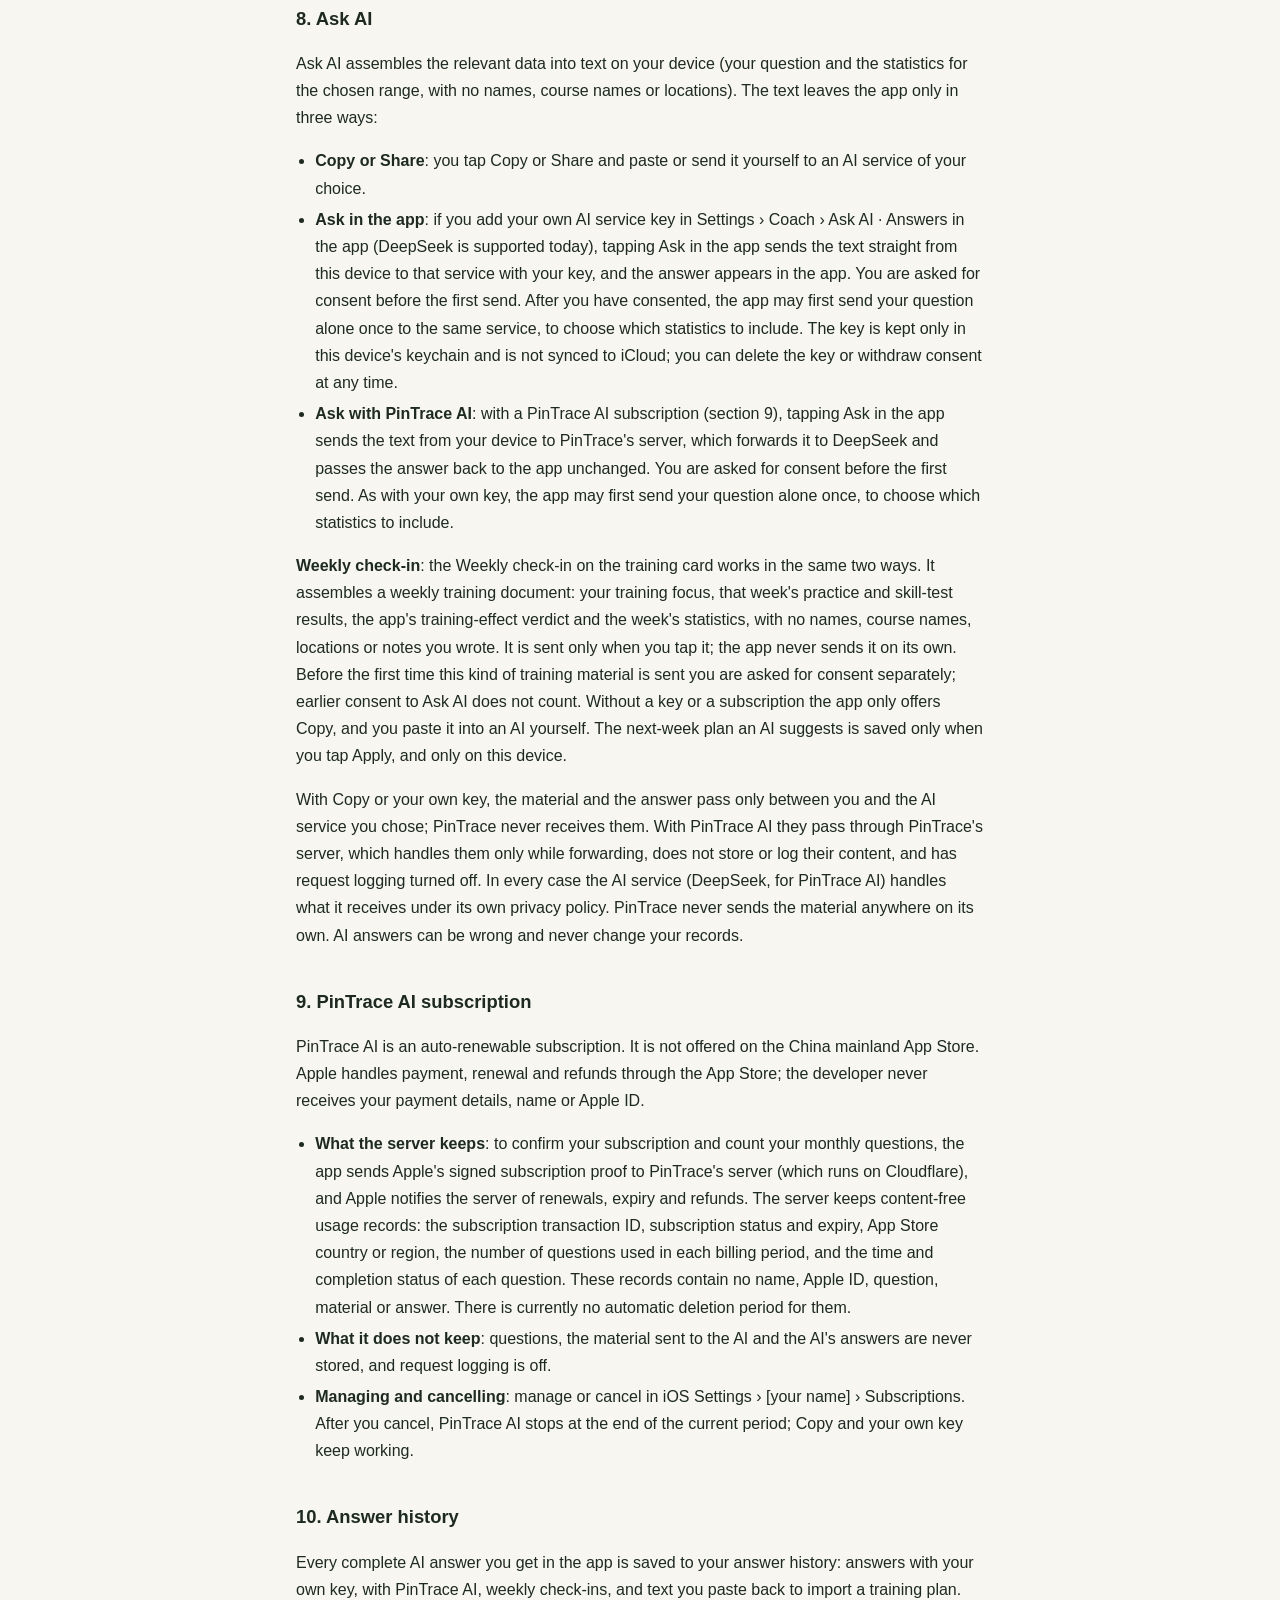
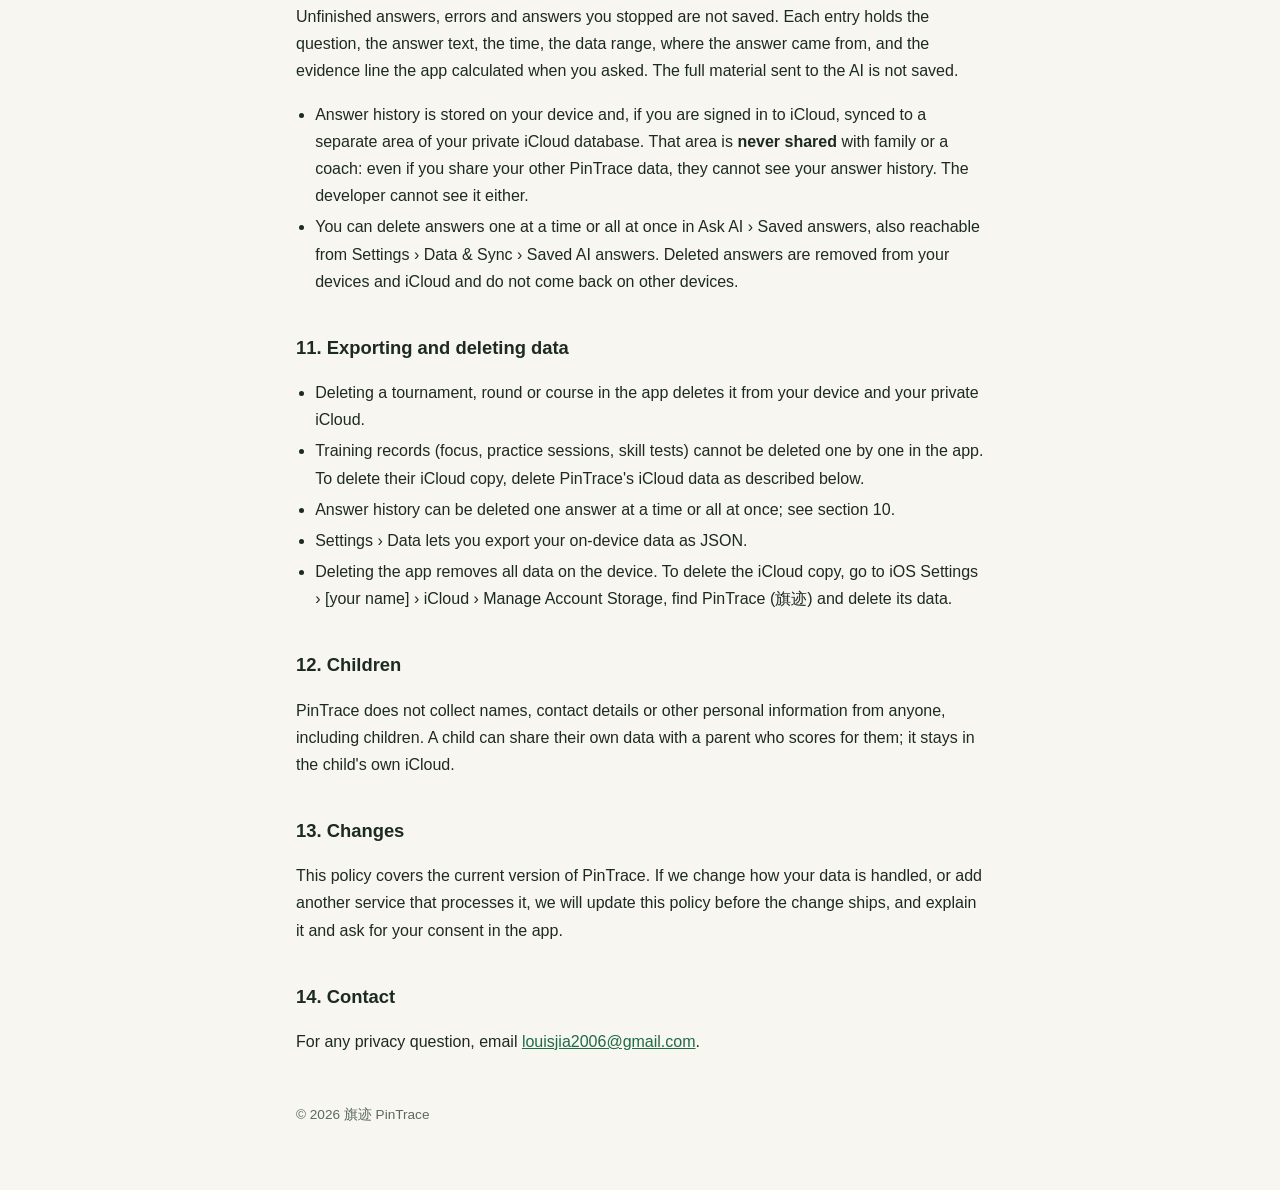
==== commit 78ec0ce2: "Privacy 1.5.0: English menu names match the app (Saved answers)" ====
--- a/privacy.html
+++ b/privacy.html
@@ -171,7 +171,7 @@
 <p>Every complete AI answer you get in the app is saved to your answer history: answers with your own key, with PinTrace AI, weekly check-ins, and text you paste back to import a training plan. Unfinished answers, errors and answers you stopped are not saved. Each entry holds the question, the answer text, the time, the data range, where the answer came from, and the evidence line the app calculated when you asked. The full material sent to the AI is not saved.</p>
 <ul>
   <li>Answer history is stored on your device and, if you are signed in to iCloud, synced to a separate area of your private iCloud database. That area is <strong>never shared</strong> with family or a coach: even if you share your other PinTrace data, they cannot see your answer history. The developer cannot see it either.</li>
-  <li>You can delete answers one at a time or all at once in Ask AI › Answer history, also reachable from Settings › Data &amp; Sync › AI answer history. Deleted answers are removed from your devices and iCloud and do not come back on other devices.</li>
+  <li>You can delete answers one at a time or all at once in Ask AI › Saved answers, also reachable from Settings › Data &amp; Sync › Saved AI answers. Deleted answers are removed from your devices and iCloud and do not come back on other devices.</li>
 </ul>
 
 <h2>11. Exporting and deleting data</h2>
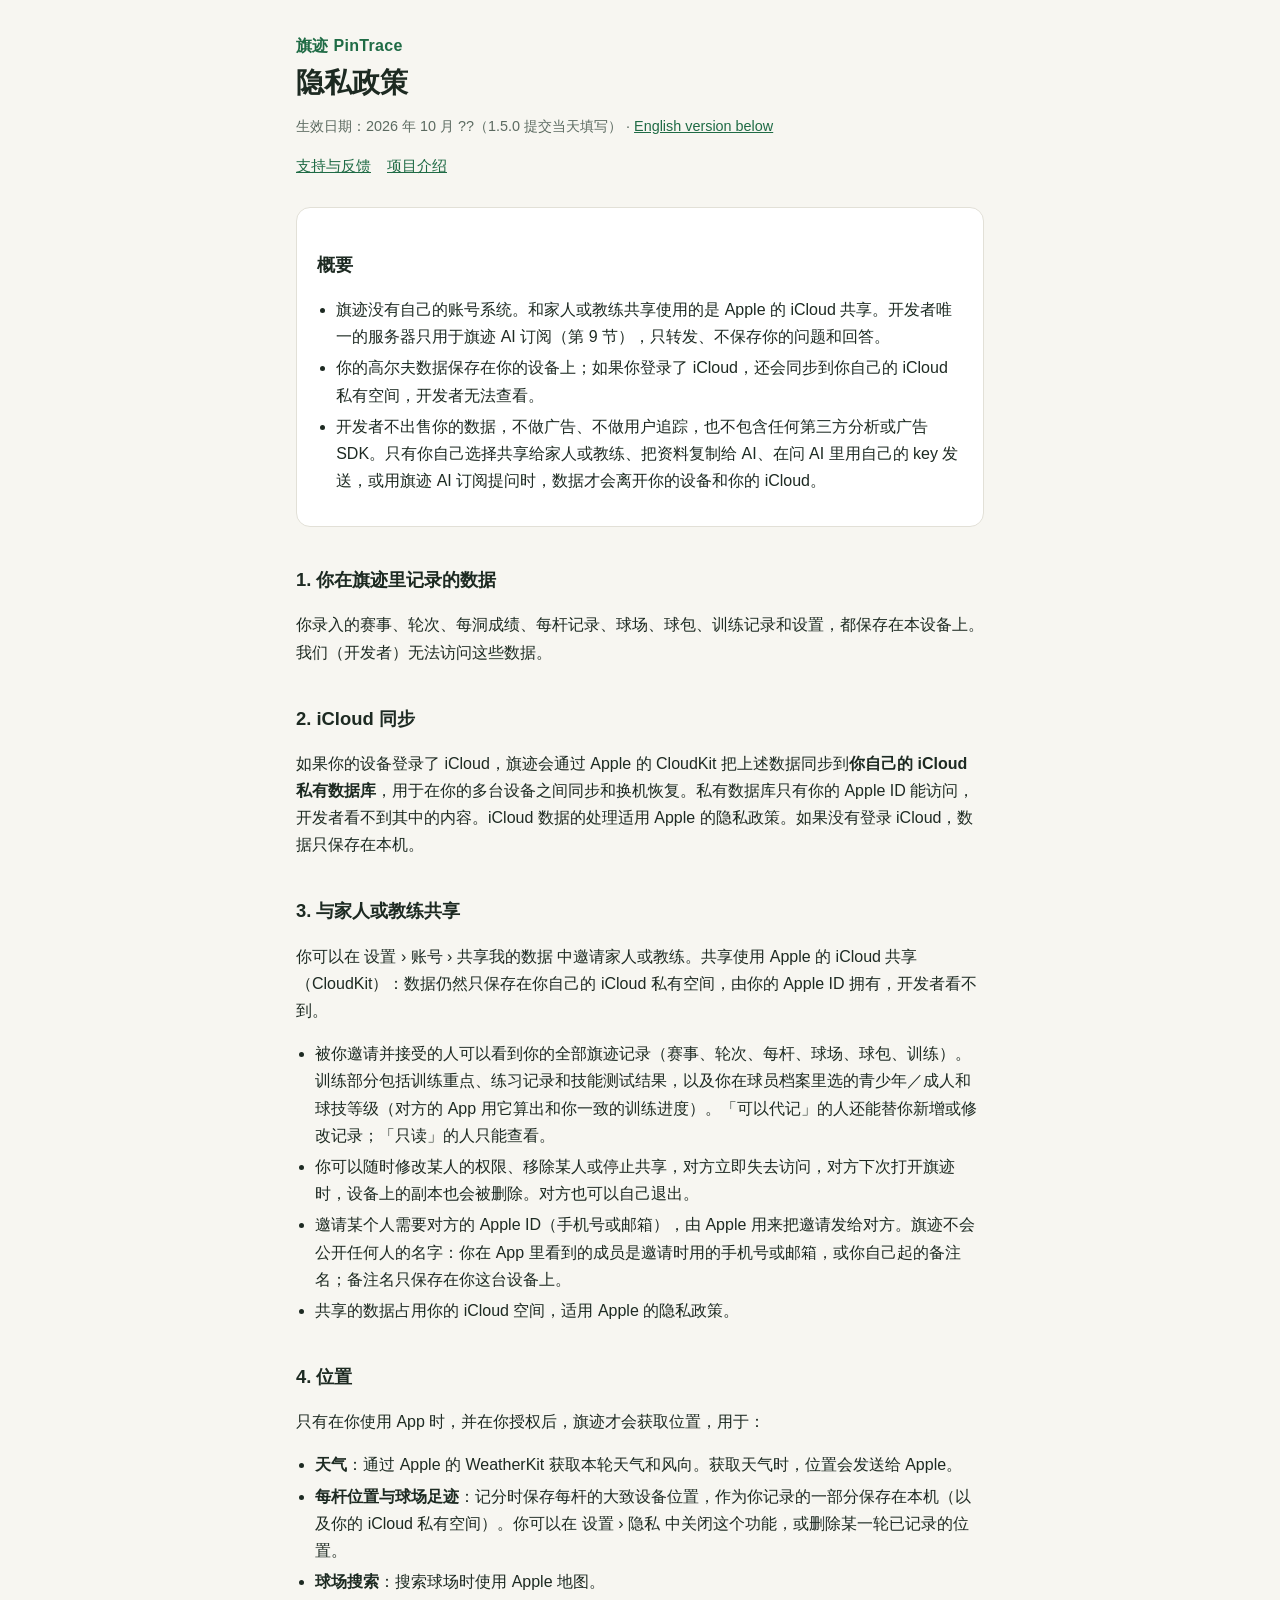
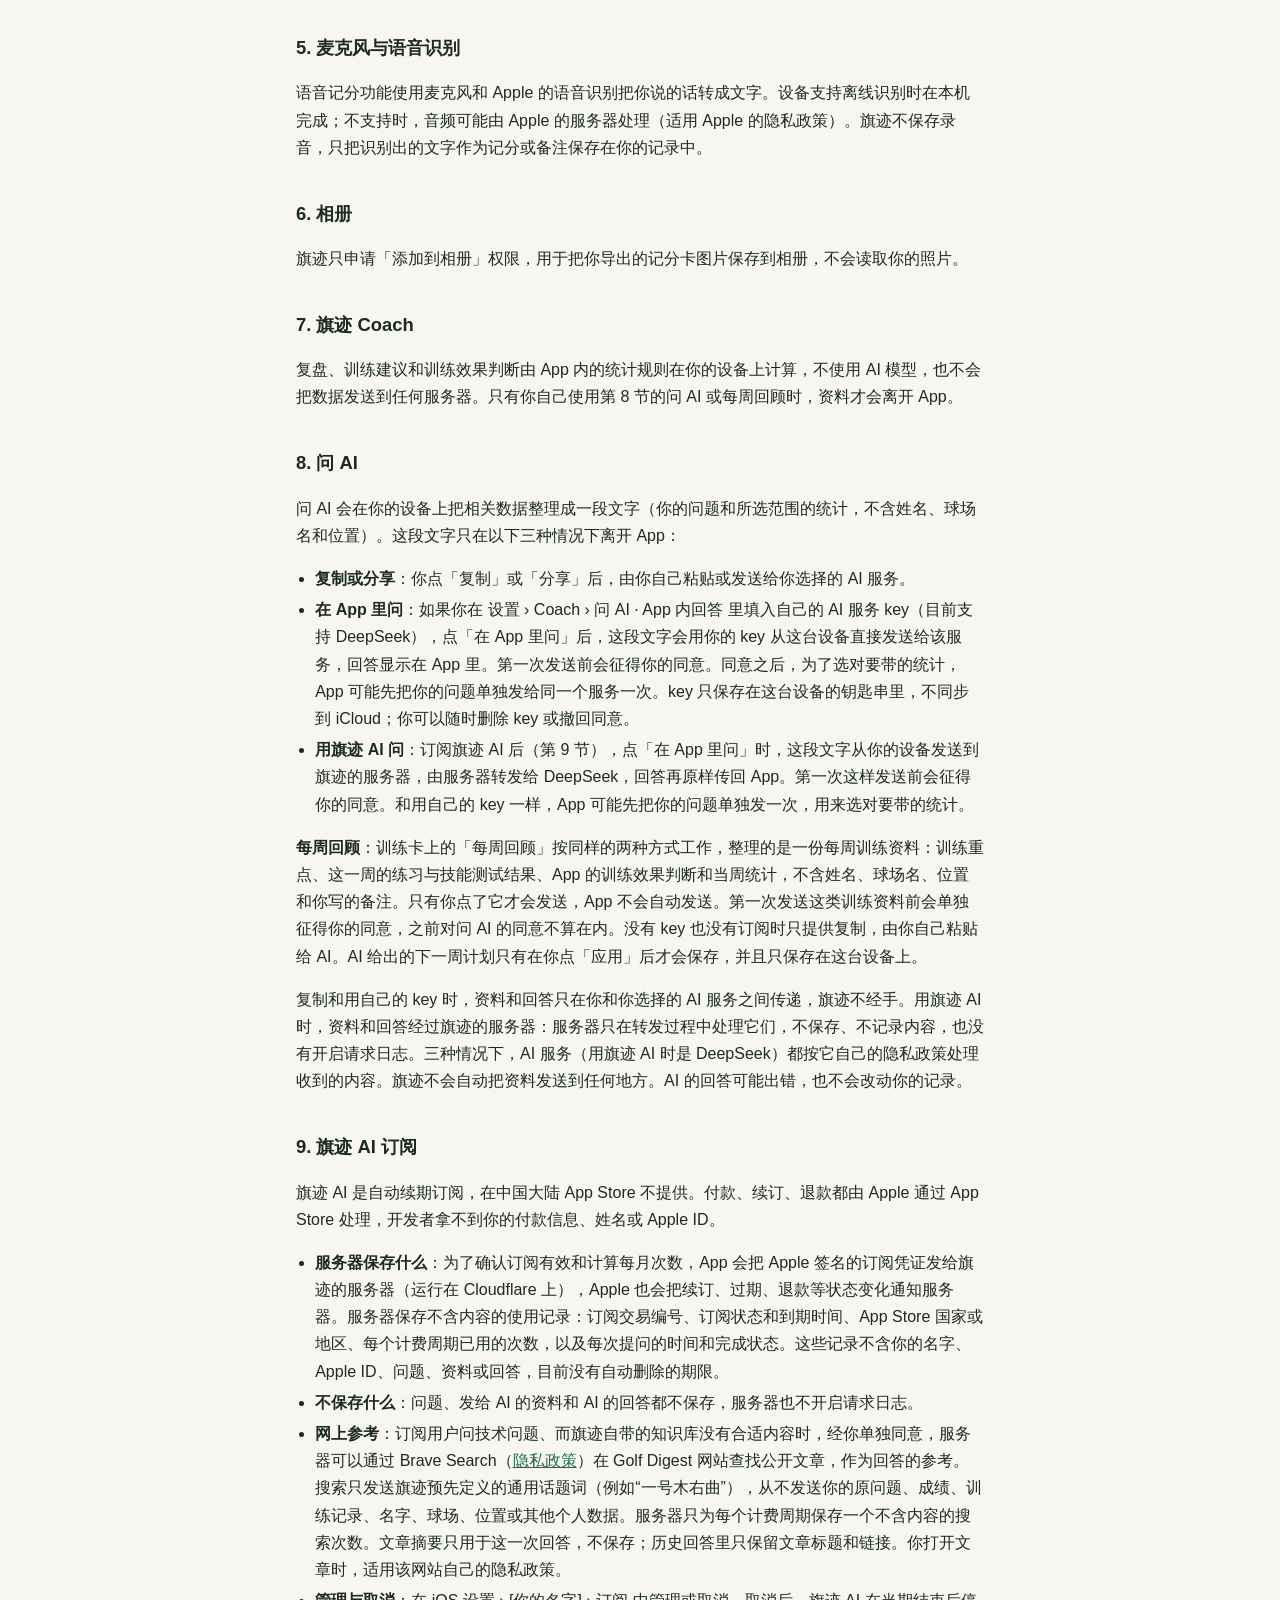
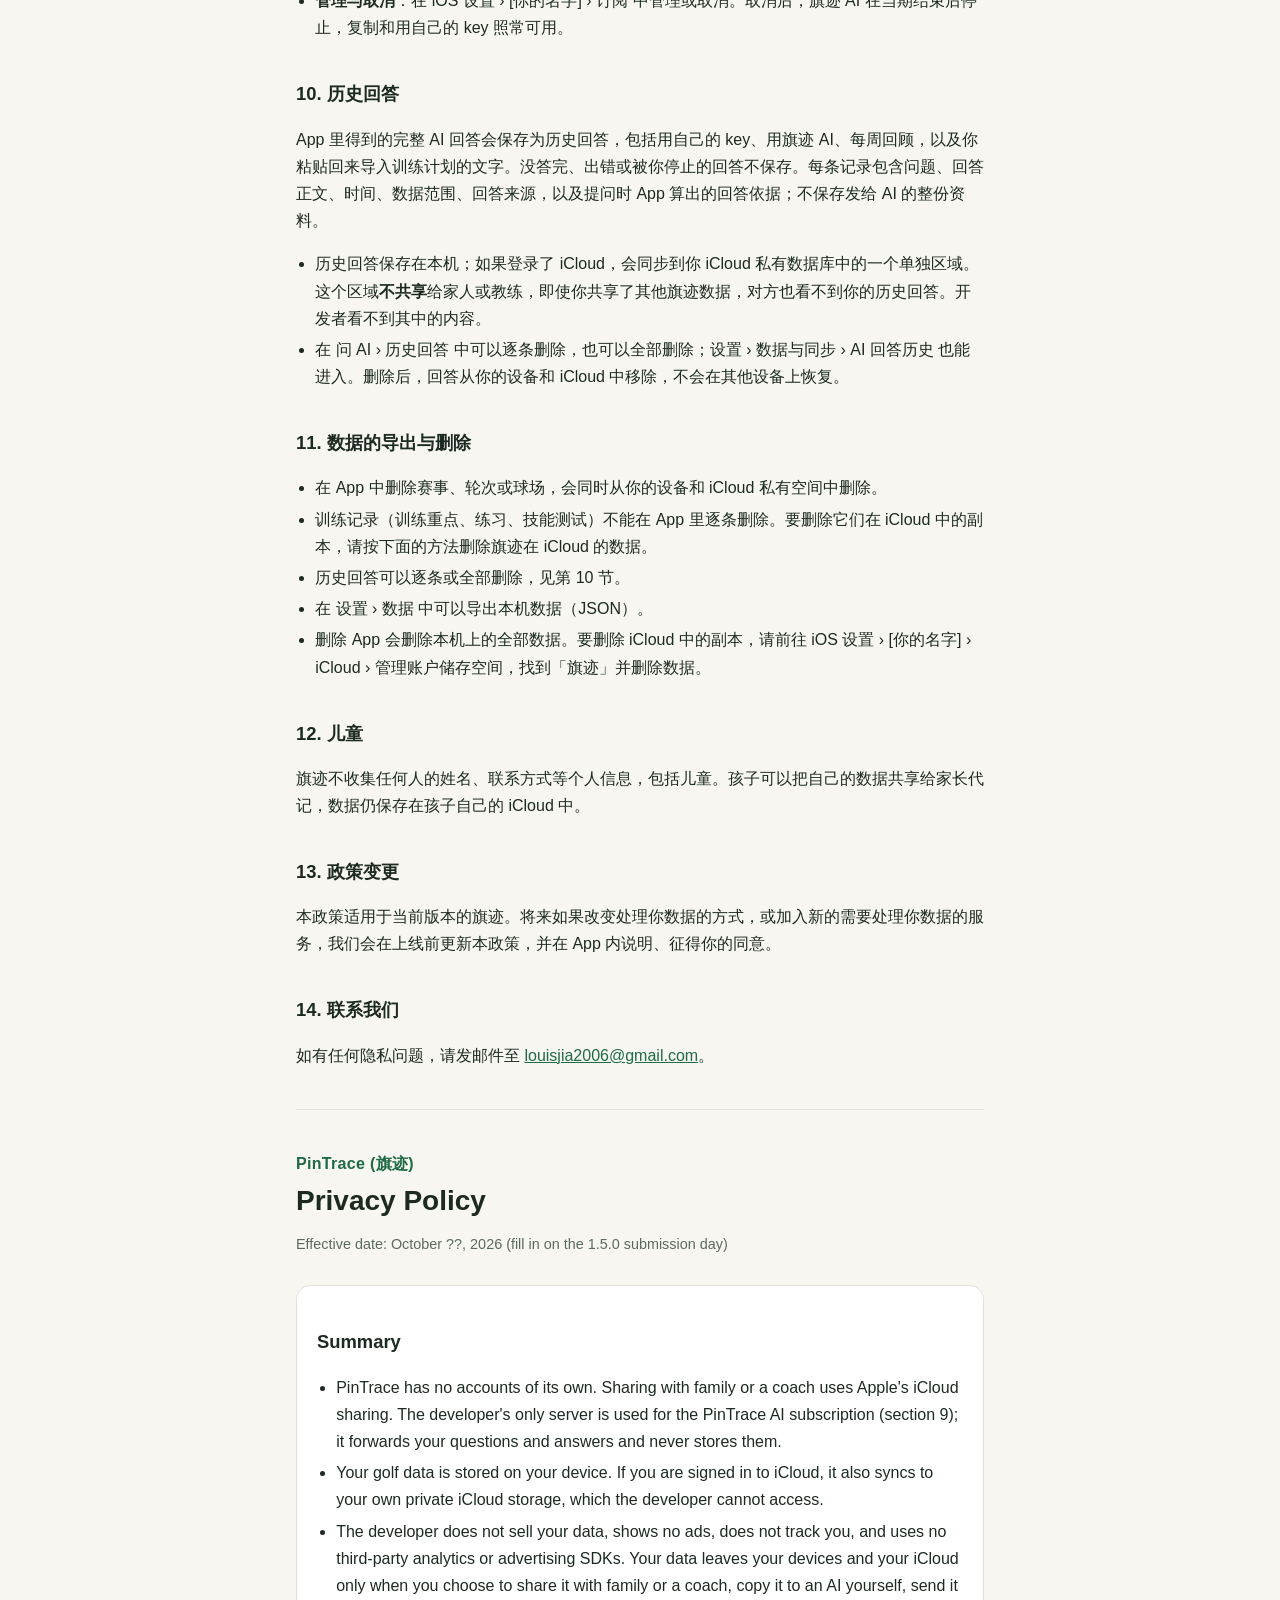
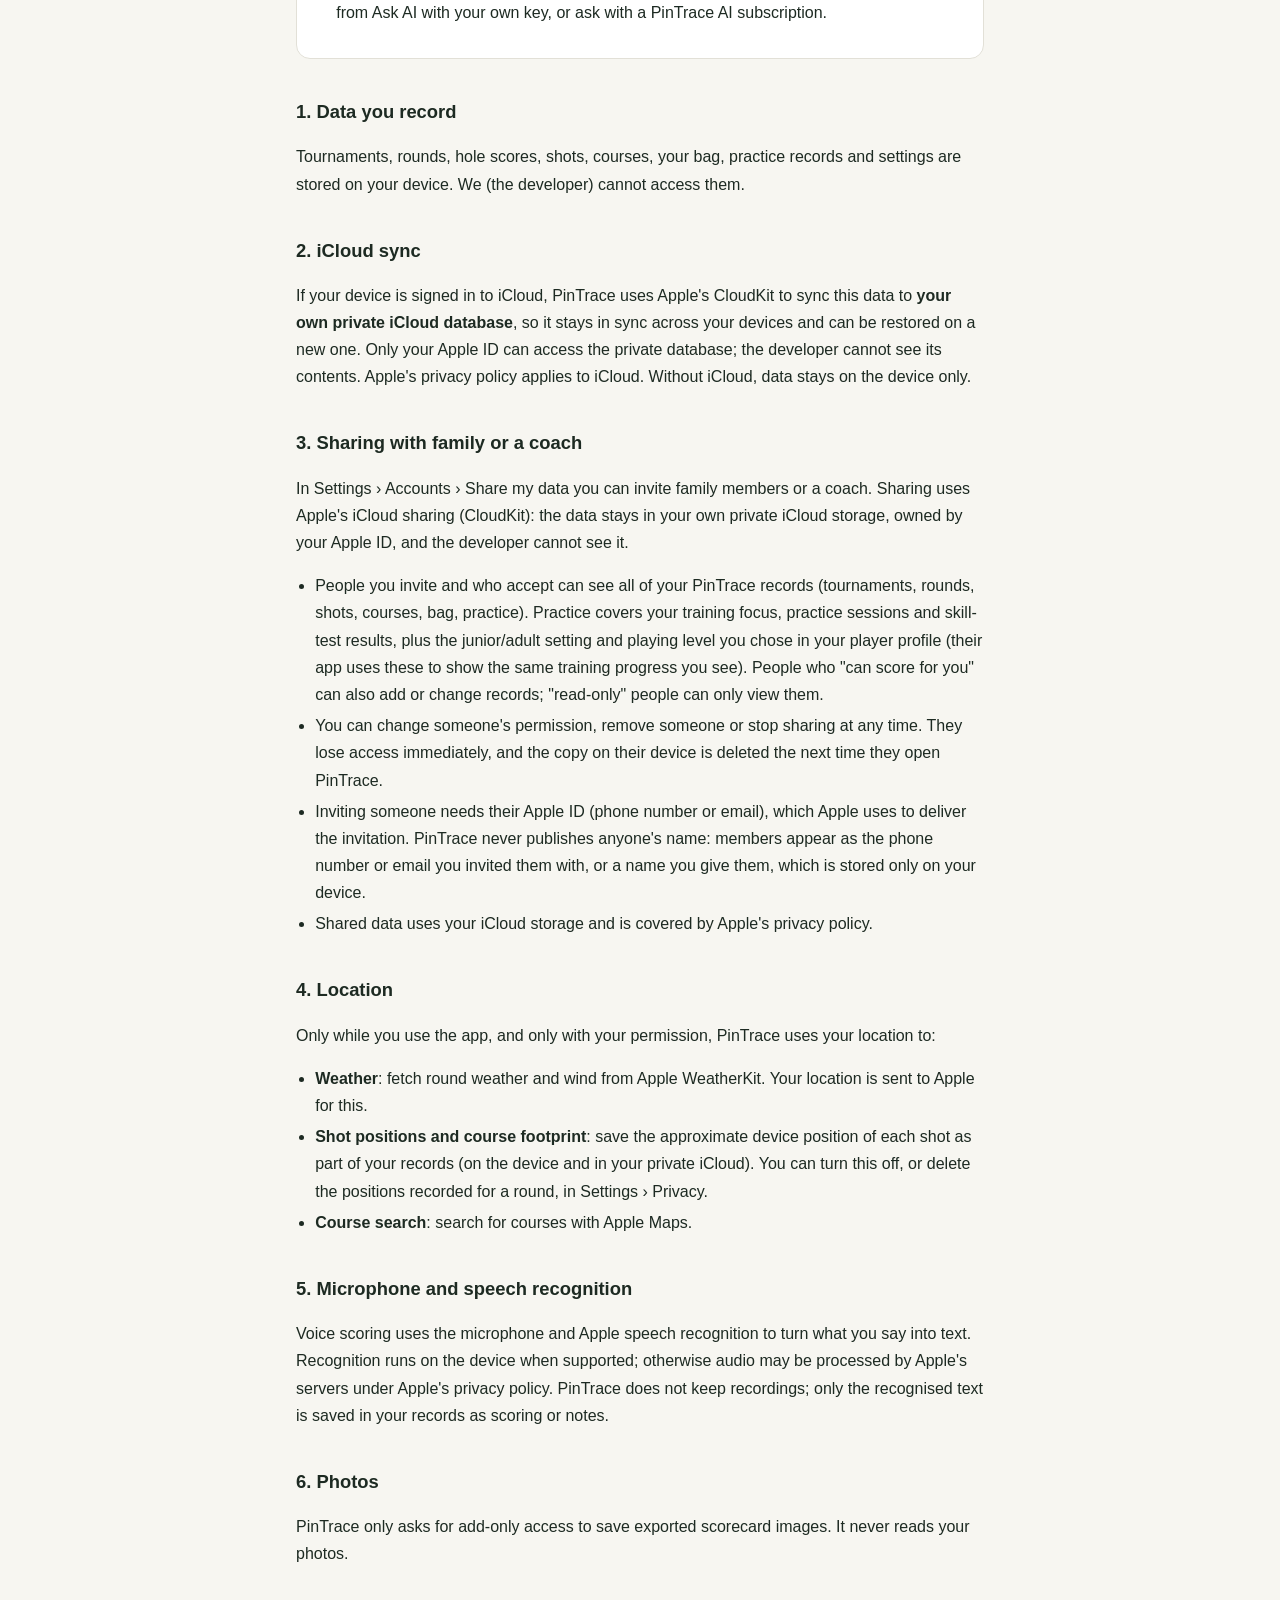
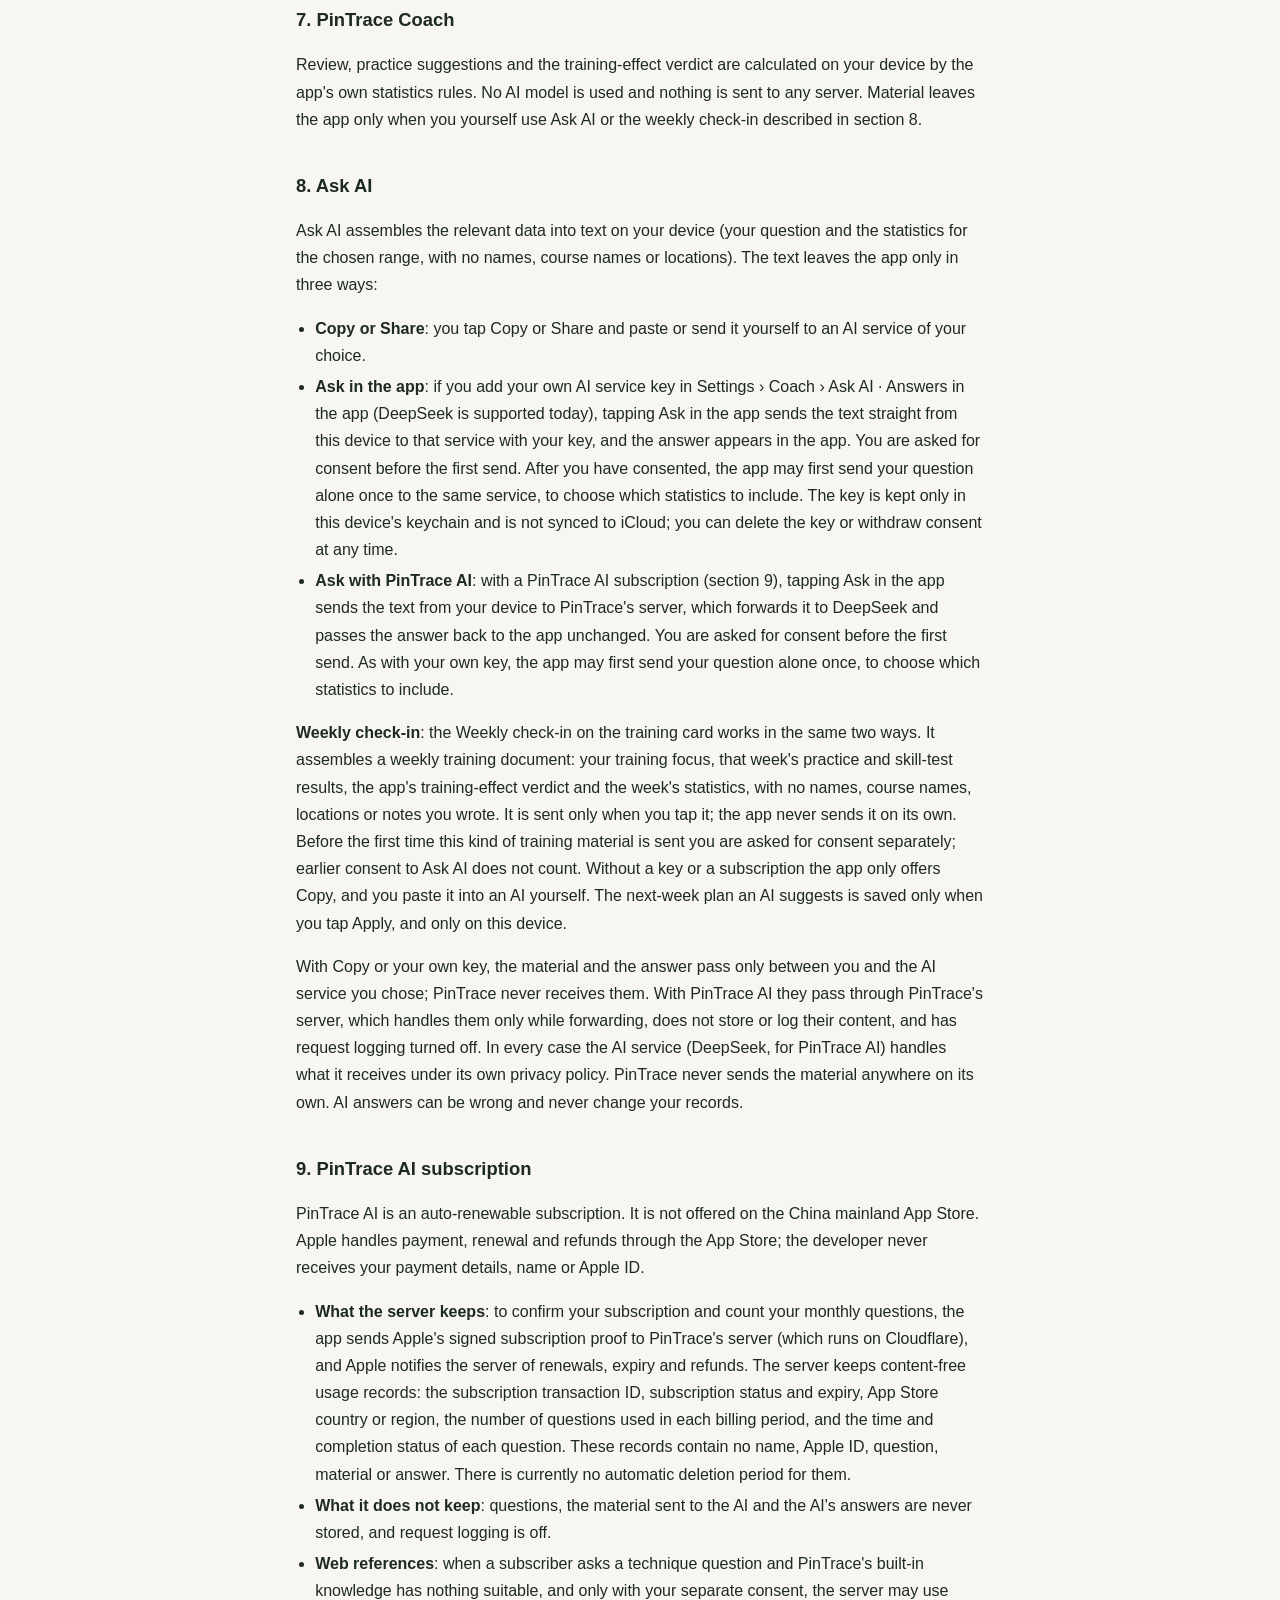
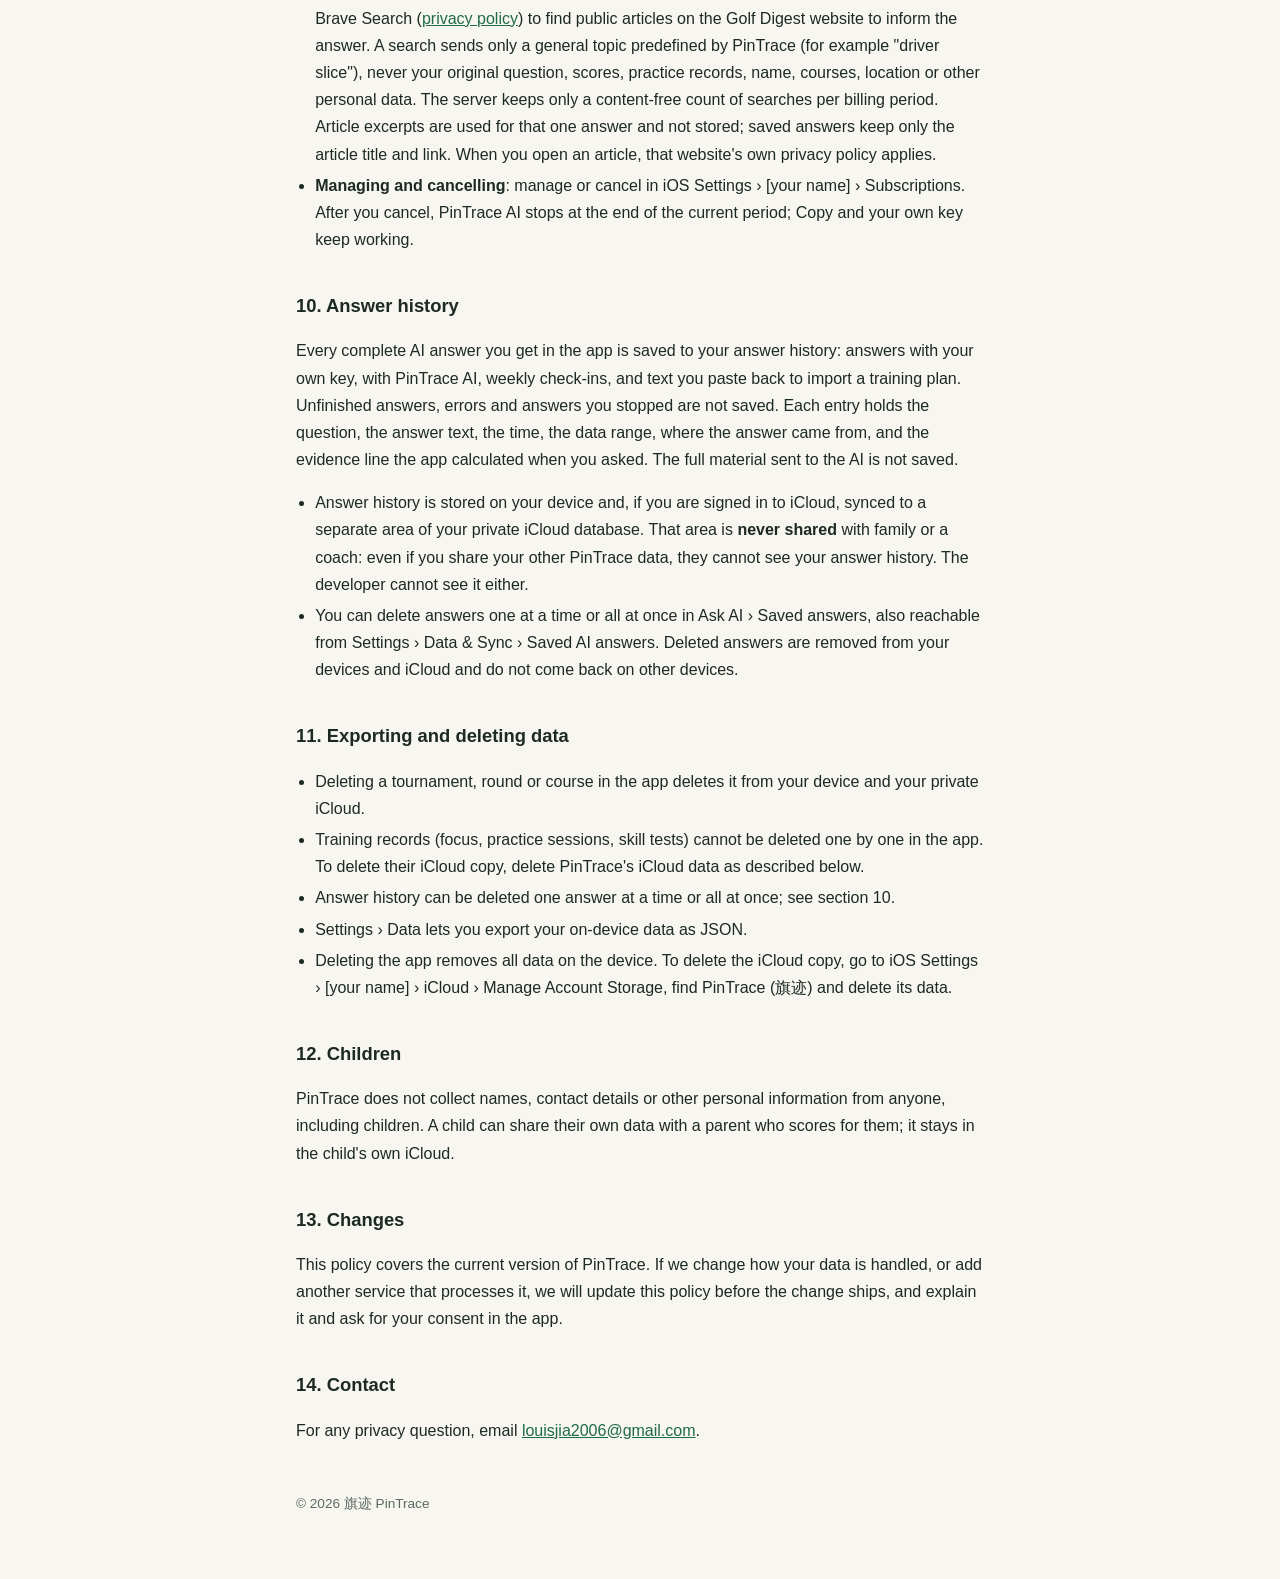
==== commit 07d40e3f: "Privacy 1.5.0: web references for subscribers (Brave Search, Golf Digest, topic terms only, excerpts" ====
--- a/privacy.html
+++ b/privacy.html
@@ -72,6 +72,7 @@
 <ul>
   <li><strong>服务器保存什么</strong>：为了确认订阅有效和计算每月次数，App 会把 Apple 签名的订阅凭证发给旗迹的服务器（运行在 Cloudflare 上），Apple 也会把续订、过期、退款等状态变化通知服务器。服务器保存不含内容的使用记录：订阅交易编号、订阅状态和到期时间、App Store 国家或地区、每个计费周期已用的次数，以及每次提问的时间和完成状态。这些记录不含你的名字、Apple ID、问题、资料或回答，目前没有自动删除的期限。</li>
   <li><strong>不保存什么</strong>：问题、发给 AI 的资料和 AI 的回答都不保存，服务器也不开启请求日志。</li>
+  <li><strong>网上参考</strong>：订阅用户问技术问题、而旗迹自带的知识库没有合适内容时，经你单独同意，服务器可以通过 Brave Search（<a href="https://search.brave.com/help/privacy-policy">隐私政策</a>）在 Golf Digest 网站查找公开文章，作为回答的参考。搜索只发送旗迹预先定义的通用话题词（例如“一号木右曲”），从不发送你的原问题、成绩、训练记录、名字、球场、位置或其他个人数据。服务器只为每个计费周期保存一个不含内容的搜索次数。文章摘要只用于这一次回答，不保存；历史回答里只保留文章标题和链接。你打开文章时，适用该网站自己的隐私政策。</li>
   <li><strong>管理与取消</strong>：在 iOS 设置 › [你的名字] › 订阅 中管理或取消。取消后，旗迹 AI 在当期结束后停止，复制和用自己的 key 照常可用。</li>
 </ul>
 
@@ -164,6 +165,7 @@
 <ul>
   <li><strong>What the server keeps</strong>: to confirm your subscription and count your monthly questions, the app sends Apple's signed subscription proof to PinTrace's server (which runs on Cloudflare), and Apple notifies the server of renewals, expiry and refunds. The server keeps content-free usage records: the subscription transaction ID, subscription status and expiry, App Store country or region, the number of questions used in each billing period, and the time and completion status of each question. These records contain no name, Apple ID, question, material or answer. There is currently no automatic deletion period for them.</li>
   <li><strong>What it does not keep</strong>: questions, the material sent to the AI and the AI's answers are never stored, and request logging is off.</li>
+  <li><strong>Web references</strong>: when a subscriber asks a technique question and PinTrace's built-in knowledge has nothing suitable, and only with your separate consent, the server may use Brave Search (<a href="https://search.brave.com/help/privacy-policy">privacy policy</a>) to find public articles on the Golf Digest website to inform the answer. A search sends only a general topic predefined by PinTrace (for example "driver slice"), never your original question, scores, practice records, name, courses, location or other personal data. The server keeps only a content-free count of searches per billing period. Article excerpts are used for that one answer and not stored; saved answers keep only the article title and link. When you open an article, that website's own privacy policy applies.</li>
   <li><strong>Managing and cancelling</strong>: manage or cancel in iOS Settings › [your name] › Subscriptions. After you cancel, PinTrace AI stops at the end of the current period; Copy and your own key keep working.</li>
 </ul>
 
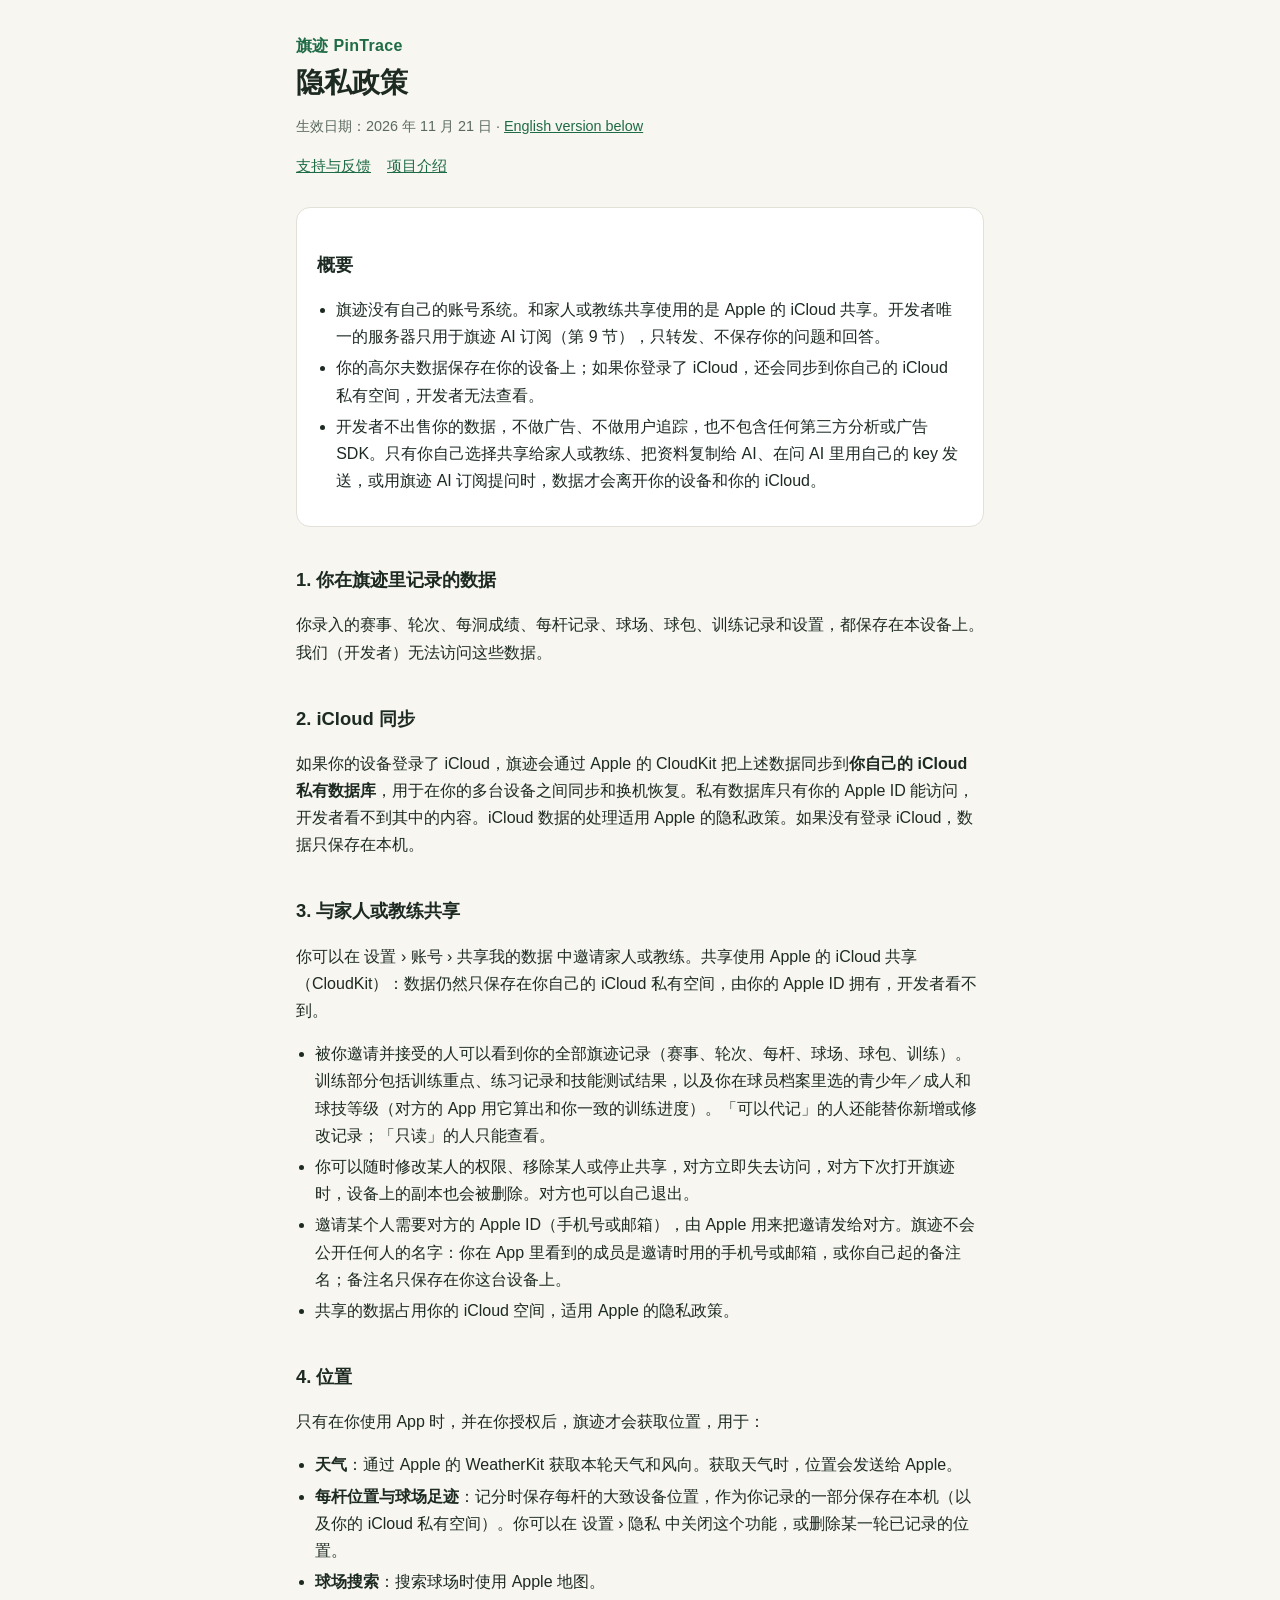
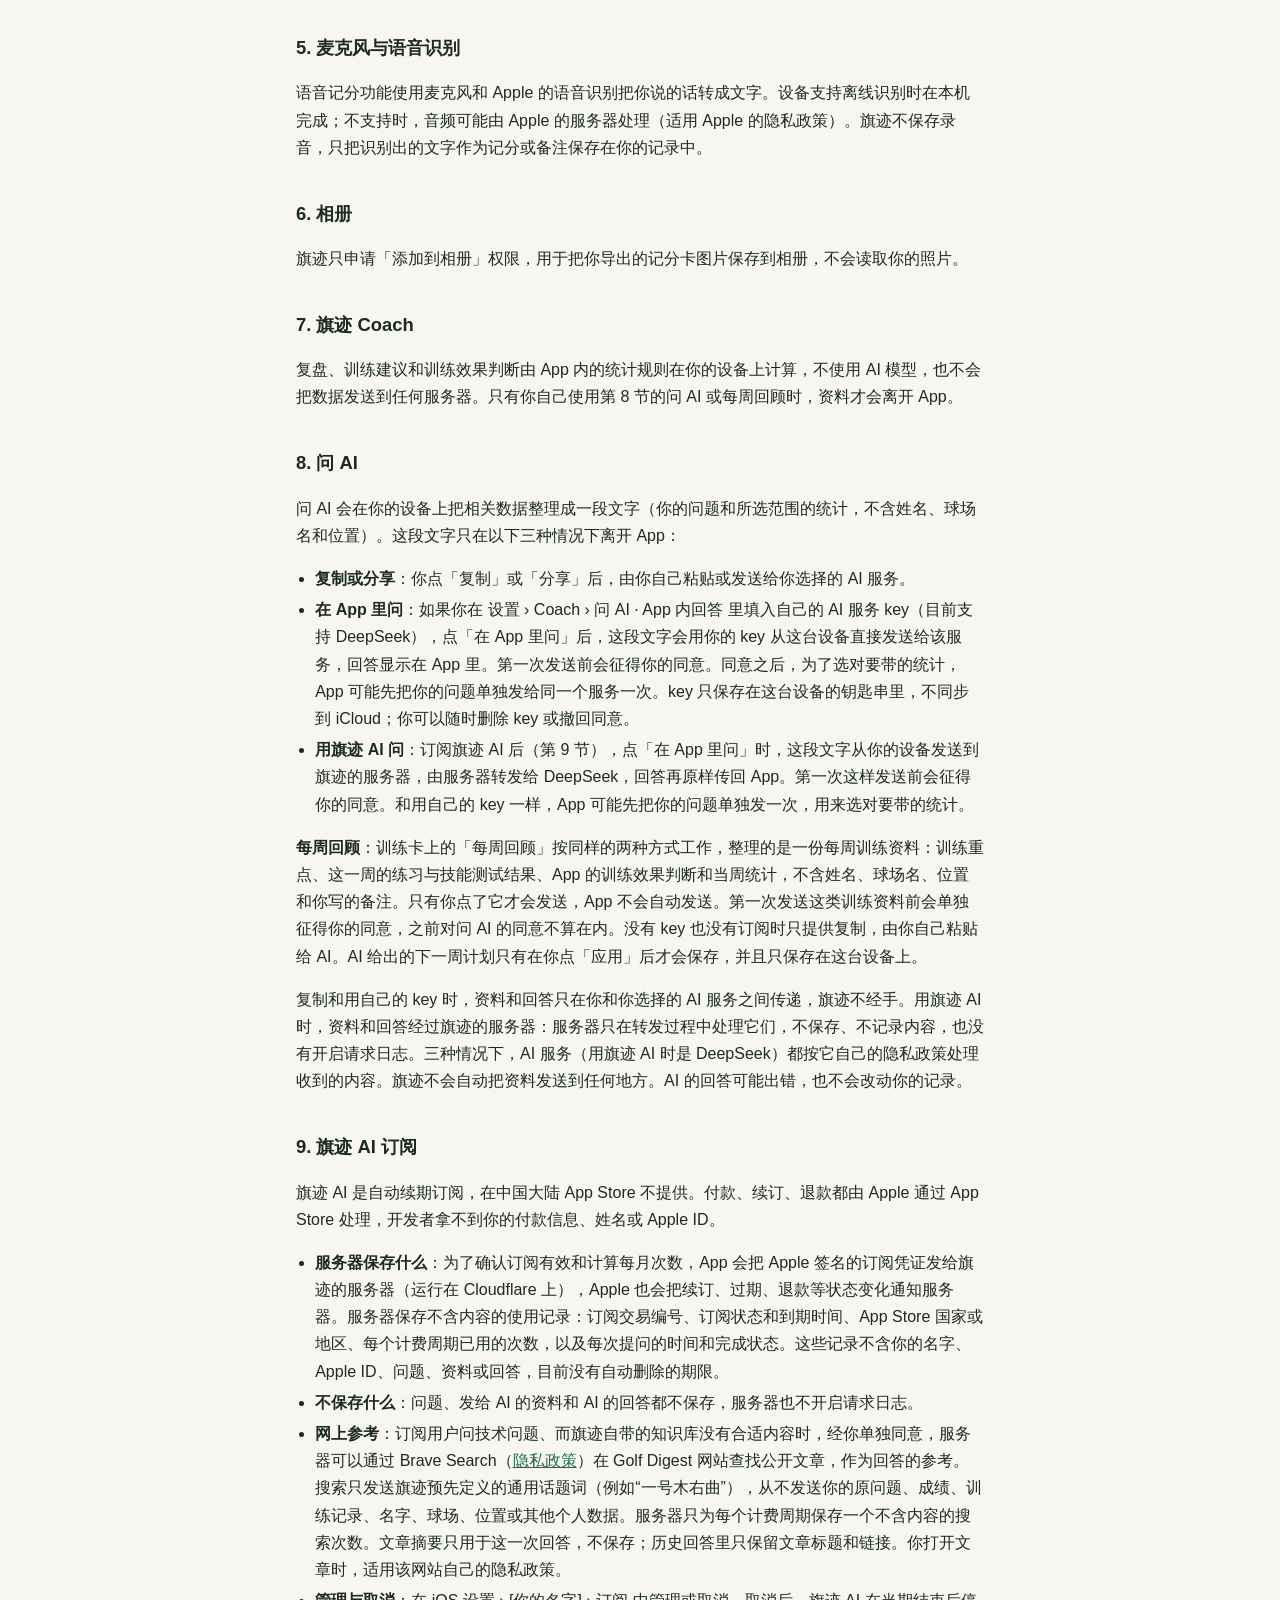
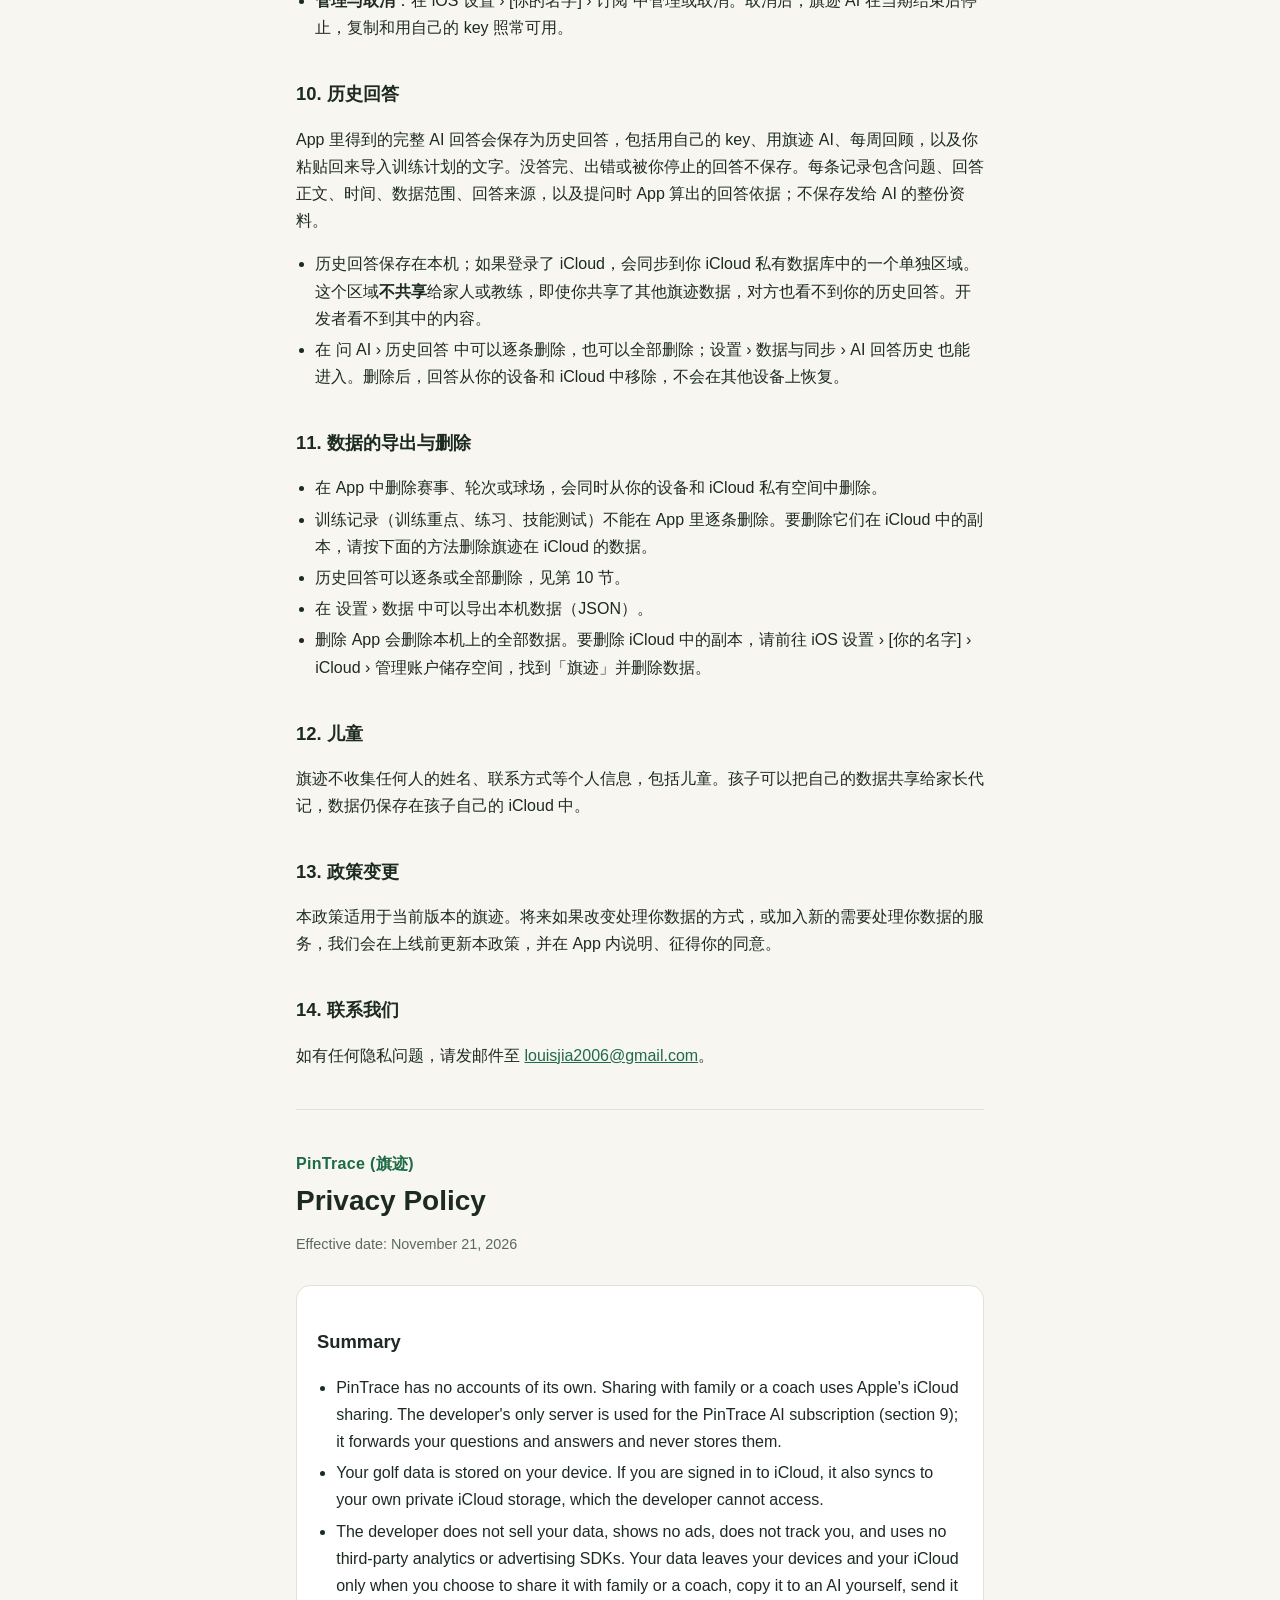
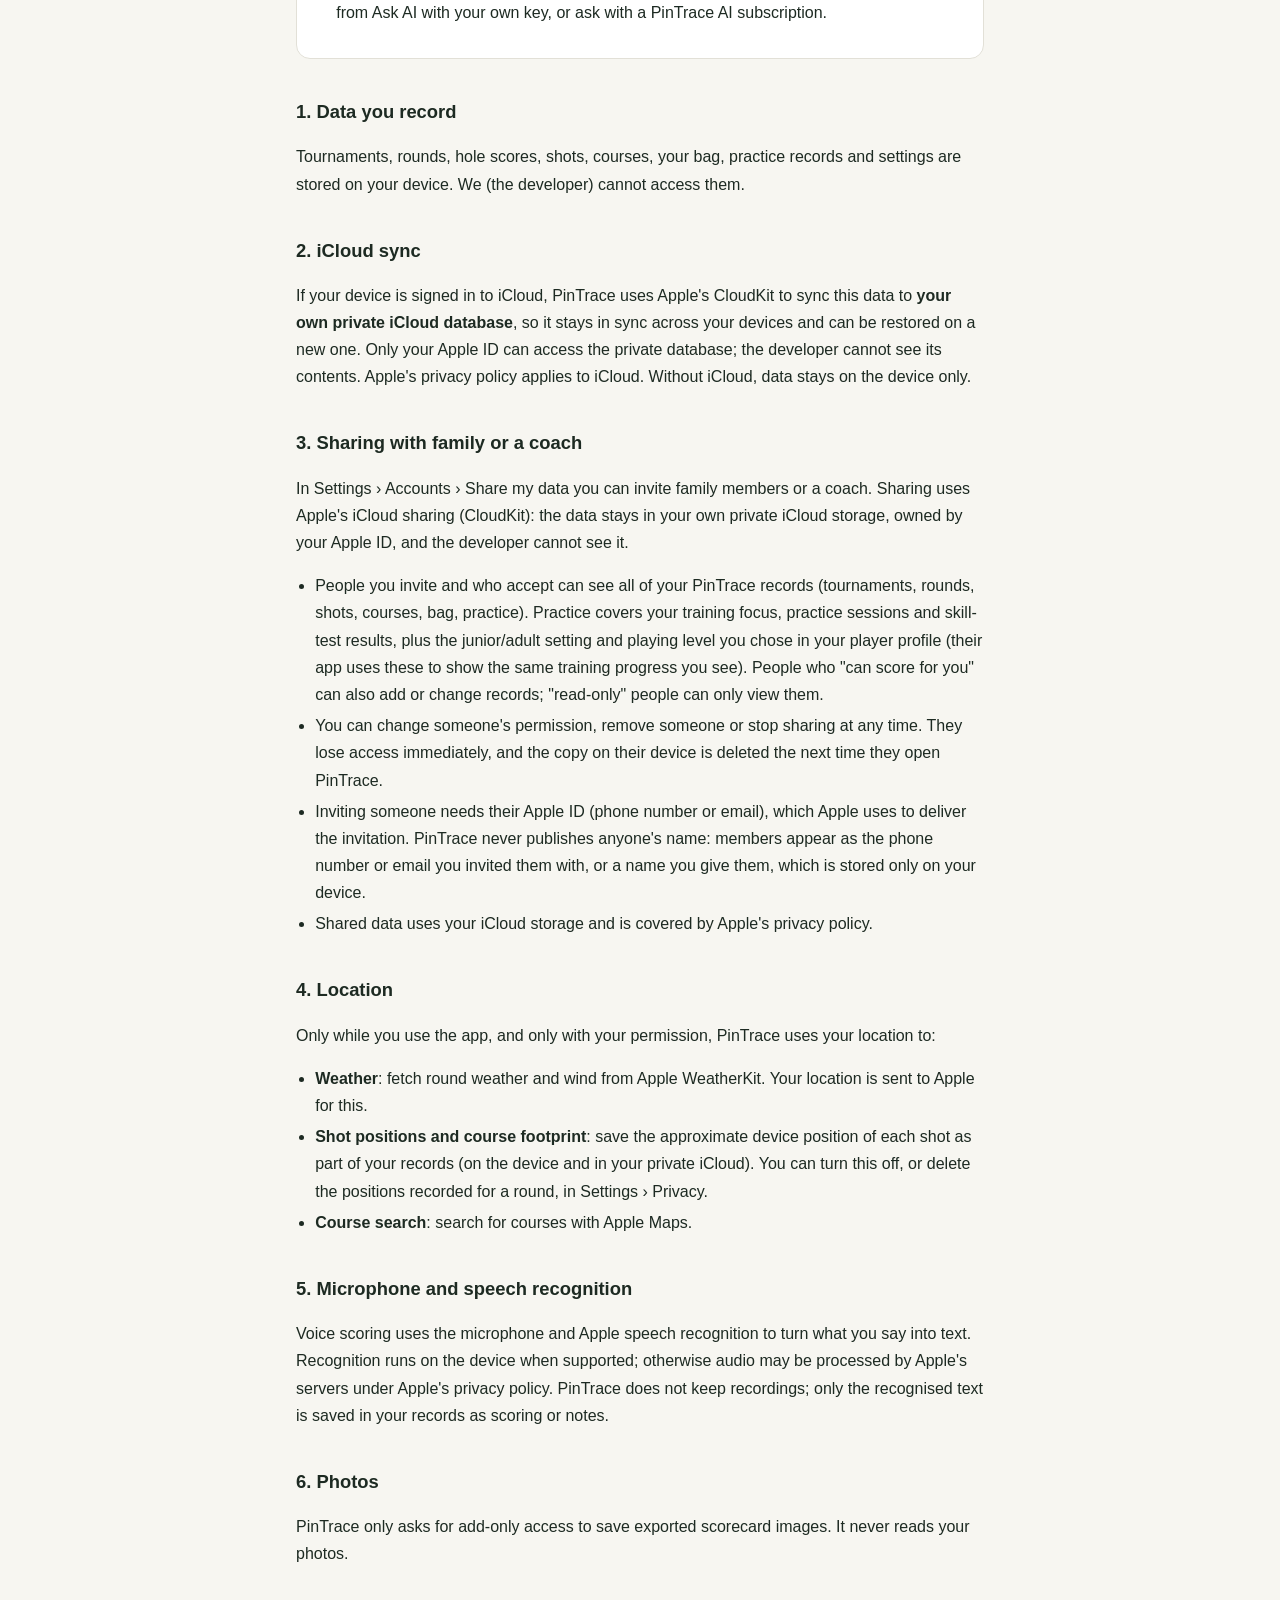
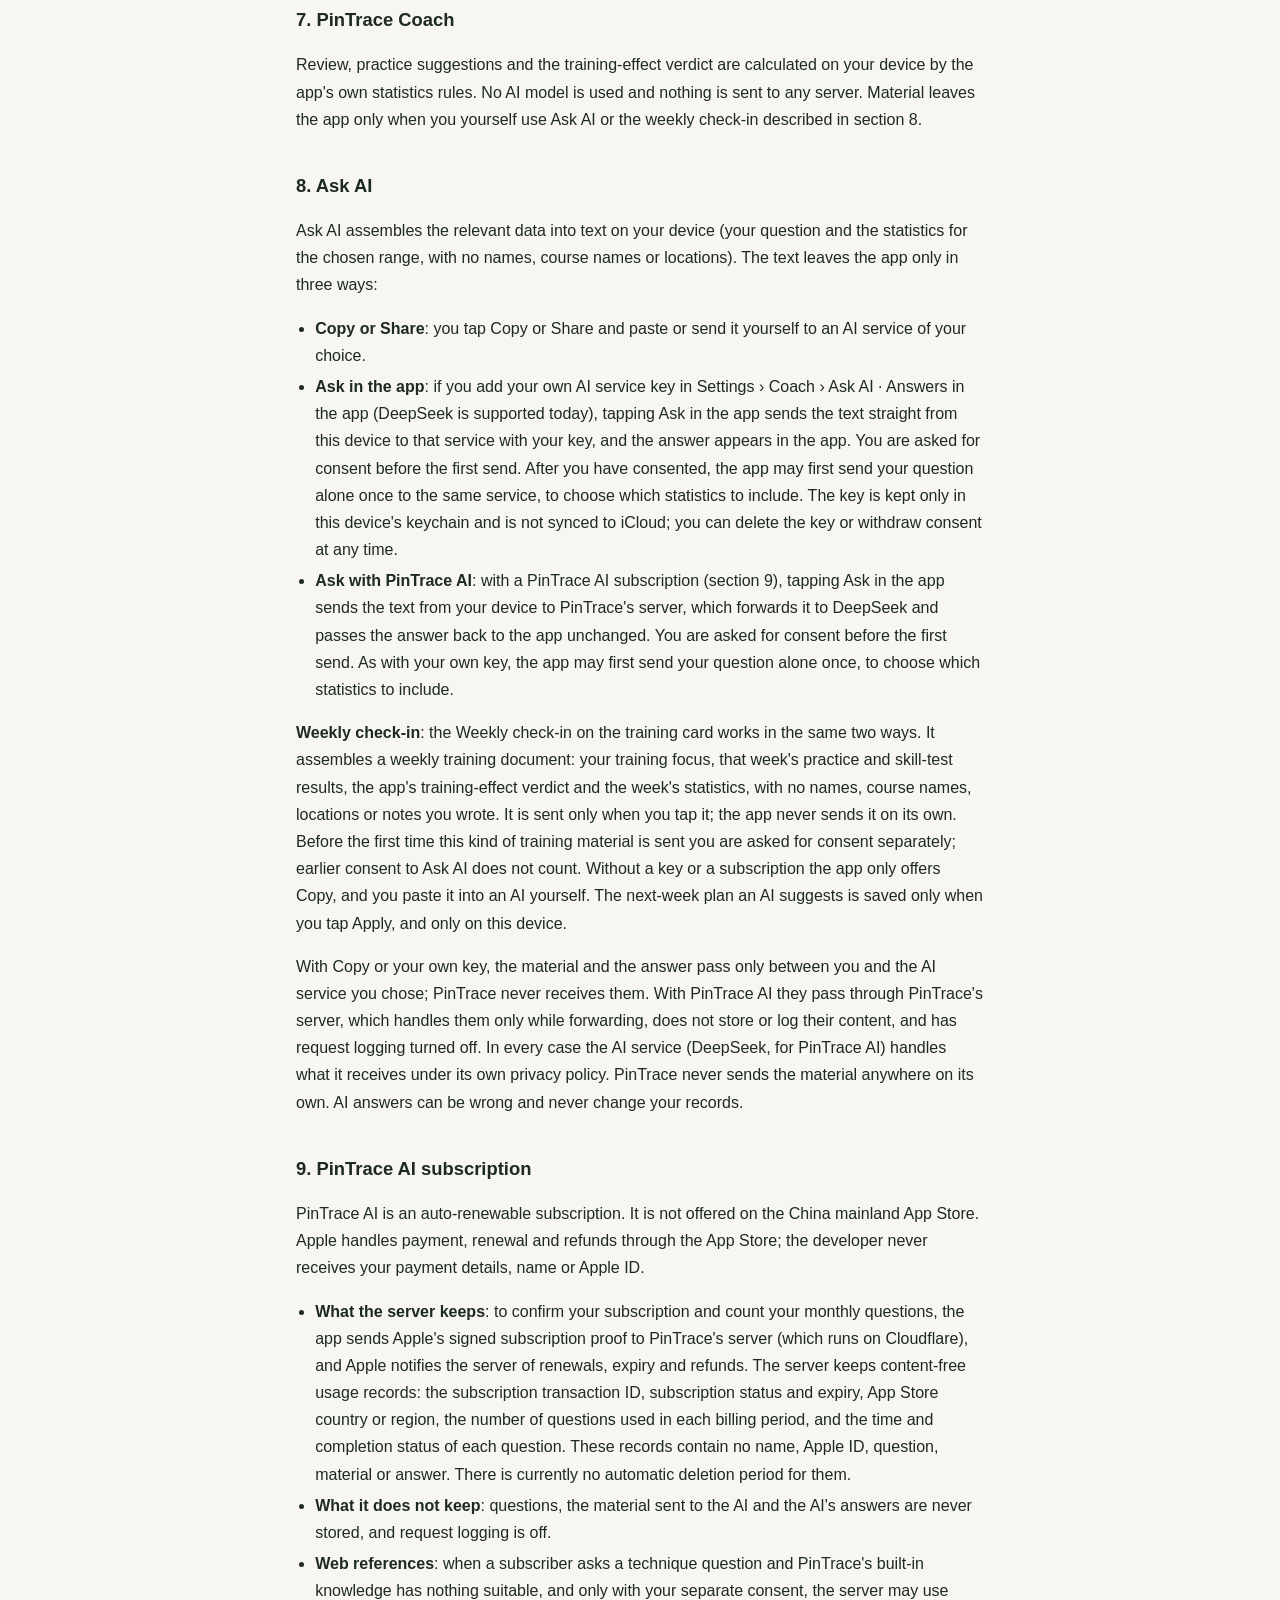
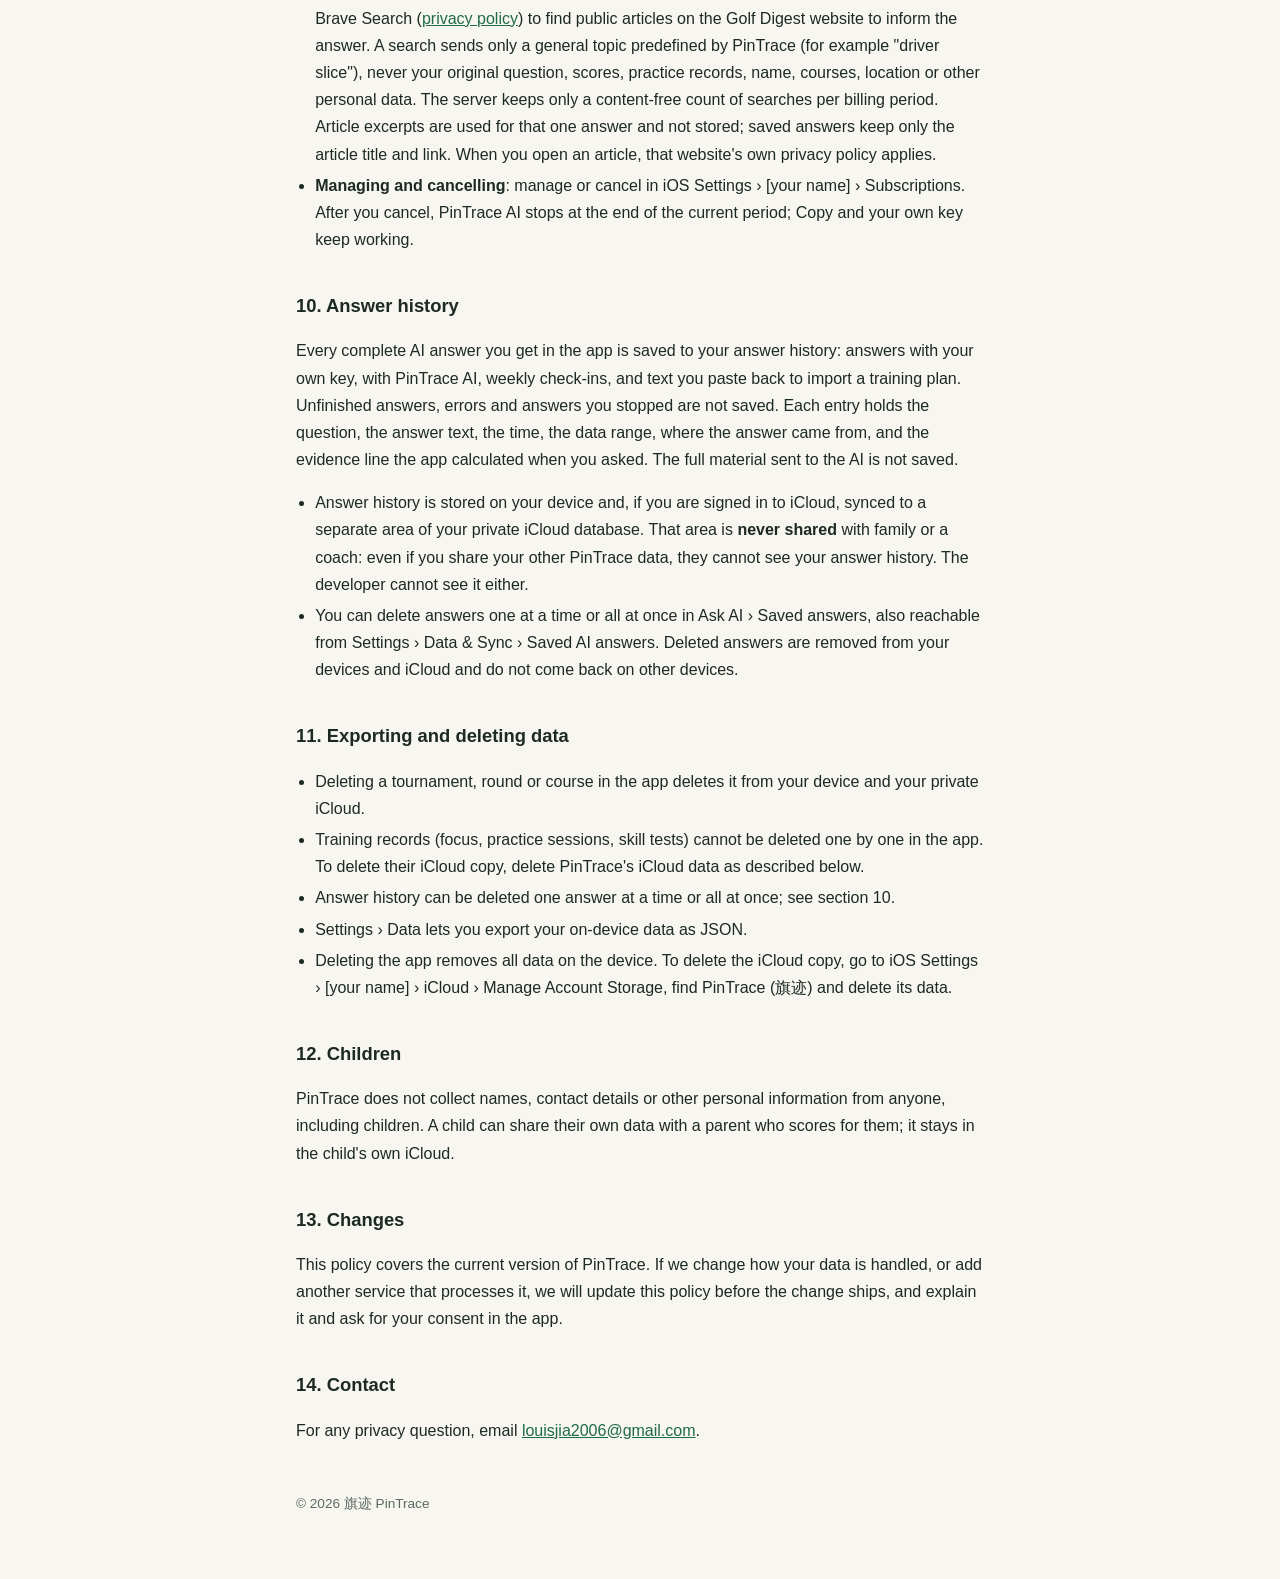
==== commit ca123b65: "Privacy policy effective November 21, 2026 (1.5.0 submitted) Co-Authored-By: Claude Opus 5.5 <norepl" ====
--- a/privacy.html
+++ b/privacy.html
@@ -12,7 +12,7 @@
 <header>
   <div class="brand">旗迹 PinTrace</div>
   <h1>隐私政策</h1>
-  <p class="muted">生效日期：2026 年 10 月 ??（1.5.0 提交当天填写） · <a href="#en">English version below</a></p>
+  <p class="muted">生效日期：2026 年 11 月 21 日 · <a href="#en">English version below</a></p>
   <nav><a href="./">支持与反馈</a><a href="https://louisjia2008-ux.github.io/pintrace/">项目介绍</a></nav>
 </header>
 
@@ -106,7 +106,7 @@
 <header>
   <div class="brand">PinTrace (旗迹)</div>
   <h1>Privacy Policy</h1>
-  <p class="muted">Effective date: October ??, 2026 (fill in on the 1.5.0 submission day)</p>
+  <p class="muted">Effective date: November 21, 2026</p>
 </header>
 
 <div class="card">
